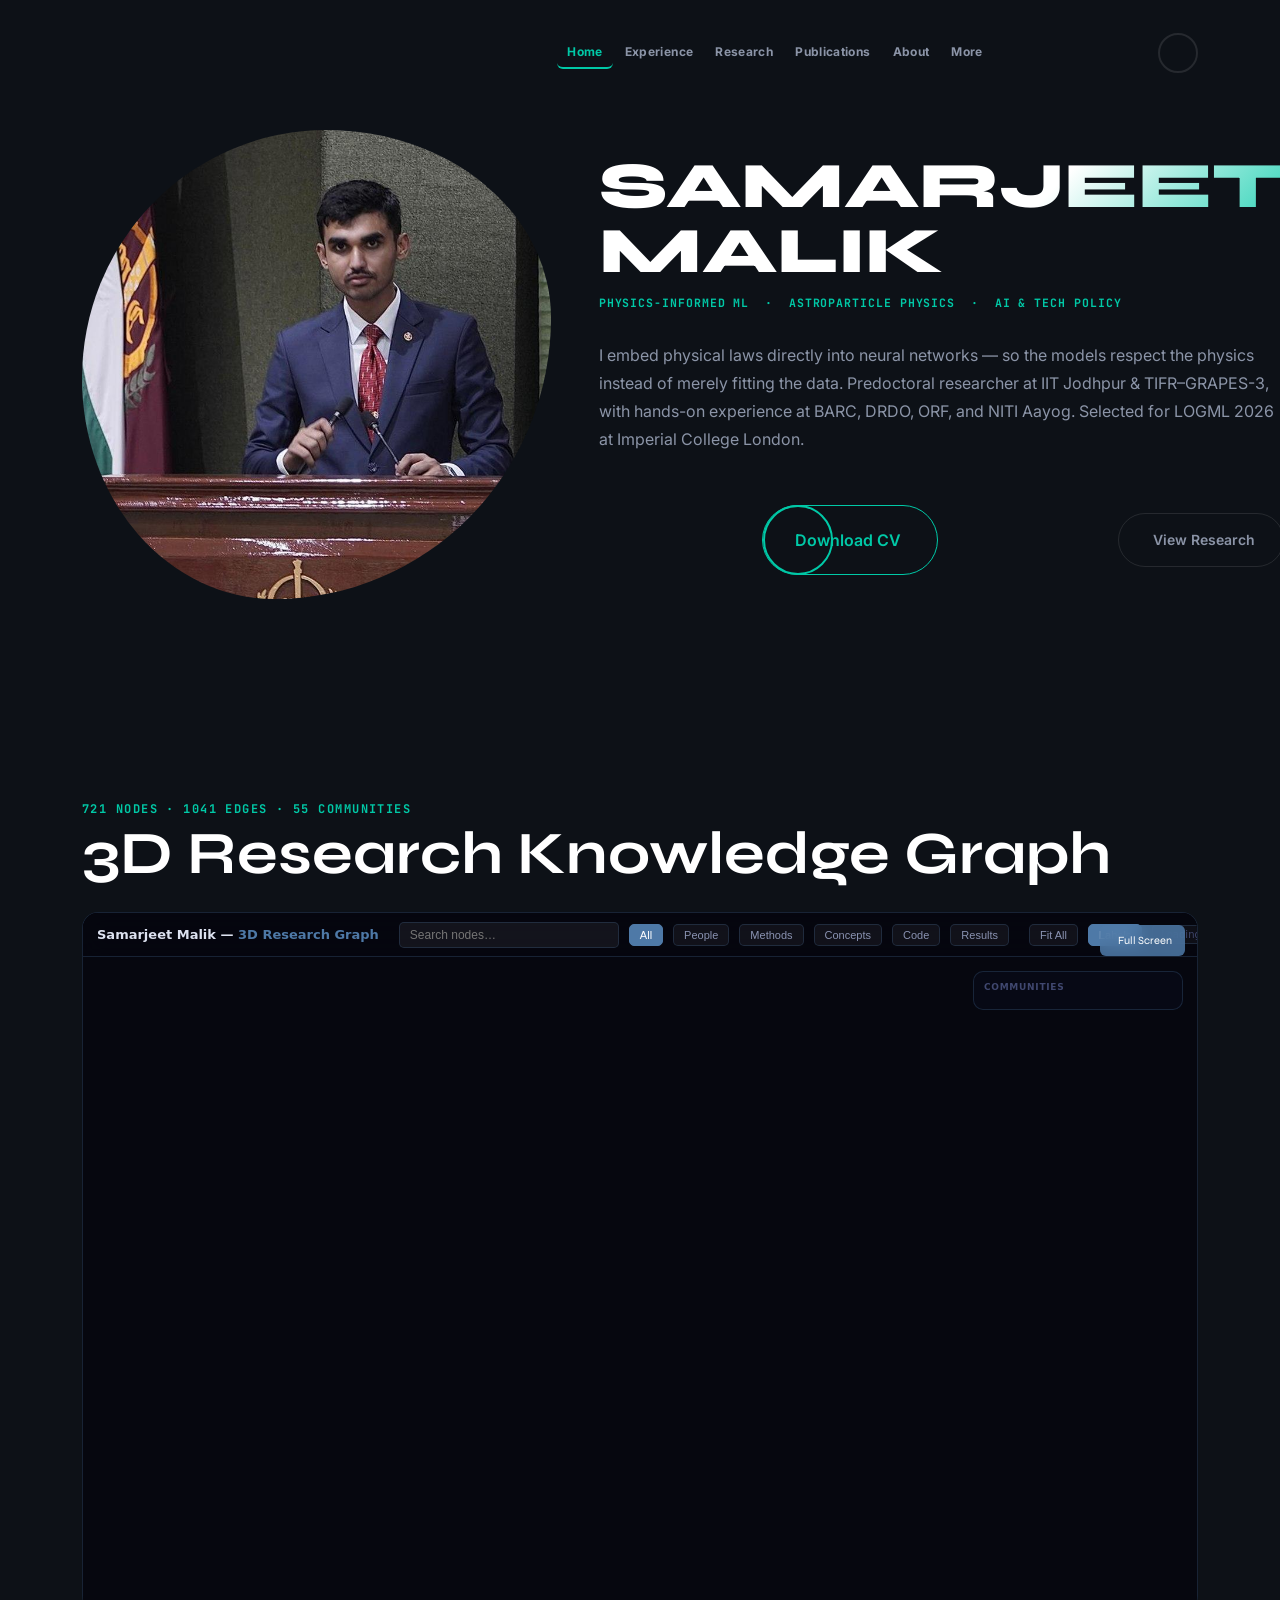
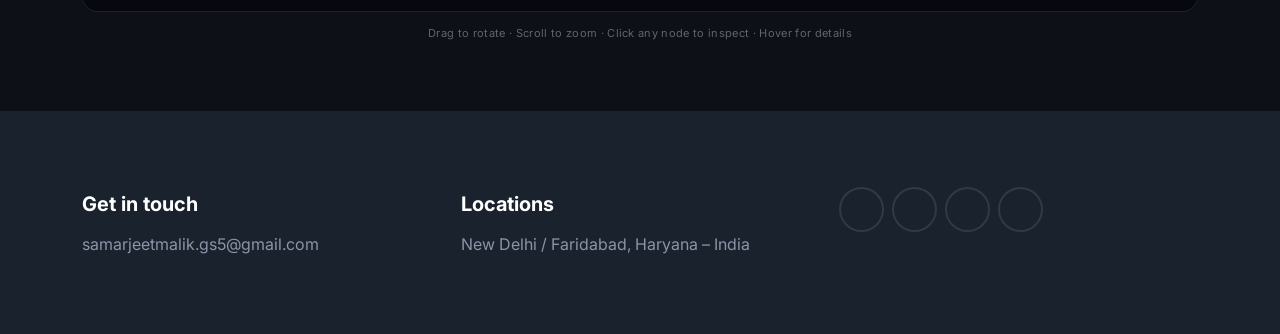
==== index.html @ 3f392f23 "fix: correct WWF director name to Prashant Padalia Co-Authored-By: Claude Sonnet 4.6 <noreply@anthro" ====
﻿<!DOCTYPE html>
<html lang="en">

<head>
  <meta charset="UTF-8">
  <meta http-equiv="X-UA-Compatible" content="IE=edge">
  <meta name="viewport" content="width=device-width, initial-scale=1.0">
  <!-- Inline theme init — prevents flash of wrong theme -->
  <script>(function(){var t=localStorage.getItem('theme')||'dark';document.documentElement.setAttribute('data-theme',t);})();</script>

  <!--
    - primary meta tags
  -->
  <title>Samarjeet Malik</title>
  <script type="application/ld+json">
  {
    "@context": "https://schema.org",
    "@type": "Person",
    "name": "Samarjeet Malik",
    "url": "https://samarjeetmalik.github.io/Portfolio/",
    "image": "https://samarjeetmalik.github.io/Portfolio/assets/images/hero-banner.jpg",
    "jobTitle": "Predoctoral Researcher",
    "description": "Physics-Informed ML researcher at TIFR-GRAPES-3 and IIT Jodhpur. AI & Tech Policy analyst at ORF and NITI Aayog.",
    "sameAs": [
      "https://github.com/SamarjeetMalik",
      "https://linkedin.com/in/samarjeetmalik",
      "https://scholar.google.com/citations?user=E4H8WB0AAAAJ",
      "https://www.instagram.com/_imntsamarjeetmalik/"
    ],
    "affiliation": [
      { "@type": "Organization", "name": "Tata Institute of Fundamental Research (TIFR)" },
      { "@type": "Organization", "name": "IIT Jodhpur" }
    ]
  }
  </script>
  <meta name="title" content="Samarjeet Malik">
  <meta name="description" content="Samarjeet Malik – Predoctoral Researcher in Physics-Informed ML, Astroparticle Physics at TIFR/GRAPES-3 & IIT Jodhpur, and AI & Tech Policy at ORF / NITI Aayog.">

  <!-- Open Graph / Twitter Card -->
  <meta property="og:type" content="website">
  <meta property="og:url" content="https://samarjeetmalik.github.io/Portfolio/">
  <meta property="og:title" content="Samarjeet Malik — Physics-Informed ML Researcher">
  <meta property="og:description" content="Predoctoral Researcher in Physics-Informed ML, Astroparticle Physics (TIFR–GRAPES-3, IIT Jodhpur) and AI & Tech Policy (ORF, NITI Aayog).">
  <meta property="og:image" content="https://samarjeetmalik.github.io/Portfolio/assets/images/hero-banner.jpg">
  <meta name="twitter:card" content="summary_large_image">
  <meta name="twitter:title" content="Samarjeet Malik — Physics-Informed ML Researcher">
  <meta name="twitter:description" content="Predoctoral Researcher in Physics-Informed ML, Astroparticle Physics and AI & Tech Policy.">
  <meta name="twitter:image" content="https://samarjeetmalik.github.io/Portfolio/assets/images/hero-banner.jpg">
  <link rel="canonical" href="https://samarjeetmalik.github.io/Portfolio/">

  <!--
    - favicon
  -->
  <link rel="shortcut icon" href="./favicon.svg" type="image/svg+xml">

  <!--
    - google font link
  -->
  <link rel="preconnect" href="https://fonts.googleapis.com">
  <link rel="preconnect" href="https://fonts.gstatic.com" crossorigin>
  <link href="https://fonts.googleapis.com/css2?family=Syne:wght@400;600;700;800&family=Inter:wght@400;500;600;700&family=JetBrains+Mono:wght@400;600&display=swap" rel="stylesheet">
  <link href="https://cdnjs.cloudflare.com/ajax/libs/font-awesome/5.15.4/css/all.min.css" rel="stylesheet">

  <!--
    - custom css link
  -->
  <link rel="stylesheet" href="./assets/css/style.css">

  <!--
    - preload images
  -->
  <link rel="preload" as="image" href="./assets/images/hero-banner.jpg">

</head>

<body>
  <a href="#main-content" class="skip-link">Skip to main content</a>

  <!--
    - #PRELOADER
  -->

  <div class="preloader" data-preloader>
    <div class="circle"></div>
  </div>

  <!--
    - #HEADER
  -->

  <header class="header" data-header>
    <div class="container">

      <a href="#home" class="logo" onclick="event.preventDefault();showPage('home')" aria-label="Home">
        <span class="logo-text">SAMARJEET<span class="accent">MALIK</span></span>
      </a>

      <button class="theme-btn" data-theme-btn aria-label="Toggle light/dark theme">
        <ion-icon name="sunny-outline" aria-hidden="true"></ion-icon>
        <ion-icon name="moon-outline" aria-hidden="true"></ion-icon>
      </button>

      <button class="nav-toggle-btn" data-nav-toggler data-nav-toggle-btn aria-label="Toggle menu">
        <span class="line line-1"></span>
        <span class="line line-2"></span>
      </button>

      <nav class="navbar" data-navbar>
        <ul class="navbar-list">
          <li><a href="#home"            class="navbar-link">Home</a></li>
          <li><a href="#experience"      class="navbar-link">Experience</a></li>
          <li><a href="#portfolio"       class="navbar-link">Research</a></li>
          <li><a href="#publications"    class="navbar-link">Publications</a></li>
          <li><a href="#achievements"    class="navbar-link">About</a></li>
          <li><a href="#recommendations" class="navbar-link">More</a></li>
        </ul>
      </nav>

      <div class="overlay" data-nav-toggler data-overlay></div>

    </div>
  </header>


  <main>
    <article>
            <!--
        - #HERO
      -->

      <section id="main-content" class="section hero" aria-label="home" data-page="home">
        <div class="container">

          <div class="hero-banner">
            <img src="./assets/images/hero-banner.jpg" width="800" height="800" alt="Samarjeet Malik" class="w-100">
          </div>

          <div class="hero-content">

            <h1 class="h1 hero-title">SAMARJEET<br>MALIK</h1>

            <p class="hero-subtitle">
              Physics-Informed ML &nbsp;·&nbsp; Astroparticle Physics &nbsp;·&nbsp; AI &amp; Tech Policy
            </p>

                        <p class="section-text">
              I embed physical laws directly into neural networks — so the models respect the physics instead of merely fitting the data.
              Predoctoral researcher at IIT Jodhpur &amp; TIFR–GRAPES-3, with hands-on experience at BARC, DRDO, ORF, and NITI Aayog.
              Selected for LOGML 2026 at Imperial College London.
            </p>

            <div class="hero-cta-row">
              <a href="https://drive.google.com/file/d/1IoeTaFqFokjgy1-lPOTSLSiRjnL-RrbH/view?usp=sharing" class="btn has-before" rel="noopener noreferrer" target="_blank">
                <span class="span">Download CV</span>
                <ion-icon name="download-outline" aria-hidden="true"></ion-icon>
              </a>
              <a href="#portfolio" class="btn-ghost" onclick="event.preventDefault();showPage('portfolio')">
                <ion-icon name="telescope-outline" aria-hidden="true"></ion-icon>
                View Research
              </a>
            </div>

          </div>

        </div>
      </section>

      <!-- KNOWLEDGE GRAPH (home page, below hero) -->
      <section class="section graph-section" data-page="home">
        <div class="container">
          <p class="section-subtitle">721 nodes · 1041 edges · 55 communities</p>
          <h2 class="h2 section-title">3D Research Knowledge Graph</h2>
          <div id="kg-wrap">
            <iframe
              src="./graph.html?embed=1"
              title="3D Research Knowledge Graph — Samarjeet Malik"
              allowfullscreen
              loading="lazy"
            ></iframe>
            <a href="./graph.html" target="_blank" class="kg-fullscreen-btn" aria-label="Open full screen">
              <ion-icon name="expand-outline"></ion-icon> Full Screen
            </a>
          </div>
          <p class="kg-hint">Drag to rotate · Scroll to zoom · Click any node to inspect · Hover for details</p>
        </div>
      </section>

      <!--
        - #SKILLS
      -->

      <section class="section skills" aria-label="our skills" data-page="resume">
        <div class="container">



          <h2 class="h2 section-title">Physics-Informed Machine Learning Researcher &amp; Emerging-Tech Policy Analyst
          </h2>

          <div class="skills-wrapper">

            <div>
              <p class="section-text">
                Predoctoral researcher and policy analyst with research experience across IIT Jodhpur, TIFR–GRAPES-3,
                BARC Mumbai, and DRDO Pune — and policy experience at ORF (CSST) and NITI Aayog.
                My work centres on Physics-Informed Neural Networks and Graph Neural Networks for cosmic-ray energy
                reconstruction, embedding first-principles constraints directly into learning architectures.
                B.Tech Computer Science, KIIT University (CGPA&nbsp;9.15) · Predoctoral Fellowship in AI &amp; Data
                Science, IIT Jodhpur (GPA&nbsp;4.0) · Selected for LOGML 2026, Imperial College London.
              </p>

              <a href="mailto:samarjeetmalik.gs5@gmail.com" class="btn has-before">samarjeetmalik.gs5@gmail.com</a>
            </div>

            <div>

                            <div class="skills-tags">
                <div>
                  <span class="skill-cat-label">Research</span>
                  <div class="tag-group">
                    <span class="tag" tabindex="0">Physics-Informed NNs</span>
                    <span class="tag" tabindex="0">Graph Neural Networks</span>
                    <span class="tag" tabindex="0">Cosmic-Ray Reconstruction</span>
                    <span class="tag" tabindex="0">Astroparticle Physics</span>
                    <span class="tag" tabindex="0">Inverse Problems</span>
                  </div>
                </div>
                <div>
                  <span class="skill-cat-label">ML / Deep Learning</span>
                  <div class="tag-group">
                    <span class="tag" tabindex="0">PyTorch</span>
                    <span class="tag" tabindex="0">JAX</span>
                    <span class="tag" tabindex="0">TensorFlow</span>
                    <span class="tag" tabindex="0">Geometric DL</span>
                    <span class="tag" tabindex="0">Score Matching</span>
                    <span class="tag" tabindex="0">Diffusion Models</span>
                  </div>
                </div>
                <div>
                  <span class="skill-cat-label">Scientific Computing</span>
                  <div class="tag-group">
                    <span class="tag" tabindex="0">HPC / SLURM</span>
                    <span class="tag" tabindex="0">CUDA</span>
                    <span class="tag" tabindex="0">FEniCS</span>
                    <span class="tag" tabindex="0">COMSOL</span>
                    <span class="tag" tabindex="0">AstroPy</span>
                    <span class="tag" tabindex="0">Monte Carlo</span>
                  </div>
                </div>
                <div>
                  <span class="skill-cat-label">Policy &amp; Analysis</span>
                  <div class="tag-group">
                    <span class="tag" tabindex="0">AI Governance</span>
                    <span class="tag" tabindex="0">Tech Policy</span>
                    <span class="tag" tabindex="0">Geopolitics</span>
                    <span class="tag" tabindex="0">Defence &amp; Security</span>
                    <span class="tag" tabindex="0">Quantitative Analysis</span>
                  </div>
                </div>
              </div>
              <br>
              <br>
              <p class="section-subtitle">Tech Stack</p>
              <h3 class="h3 card-title">Programming Languages</h3>
              <div class="softwares">
                <div><span>Python </span><img
                    src="https://cdn.jsdelivr.net/npm/programming-languages-logos/src/python/python.png" alt="Python"
                    style="height: 2em;"></div>
                <div><span>Java </span><img
                    src="https://cdn.jsdelivr.net/npm/programming-languages-logos/src/java/java.png" alt="Java"
                    style="height: 2em;"></div>
                <div><span>C </span><img src="https://cdn.jsdelivr.net/npm/programming-languages-logos/src/c/c.png"
                    alt="C" style="height: 2em;"></div>
                <div><span>C++ </span><img
                    src="https://cdn.jsdelivr.net/npm/programming-languages-logos/src/cpp/cpp.png" alt="C++"
                    style="height: 2em;"></div>
                <div><span>SQL </span><i class="fas fa-database fa-2x"></i></div>
                <div><span>R </span><img src="https://cdn.jsdelivr.net/npm/programming-languages-logos/src/r/r.png"
                    alt="R" style="height: 2em;"></div>
                <div><span>Bash </span><i class="fas fa-terminal fa-2x"></i></div>
              </div>
              <h3 class="h3 card-title">ML / Deep Learning Frameworks</h3>
              <div class="softwares">
                <div><span>PyTorch</span><img src="https://cdn.jsdelivr.net/npm/simple-icons@v4/icons/pytorch.svg"
                    alt="PyTorch Logo" style="height: 2em;"></div>
                <div><span>TensorFlow</span><img src="https://cdn.jsdelivr.net/npm/simple-icons@v4/icons/tensorflow.svg"
                    alt="TensorFlow Logo" style="height: 2em;"></div>
                <div><span>JAX</span><img src="https://cdn.jsdelivr.net/npm/simple-icons@v4/icons/google.svg"
                    alt="JAX Logo" style="height: 2em;"></div>
                <div><span>Keras</span><img src="https://cdn.jsdelivr.net/npm/simple-icons@v4/icons/keras.svg"
                    alt="Keras Logo" style="height: 2em;"></div>
                <div><span>Scikit-learn</span><img
                    src="https://upload.wikimedia.org/wikipedia/commons/0/05/Scikit_learn_logo_small.svg"
                    alt="Scikit-learn Logo" style="height: 2em;"></div>
                <div><span>CUDA</span><img src="https://cdn.jsdelivr.net/npm/simple-icons@v4/icons/nvidia.svg"
                    alt="CUDA Logo" style="height: 2em;"></div>
              </div>
              <h3 class="h3 card-title">Scientific Computing &amp; HPC Tools</h3>
              <div class="softwares">
                <div><span>COMSOL Multiphysics</span><img
                    src="https://upload.wikimedia.org/wikipedia/commons/2/28/Comsol_logo.svg" alt="comsol"
                    style="height: 2em; width:2em"></div>
                <div><span>Ansys Fluent</span><img
                    src="https://upload.wikimedia.org/wikipedia/commons/1/14/Ansys_logo_%282019%29.svg" alt="ansys"
                    style="height: 2em; width:2em"></div>
                <div><span>FEniCS</span><i class="fas fa-calculator fa-2x"></i></div>
                <div><span>AstroPy</span><i class="fas fa-star fa-2x"></i></div>
                <div><span>Git</span><img src="https://upload.wikimedia.org/wikipedia/commons/6/66/Git-logo-black.svg"
                    alt="git" style="height: 2em; width:2em"></div>
                <div><span>Docker</span><img src="https://cdn.jsdelivr.net/npm/simple-icons@v4/icons/docker.svg"
                    alt="docker" style="height: 2em; width:2em"></div>
                <div><span>SLURM</span><i class="fas fa-server fa-2x"></i></div>
                <div><span>PostgreSQL</span><img
                    src="https://upload.wikimedia.org/wikipedia/commons/2/29/Postgresql_elephant.svg" alt="postgresql"
                    style="width: 2em;height: 2em;"></div>
                <div><span>LaTeX</span><i class="fas fa-file-alt fa-2x"></i></div>
              </div>
            </div>

          </div>

        </div>
      </section>


      <!-- EXPERIENCE-->
            <section id="experience" class="experience" aria-labelledby="experience-label" data-page="experience">
        <div class="container">

          <p class="section-subtitle" id="experience-label">Experience</p>

          <h2 class="h2 section-title">Work Experience</h2>
          <ol class="work-list">

            <!-- ORF -->
            <li>
              <div class="blog-card">
                <div class="card-content">
                  <p>Mar, 2026<br>Present</p>
                  <div>
                    <h3 class="h3 card-title">Research Intern – Centre for Security, Strategy &amp; Technology (CSST)</h3>
                    <h3>Observer Research Foundation (ORF)</h3>
                    <p class="card-text">
                      <strong>Raisina Dialogue 2026:</strong> Supported India's flagship geopolitics conference
                      (co-hosted by ORF &amp; MEA); managed delegation logistics for 500+ attendees including heads
                      of state, defence ministers, and NATO leadership. Facilitated closed-door strategic discussions
                      involving Gen. Upendra Dwivedi (Chief of Army Staff), Vikram Sood (Former R&amp;AW Secretary),
                      Dr. Ajay Sood (PSA), and Dr. Steen Søndergaard (Chief Scientist, NATO).
                    </p>
                    <p class="card-text">
                      <strong>Cyber &amp; Emerging Threats:</strong> Developing briefs on India's Dual-Use AI
                      Governance Gap — mapping structural disconnect between civilian AI regulation and MoD/NSA
                      deployments; designing a National Security AI Oversight Mechanism. Researching blockchain
                      steganography for terror financing, AI-driven smurfing detection, and satellite communication
                      vulnerabilities (Starlink/VSAT). Produced classified OSINT-based terrorist organisation
                      profiles integrating ACLED, IISS, SIPRI, and CRS datasets across South Asia and Middle East.
                    </p>
                    <p class="card-text">
                      <strong>Policy Research:</strong> Authored assessment on Afghanistan's Post-2021 Economic
                      Collapse; briefs on GaN semiconductor indigenisation, defence budgeting, and FATF
                      crypto-vector analysis.
                    </p>
                  </div>
                </div>
              </div>
            </li>
            <br>

            <!-- CLAWS -->
            <li>
              <div class="blog-card">
                <div class="card-content">
                  <p>Mar, 2026<br>Present</p>
                  <div>
                    <h3 class="h3 card-title">Assistant Manager (IT) &amp; Researcher</h3>
                    <h3>Centre for Land Warfare Studies (CLAWS), New Delhi</h3>
                    <p class="card-text">
                      Conducting research on cyber warfare, quantum technologies in defence, and emerging-technology
                      policy at India's premier Army-affiliated think tank. Contributing to publications on AI in
                      national security, digital infrastructure resilience, and strategic applications of quantum
                      computing for defence systems.
                    </p>
                    <p class="card-text">
                      Managing IT operations and knowledge systems; coordinating cross-disciplinary policy research
                      on dual-use technology and next-generation defence capability development.
                    </p>
                  </div>
                </div>
              </div>
            </li>
            <br>

            <!-- Inclusive Minds IMPACT Fellowship -->
            <li>
              <div class="blog-card">
                <div class="card-content">
                  <p>Feb, 2026<br>Apr, 2026</p>
                  <div>
                    <h3 class="h3 card-title">Impact Fellow – Data &amp; Political Analytics Program</h3>
                    <h3>Inclusive Minds, Bengaluru (Hybrid)</h3>
                    <p class="card-text">
                      Selected for the <strong>IMPACT Fellowship</strong> in Data &amp; Political Analytics — a
                      competitive national cohort focused on data-driven political intelligence and evidence-based
                      political strategy.
                    </p>
                    <p class="card-text">
                      Conducting computational analysis of electoral, survey, and public-opinion datasets to
                      uncover patterns in voter behaviour, governance trends, and political sentiment. Undergoing
                      intensive training in political data analytics, survey methodology, and social media intelligence.
                    </p>
                    <p class="card-text">
                      Designing and executing an independent analytics project with real-world political impact,
                      mentored by senior practitioners in data, policy, and political consulting.
                    </p>
                  </div>
                </div>
              </div>
            </li>
            <br>

            <!-- TIFR GRAPES-3 -->
            <li>
              <div class="blog-card">
                <div class="card-content">
                  <p>Jan, 2025<br>Feb, 2026</p>
                  <div>
                    <h3 class="h3 card-title">Machine Learning Research Intern – Astroparticle Physics</h3>
                    <h3>Tata Institute of Fundamental Research (TIFR) – GRAPES-3, Ooty</h3>
                    <p class="card-text">
                      <strong>PhysGraph-3 (Spectral GNN):</strong> Designed a spectral Graph Neural Network for
                      GRAPES-3 detector-topology-aware air-shower reconstruction; recovered the Heitler–Matthews
                      muon-scaling exponent <em>β = 0.899 ± 0.001</em> at 0.03σ of theoretical prediction.
                    </p>
                    <p class="card-text">
                      Built equivariant CNN surrogate models achieving <strong>96.8% accuracy</strong> with
                      <strong>75 ms GPU inference latency</strong>; delivered <strong>24% SNR improvement</strong>
                      under atmospheric and energy-domain distribution shifts.
                    </p>
                  </div>
                </div>
              </div>
            </li>
            <br>

            <!-- IIT Jodhpur -->
            <li>
              <div class="blog-card">
                <div class="card-content">
                  <p>Dec, 2024<br>Feb, 2026</p>
                  <div>
                    <h3 class="h3 card-title">Predoctoral Research Fellow – Physics-Informed Machine Learning</h3>
                    <h3>Indian Institute of Technology (IIT) Jodhpur &amp; Institute of Physics (IOP), Bhubaneswar</h3>
                    <p class="card-text">
                      <em>Supervisors: Prof. Gaurav Harit (IIT Jodhpur) &amp; Prof. Aruna Kumar Nayak (IOP / CERN)</em>
                    </p>
                    <p class="card-text">
                      Developed PINNs for cosmic-ray energy reconstruction, training on <strong>171,776 simulated
                      air-shower events</strong> with GPU-accelerated pipelines; embedded electromagnetic scaling,
                      muon multiplicity, and zenith monotonicity as soft regularization on network manifolds.
                    </p>
                    <p class="card-text">
                      <strong>ConFIG:</strong> Built Conflict-Free Inverse Gradient framework resolving gradient
                      conflicts via geometric projection; achieved <strong>30% faster convergence</strong> and
                      <strong>25% improved stability</strong>.
                    </p>
                    <p class="card-text">
                      <strong>PIXEL/SPINN:</strong> Grid-based physics-informed shape optimization achieving
                      <strong>529× improvement</strong> in interface loss over MLP baselines.
                    </p>
                    <a href="https://drive.google.com/file/d/1nmxOZEWN1tMrKq2zmzH6gYI3HjJd_ernjbKMubnlzqE/view?usp=sharing" class="btn has-before" target="_blank">
                      <span class="span">Certificate</span>
                      <ion-icon name="arrow-forward"></ion-icon>
                    </a>
                  </div>
                </div>
              </div>
            </li>
            <br>

            <!-- NITI Aayog -->
            <li>
              <div class="blog-card">
                <div class="card-content">
                  <p>Jan, 2025<br>Mar, 2025</p>
                  <div>
                    <h3 class="h3 card-title">Research Intern – Economics &amp; Finance Vertical</h3>
                    <h3>National Institution for Transforming India (NITI Aayog)</h3>
                    <p class="card-text">
                      Authored <em>"Artificial Intelligence in India"</em> — comprehensive quantitative and
                      qualitative policy analysis evaluating digital public infrastructure (Aadhaar, UPI, ONDC),
                      R&amp;D investment, and regulatory frameworks; benchmarked against US, China, Russia, Brazil,
                      and Mexico.
                    </p>
                    <p class="card-text">
                      Estimated <strong>$967 billion GDP impact</strong> of AI by 2030 through sectoral gap
                      analysis; conceptualized Digital Public Intelligence (DPI 2.0) architecture and drafted
                      National AI Mission 2.0 recommendations.
                    </p>
                    <a href="https://drive.google.com/file/d/1aEQH8aXzQn73lNnujRXzM7TnCQJpCOY5/view?usp=sharing" class="btn has-before" target="_blank">
                      <span class="span">Certificate</span>
                      <ion-icon name="arrow-forward"></ion-icon>
                    </a>
                  </div>
                </div>
              </div>
            </li>
            <br>

            <!-- IASC -->
            <li>
              <div class="blog-card">
                <div class="card-content">
                  <p>Sep, 2024<br>Mar, 2026</p>
                  <div>
                    <h3 class="h3 card-title">Asteroid Detection &amp; Computational Astrophysics Researcher</h3>
                    <h3>International Astronomical Search Collaboration (IASC) — NASA Partner, Texas</h3>
                    <p class="card-text">
                      Contributed to a <strong>NASA-supported</strong> asteroid detection programme using
                      Pan-STARRS telescope datasets across two campaigns
                      (Sep–Oct 2024 · Galactoids; Feb–Mar 2026 · Nebryx/Astrophile).
                      Recognised by Dr. Patrick Miller (IASC / Hardin-Simmons University) and Dr. Richard
                      Wainscoat (Pan-STARRS / University of Hawaii).
                    </p>
                    <p class="card-text">
                      Built an automated asteroid detection pipeline (~3,400 lines, modular Python) for multi-frame
                      image analysis — implementing <strong>difference imaging</strong>, motion-based candidate
                      detection, and statistical filtering for moving-object identification.
                    </p>
                    <p class="card-text">
                      Performed <strong>astrometric calibration</strong> (Gaia DR3) and preliminary orbit
                      determination using the Gauss method; generated MPC-compliant observation outputs for
                      near-Earth objects and Main Belt asteroids.
                    </p>
                  </div>
                </div>
              </div>
            </li>
            <br>

            <!-- BARC -->
            <li>
              <div class="blog-card">
                <div class="card-content">
                  <p>Jul, 2024<br>Nov, 2024</p>
                  <div>
                    <h3 class="h3 card-title">Applied Physics Research Intern</h3>
                    <h3>Bhabha Atomic Research Centre (BARC), Mumbai</h3>
                    <p class="card-text">
                      Developed GPU-accelerated PINN surrogates for COMSOL multiphysics simulations, solving
                      <strong>200+ high-dimensional PDE systems</strong> with symmetry-preserving constraints.
                    </p>
                    <p class="card-text">
                      Validated models using Beer–Lambert spectroscopy and Monte Carlo uncertainty propagation,
                      achieving <strong>98.7% accuracy</strong> across 10,000+ samples with calibrated epistemic
                      uncertainty.
                    </p>
                    <a href="https://drive.google.com/file/d/1V4Z6gCY2v5nrhymsqCmzcsmx3BVv-DLS/view?usp=sharing"
                      class="btn has-before">
                      <span class="span">Certificate</span>
                      <ion-icon name="arrow-forward"></ion-icon>
                    </a>
                  </div>
                </div>
              </div>
            </li>
            <br>

            <!-- The Geostrata -->
            <li>
              <div class="blog-card">
                <div class="card-content">
                  <p>Jul, 2024<br>Sep, 2024</p>
                  <div>
                    <h3 class="h3 card-title">Policy Analyst</h3>
                    <h3>The Geostrata, New Delhi</h3>
                    <p class="card-text">
                      Authored public-facing analysis on governance, defence policy, and strategic affairs.
                      Conducted primary research using government documents, parliamentary debates, and policy archives.
                    </p>
                    <p class="card-text">
                      Produced commentary on India's defence budgeting, civil-military relations, and strategic technology
                      governance across print and digital platforms.
                    </p>
                  </div>
                </div>
              </div>
            </li>
            <br>

            <!-- DRDO -->
            <li>
              <div class="blog-card">
                <div class="card-content">
                  <p>Dec, 2023<br>Apr, 2024</p>
                  <div>
                    <h3 class="h3 card-title">AI–ML Research Intern</h3>
                    <h3>Defence Research and Development Organization (DRDO), Pune</h3>
                    <p class="card-text">
                      <strong>Daksh Robot Project:</strong> Integrated GPR and thermal sensing with deep learning
                      for DRDO's Daksh robot, enabling detection of plastic-lined and low-metallic landmines.
                    </p>
                    <p class="card-text">
                      Designed CNN and Siamese architectures with GAN-based enhancement, achieving
                      <strong>98.74% accuracy</strong>, <strong>95.11% F1</strong>, and <strong>0.92 mAP</strong>.
                    </p>
                    <a href="https://drive.google.com/file/d/1oTzXnPUN9r2s2wvm_ESfdNAxGkG_Uxqh/view?usp=sharing"
                      class="btn has-before">
                      <span class="span">Certificate</span>
                      <ion-icon name="arrow-forward"></ion-icon>
                    </a>
                  </div>
                </div>
              </div>
            </li>
            <br>

            <!-- TEDx SRCC -->
            <li>
              <div class="blog-card">
                <div class="card-content">
                  <p>2024<br>2026</p>
                  <div>
                    <h3 class="h3 card-title">Chief Advisor</h3>
                    <h3>TEDx SRCASW (Shaheed Rajguru College of Applied Sciences for Women), University of Delhi</h3>
                    <p class="card-text">
                      Led curation and mentorship team for university-level TEDx conference; managed end-to-end
                      speaker coordination, logistics, and communications for 10+ speakers and post-event content
                      dissemination.
                    </p>
                  </div>
                </div>
              </div>
            </li>

          </ol>
        </div>
      </section>


      <br>
      <!--
        - #PORTFOLIO
      -->
            <section id="portfolio" class="portfolio" aria-labelledby="portfolio-label" data-page="portfolio">

        <div class="title-wrapper container">

          <div>
            <p class="section-subtitle" id="portfolio-label">My Work</p>

            <h2 class="h2 section-title">Portfolio</h2>
          </div>

          <p class="section-text">
            My projects are centred on Physics-Informed Neural Networks, Graph Neural Networks on physical systems,
            geometric deep learning, and computational physics. Key highlights include PhysGraph-3 (spectral GNN for
            cosmic-ray reconstruction), JetMAE (jet tagging with symbolic regression recovering 95.9% of neural AUC),
            ConFIG (30% faster multi-objective PINN convergence), and PIXEL/SPINN (529× shape optimisation improvement).
          </p>

        </div>
        <ul class="blog-list" style="margin-top:20px">

          


          


          <li>
            <div class="blog-card">
              <figure class="card-banner img-holder"
                style="--width: 700; --height: 470;display: flex;justify-content: center;align-items: center;">
                <img src="./assets/images/collision-physics.jpg" width="300" height="220" loading="lazy"
                  alt="Physics-guided Collision Reconstruction" class="img-cover">
              </figure>
              <div class="card-content">
                <div>
                  <h3 class="h3 card-title">Physics-guided Collision Reconstruction</h3>
                  <p class="card-text">
                    Developed a video-to-3D reconstruction pipeline with collision parameter extraction, a
                    collision authoring framework for realistic simulations, and a validation framework — seamlessly
                    integrating computer vision, physics simulation, and 3D reconstruction.
                  </p>
                  <p class="card-text">Tech Stack: C++ 93.7% · Python 5.2% · CMake 1.1%</p>
                  <a href="https://github.com/SamarjeetMalik/Collision-reconstruction-from-videos"
                    class="btn has-before">
                    <span class="span">View project</span>
                    <ion-icon name="arrow-forward"></ion-icon>
                  </a>
                </div>
              </div>
            </div>
          </li>


          <li>
            <div class="blog-card">
              <figure class="card-banner img-holder"
                style="--width: 700; --height: 470;display: flex;justify-content: center;align-items: center;">
                <img src="./assets/images/img3.jpeg" width="300" height="220" loading="lazy"
                  alt="Inverse Physics Problem Solver" class="img-cover">
              </figure>
              <div class="card-content">
                <div>
                  <h3 class="h3 card-title">Inverse Physics Problem Solver (Score Matching)</h3>
                  <p class="card-text">
                    Score-matching framework learning probability distributions on high-dimensional manifolds via
                    denoising score matching; combined approximate simulator with learned correction mechanism.
                    Achieves 95% accuracy, 0.92 F1, 20% faster inference — CERN-aligned research.
                  </p>
                  <p class="card-text">Tech Stack: Jupyter Notebook 79.3% · Python 20.7%</p>
                  <a href="https://github.com/SamarjeetMalik/Solving-Inverse-physics-problems-with-score-matching"
                    class="btn has-before">
                    <span class="span">View project</span>
                    <ion-icon name="arrow-forward"></ion-icon>
                  </a>
                </div>
              </div>
            </div>
          </li>


          


          


          


          


          <li>
            <div class="blog-card">
              <figure class="card-banner img-holder"
                style="--width: 700; --height: 470;display: flex;justify-content: center;align-items: center;">
                <img src="./assets/images/particle-dynamics.jpg" width="300" height="220" loading="lazy"
                  alt="Particle Dynamics for Fluids" class="img-cover">
              </figure>
              <div class="card-content">
                <div>
                  <h3 class="h3 card-title">Particle Dynamics for Fluids</h3>
                  <p class="card-text">
                    Diffusion-based flow prediction system using DDPMs for turbulent fluid dynamics; integrated
                    uncertainty estimation, distribution sampling for diverse predictions, and a comparison
                    framework against Bayesian neural networks with purpose-built evaluation metrics.
                  </p>
                  <p class="card-text">Tech Stack: Python 99.3% · Shell 0.7%</p>
                  <a href="https://github.com/SamarjeetMalik/Particle-Dynamics-for-fluids" class="btn has-before">
                    <span class="span">View project</span>
                    <ion-icon name="arrow-forward"></ion-icon>
                  </a>
                </div>
              </div>
            </div>
          </li>


          <li>
            <div class="blog-card">
              <figure class="card-banner img-holder"
                style="--width: 700; --height: 470;display: flex;justify-content: center;align-items: center;">
                <img src="./assets/images/config-pinn.jpg" width="300" height="220" loading="lazy"
                  alt="ConFIG – Conflict-Free PINN Training" class="img-cover">
              </figure>
              <div class="card-content">
                <div>
                  <h3 class="h3 card-title">ConFIG – Conflict-Free Inverse Gradient (PINN Training)</h3>
                  <p class="card-text">
                    Conflict-Free Inverse Gradient framework for multi-objective PINNs: resolves competing
                    gradients via geometric projection on loss manifolds. Achieves <strong>30% faster
                    convergence</strong>, <strong>25% improved stability</strong>, and 15% accuracy gains in
                    high-fidelity physics simulations. Supports multi-task learning with robust validation.
                  </p>
                  <p class="card-text">Tech Stack: Python · TensorFlow</p>
                  <a href="https://github.com/SamarjeetMalik/Neural-Nets-for-point-cloud" class="btn has-before">
                    <span class="span">View project</span>
                    <ion-icon name="arrow-forward"></ion-icon>
                  </a>
                </div>
              </div>
            </div>
          </li>


          


          


          <li>
            <div class="blog-card">
              <figure class="card-banner img-holder"
                style="--width: 700; --height: 470;display: flex;justify-content: center;align-items: center;">
                <img src="./assets/images/pde-acceleration.jpg" width="300" height="220" loading="lazy"
                  alt="PDE Acceleration" class="img-cover">
              </figure>
              <div class="card-content">
                <div>
                  <h3 class="h3 card-title">PDE Acceleration (LE-PDE)</h3>
                  <p class="card-text">
                    Implemented the LE-PDE method to accelerate PDE simulations; developed a fast simulation system,
                    integrated inverse optimization for parameter tuning, and created a validation framework. Applied
                    across fluid dynamics, material science, and heat transfer domains.
                  </p>
                  <p class="card-text">Tech Stack: Jupyter Notebook 67.3% · Python 32.2%</p>
                  <a href="https://github.com/SamarjeetMalik/Accelerating-PDEs-using-Latent-Global-Evolution"
                    class="btn has-before">
                    <span class="span">View project</span>
                    <ion-icon name="arrow-forward"></ion-icon>
                  </a>
                </div>
              </div>
            </div>
          </li>

          <li>
            <div class="blog-card">
              <figure class="card-banner img-holder"
                style="--width: 700; --height: 470;display: flex;justify-content: center;align-items: center;">
                <img src="./assets/images/img2.jpeg" width="300" height="220" loading="lazy"
                  alt="Mine Detection through Sub-surface Imaging" class="img-cover">
              </figure>
              <div class="card-content">
                <div>
                  <h3 class="h3 card-title">Mine Detection through Sub-surface Imaging (DRDO)</h3>
                  <p class="card-text">
                    Developed a machine learning model with <strong>97.89% accuracy</strong> for landmine detection
                    at DRDO–CAIR; tackled plastic and dummy mines, clutter from tree roots, and variable soil
                    conditions ensuring accurate classification despite moisture, mineral content, or weather variation.
                  </p>
                  <p class="card-text">Skills: Image Processing · MLOps · Machine Learning · Object Detection · AI</p>
                  <span class="card-text" style="font-size:1.2rem;opacity:0.5;font-style:italic;">Classified – NDA bound</span>
                </div>
              </div>
            </div>
          </li>

          

          

          


        </ul>

        </div>

      </section>


      <!-- ACHIEVEMENTS-->
            <section class="section blog" aria-labelledby="blog-label" data-page="achievements">
        <div class="container">

          <h2 class="h2 section-title">Achievements</h2>
          <ul class="achievement-list">

            <li>
              <p class="card-text" class="card-text-light">
                <strong>LOGML 2026 – Selected Participant</strong> (Imperial College London): Selected among ~100 global
                researchers for the London Geometry &amp; Machine Learning Summer School 2026, an advanced programme in
                geometric deep learning targeted primarily at PhD/postdoctoral researchers — selected as a pre-doctoral researcher.
              </p>
            </li>

            <li>
              <p class="card-text" class="card-text-light">
                <strong>HPAIR Harvard Virtual Conference 2025</strong> – Selected Delegate (competitive review).
              </p>
            </li>

            <li>
              <p class="card-text" class="card-text-light">
                <strong>Stanford PAI26 (Physics &amp; AI Conference)</strong> – Paper accepted: <em>Decoding Jet Identity:
                How Colour Factors Explain 96% of a Neural Tagger's Decisions (JetMAE)</em>.
              </p>
            </li>

            <li>
              <p class="card-text" class="card-text-light">
                Smart India Hackathon 2023 — Finalist (ISRO challenge); ISRO Antriksh Hackathon 2024 — Semifinalist.
              </p>
            </li>

            <li>
              <p class="card-text" class="card-text-light">
                <strong>International Mathematics Olympiad (IMO)</strong> – 2× Gold Medalist, International Rank 97,
                International Medal of Merit.
              </p>
            </li>

            <li>
              <p class="card-text" class="card-text-light">
                <strong>National Science Olympiad (NSO)</strong> – 2× Gold Medalist, International Rank 248, Zonal Medal of Merit.
              </p>
            </li>

            <li>
              <p class="card-text" class="card-text-light">
                <strong>SOF National Cyber Olympiad (NCO)</strong> – Gold Medalist, International Rank 148, Zonal Medal of Excellence.
              </p>
            </li>

            <li>
              <p class="card-text" class="card-text-light">
                <strong>IASC NASA-PanSTARRS Certificate</strong> – Recognized for asteroid detection and astrometric validation.
              </p>
            </li>

            <li>
              <p class="card-text" class="card-text-light">
                <strong>North Zone Captain</strong> – National Gold Medalist in 110 m hurdles and 4×100 m relay;
                Judo Silver Medalist (Haryana, U-17/U-19, 60 kg).
              </p>
            </li>

            <li>
              <p class="card-text" class="card-text-light">
                <strong>8 Parliamentary Debate Victories</strong> – BPD/APD formats at NLU Delhi, DU, NLU Patna,
                NIT Rourkela — Winner and Order of Merit.
              </p>
            </li>

            <li>
              <p class="card-text" class="card-text-light">
                <strong>9 of 11 MUN Wins</strong> – DU, IIT, SSU, RU, JU, KIIT.
              </p>
            </li>

            <li>
              <p class="card-text" class="card-text-light">
                <strong>WWF India</strong> – Championed a fundraising initiative raising over ₹3.45 crore through
                corporate partnerships; influenced 23,000+ community members on animal welfare during the pandemic.
              </p>
            </li>

          </ul>
        </div>
      </section>




      </section>


      <!--
        - #PUBLICATIONS
      -->
            <section class="section blog" aria-labelledby="blog-label" data-page="publications">
        <div class="container">

          <p class="section-subtitle" id="blog-label">Publications</p>
          <h2 class="h2 section-title">Conference Papers</h2>

          <ul class="pubication-list">

            <li>
              <div class="blog-card">
                <div class="card-content">
                  <div>
                    <h3 class="h3 card-title">Decoding Jet Identity: How Colour Factors Explain 96% of a Neural Tagger's Decisions (JetMAE)</h3>
                    <p class="card-text">
                      <em>Stanford Physics and AI Conference (PAI26), C4DU Track — Accepted, 2026.</em><br>
                      Masked-autoencoder Transformer for quark/gluon jet tagging; SHAP attribution confirmed
                      QCD colour-factor ratio C<sub>A</sub>/C<sub>F</sub> = 9/4; PySR symbolic regression
                      recovered 95.9% of neural AUC from a single closed-form expression.
                    </p>
                    <span class="badge-teal">Accepted — PAI26, Stanford 2026</span>
                  </div>
                </div>
              </div>
            </li>

            <li>
              <div class="blog-card">
                <div class="card-content">
                  <div>
                    <h3 class="h3 card-title">Future Trends in Cybersecurity and Blockchain</h3>
                    <p class="card-text">
                      <em>Springer ICMLCS, 2025.</em><br>
                      Nayak, M.G., &amp; Malik, S. — Evolution of security and decentralisation methods against
                      emerging cyber threats.
                    </p>
                    <span class="badge-amber">DOI pending indexing</span>
                  </div>
                </div>
              </div>
            </li>

            <li>
              <div class="blog-card">
                <div class="card-content">
                  <div>
                    <h3 class="h3 card-title">Real Estate Price Predictor: ML Framework for Property Valuation</h3>
                    <p class="card-text">
                      <em>IEEE ICNGTSE, 2025.</em><br>
                      Malik, S., Ghani, A., Nayak, M.G. — Uses historical data, trends, and economic factors to
                      forecast property values.
                    </p>
                    <span class="badge-amber">DOI pending indexing</span>
                  </div>
                </div>
              </div>
            </li>

            <li>
              <div class="blog-card">
                <div class="card-content">
                  <div>
                    <h3 class="h3 card-title">Improving Situational Awareness of Autonomous Vehicles</h3>
                    <p class="card-text">
                      <em>ICMLCS, 2025.</em><br>
                      Malik, S. — Multi-sensor fusion and deep learning approach to enhance decision-making in
                      autonomous vehicle navigation.
                    </p>
                    <span class="badge-amber">DOI pending indexing</span>
                  </div>
                </div>
              </div>
            </li>

            <li>
              <div class="blog-card">
                <div class="card-content">
                  <div>
                    <h3 class="h3 card-title">Efficiency–Accuracy Tradeoffs in CNNs vs. Vision Transformers</h3>
                    <p class="card-text">
                      <em>IEEE ICNGTSE, 2025.</em><br>
                      Bhattacharjee, A., et al. — Comparative study of convolutional and attention-based
                      architectures across compute–accuracy regimes.
                    </p>
                    <span class="badge-amber">DOI pending indexing</span>
                  </div>
                </div>
              </div>
            </li>

            <li>
              <div class="blog-card">
                <div class="card-content">
                  <div>
                    <h3 class="h3 card-title">Murmuration: Multi-Agent Orchestration in Flutter</h3>
                    <p class="card-text">
                      <em>IEEE ICNGTSE, 2025.</em><br>
                      Maiti, A., Muley, A., Malik, S. — Distributed multi-agent coordination framework
                      implemented in the Flutter ecosystem.
                    </p>
                    <span class="badge-amber">DOI pending indexing</span>
                  </div>
                </div>
              </div>
            </li>

          </ul>

          <br><br>
          <h2 class="h2 section-title">Journal Articles</h2>
          <ul class="article-list">

            <li>
              <div class="blog-card">
                <div class="card-content">
                  <div>
                    <p class="card-text" class="card-text-light">
                      [J.1] Malik, S. (2025). PINN simulation of laser-induced graphene sensors for cancer detection.
                      <em>Computational Physics</em> (Elsevier).
                    </p>
                    <span class="badge-amber">Under review</span>
                  </div>
                </div>
              </div>
            </li>

            <li>
              <div class="blog-card">
                <div class="card-content">
                  <div>
                    <p class="card-text" class="card-text-light">
                      [J.2] Malik, S., et al. (2025). AI-enhanced Wi-Fi sensing for human motion detection and
                      spatial analytics with blockchain and federated learning. <em>IEEE IoT</em>.
                    </p>
                    <span class="badge-amber">Under review</span>
                  </div>
                </div>
              </div>
            </li>

          </ul>

          <br><br>
          <h2 class="h2 section-title">Manuscripts under Review</h2>
          <ul class="article-list">

            <li>
              <div class="blog-card">
                <div class="card-content">
                  <div>
                    <p class="card-text" class="card-text-light">
                      [M.1] Malik, S. (2026). Geometric Origin of Curvature in Muon Scaling and Extraction of
                      Hadronic Multiplicity Growth. <em>Manuscript in preparation</em> — derives closed-form
                      mapping between curvature coefficients and QCD multiplicity growth via differential geometry
                      on GRAPES-3/KASCADE data. Target venue: NeurIPS 2026.
                    </p>
                    <span class="badge-gray">In preparation</span>
                  </div>
                </div>
              </div>
            </li>

          </ul>

        </div>
      </section>

    </article>
  </main>



    <section class="section blog" aria-labelledby="blog-label" data-page="achievements">
    <div class="container">

      <h2 class="h2 section-title">Certificates</h2>
      <ul class="certificate-list">
        <li>
          <div class="blog-card">
            <div class="card-content">
              <p>Sep, 2023</p>
              <div>
                <h3 class="h4 card-title">Inequality Analysis using Stata: Disaggregated Data from Surveys</h3>
                <h4>World Health Organization</h4>
                <a class="btn has-before" href="https://drive.google.com/file/d/1Kzfls214ulijQFND6FYRxeHpOB_90tCc/view">
                  <span class="span">Certificate</span>
                  <ion-icon name="arrow-forward"></ion-icon>
                </a>
              </div>
            </div>
          </div>
        </li>
        <br>
        <li>
          <div class="blog-card">
            <div class="card-content">
              <p>Apr, 2023</p>
              <div>
                <h3 class="h4 card-title">Data Analyst for Management</h3>
                <h4>The London School of Economics and Political Science (LSE)</h4>
                <a class="btn has-before" href="https://drive.google.com/file/d/1JTBvtGXq8dFhyOFJG_7cp31h7zKKIaab/view">
                  <span class="span">Certificate</span>
                  <ion-icon name="arrow-forward"></ion-icon>
                </a>
              </div>
            </div>
          </div>
        </li>
        <br>
        <li>
          <div class="blog-card">
            <div class="card-content">
              <p>Feb, 2023</p>
              <div>
                <h3 class="h4 card-title">Cybersecurity Fundamentals</h3>
                <h4>UNESCO</h4>
                <a class="btn has-before" href="https://drive.google.com/file/d/1jYTlPUhTJkr9dXKnJI_JuCKkEwYJI1gD/view">
                  <span class="span">Certificate</span>
                  <ion-icon name="arrow-forward"></ion-icon>
                </a>
              </div>
            </div>
          </div>
        </li>
        <br>
        <li>
          <div class="blog-card">
            <div class="card-content">
              <p>Nov, 2022</p>
              <div>
                <h3 class="h4 card-title">Leadership Management</h3>
                <h4>The Wharton School</h4>
                <a class="btn has-before" href="https://drive.google.com/file/d/1zVCHwehdYf77kOX3GSXAZUqZRjIkYiXd/view">
                  <span class="span">Certificate</span>
                  <ion-icon name="arrow-forward"></ion-icon>
                </a>
              </div>
            </div>
          </div>
        </li>
        <br>
        <li>
          <div class="blog-card">
            <div class="card-content">
              <p>Sep, 2022</p>
              <div>
                <h3 class="h4 card-title">Cyber Risk Analysis</h3>
                <h4>International Monetary Fund</h4>
                <a class="btn has-before"
                  href="https://drive.google.com/file/d/1jM-zBRi1pk7qpw7Nsp0fTk6moJY4iP9R/view?usp=drivesdk">
                  <span class="span">Certificate</span>
                  <ion-icon name="arrow-forward"></ion-icon>
                </a>
              </div>
            </div>
          </div>
        </li>
        <br>
        <li>
          <div class="blog-card">
            <div class="card-content">
              <p>Jul, 2022</p>
              <div>
                <h3 class="h4 card-title">Macroeconomics of Climate Change</h3>
                <h4>International Monetary Fund</h4>
                <a class="btn has-before" href="https://drive.google.com/file/d/1fRdc_Mlb-uUmib8HEJ-07uS6Be3ZyXQo/view">
                  <span class="span">Certificate</span>
                  <ion-icon name="arrow-forward"></ion-icon>
                </a>
              </div>
            </div>
          </div>
        </li>
        <br>
        <li>
          <div class="blog-card">
            <div class="card-content">
              <p>Apr, 2022</p>
              <div>
                <h3 class="h4 card-title">CS50</h3>
                <h4>Harvard University</h4>
                <a class="btn has-before" href="https://drive.google.com/file/d/1YD7fnvr96Yo88_ePVWj1lvAxcrTF1sHF/view">
                  <span class="span">Certificate</span>
                  <ion-icon name="arrow-forward"></ion-icon>
                </a>
              </div>
            </div>
          </div>
        </li>
        <br>
        <li>
          <div class="blog-card">
            <div class="card-content">
              <p>Feb, 2022</p>
              <div>
                <h3 class="h4 card-title">Public Debt, Investment and Growth Analysis</h3>
                <h4>International Monetary Fund</h4>
                <a class="btn has-before" href="https://drive.google.com/file/d/1FEHwzLgCvCEligvcV2o8rOMvXmB-3I5d/view">
                  <span class="span">Certificate</span>
                  <ion-icon name="arrow-forward"></ion-icon>
                </a>
              </div>
            </div>
          </div>
        </li>
        <br>
        <li>
          <div class="blog-card">
            <div class="card-content">
              <p>Nov, 2021</p>
              <div>
                <h3 class="h4 card-title">Innovation Leadership</h3>
                <h4>Massachusetts Institute of Technology</h4>
                <a class="btn has-before" href="https://drive.google.com/file/d/1_wG4CiCA66Aw7hHgCVS5f0BUXL8KeMZl/view">
                  <span class="span">Certificate</span>
                  <ion-icon name="arrow-forward"></ion-icon>
                </a>
              </div>
            </div>
          </div>
        </li>

      </ul>
    </div>
  </section>

  <section data-page="achievements">
    <div class="slider" data-slider>

      <ul class="slider-container" data-slider-container>

        <li class="slider-item">
          <div class="portfolio-card img-holder" style="--width: 600; --height: 600;">
            <img src="./assets/images/img12.jpg" width="600" height="600" loading="lazy" alt="WHO Certificate of Achievement – Inequality Analysis using Stata, Samarjeet Malik"
              class="img-cover">
          </div>
        </li>

        <li class="slider-item">
          <div class="portfolio-card img-holder" style="--width: 600; --height: 600;">
            <img src="./assets/images/img13.jpg" width="600" height="600" loading="lazy" alt="LSE Certificate – Data Analysis for Management, Samarjeet Malik"
              class="img-cover">
          </div>
        </li>

        <li class="slider-item">
          <div class="portfolio-card img-holder" style="--width: 600; --height: 600;">
            <img src="./assets/images/img14.jpg" width="600" height="600" loading="lazy" alt="UNESCO Certificate – Cybersecurity Fundamentals, Samarjeet Malik"
              class="img-cover">
          </div>
        </li>

        <li class="slider-item">
          <div class="portfolio-card img-holder" style="--width: 600; --height: 600;">
            <img src="./assets/images/img15.jpg" width="600" height="600" loading="lazy" alt="Wharton School Certificate – Leadership and Management, Samarjeet Malik"
              class="img-cover">
          </div>
        </li>

        <li class="slider-item">
          <div class="portfolio-card img-holder" style="--width: 600; --height: 600;">
            <img src="./assets/images/img16.jpg" width="600" height="600" loading="lazy" alt="IMF Verified Certificate – Macroeconomics of Climate Change, Samarjeet Malik"
              class="img-cover">
          </div>
        </li>

        <li class="slider-item">
          <div class="portfolio-card img-holder" style="--width: 600; --height: 600;">
            <img src="./assets/images/img17.jpg" width="600" height="600" loading="lazy" alt="Harvard CS50 Certificate – Computer Science, Samarjeet Malik"
              class="img-cover">
          </div>
        </li>

      </ul>

      <div class="slider-controls">
        <button class="slider-control prev" data-slider-prev aria-label="Slide to previous item">
          <div class="line"></div>
          <div class="arrow"></div>
        </button>

        <button class="slider-control next" data-slider-next aria-label="Slide to next item">
          <div class="line"></div>
          <div class="arrow"></div>
        </button>
      </div>

    </div>
  </section>


    <section class="section blog" aria-labelledby="blog-label" data-page="achievements">
    <div class="container">

      <h2 class="h2 section-title">Awards</h2>
      <ul class="award-list">
        <li>
          <div class="blog-card">
            <div class="card-content">
              <p>Apr, 2024</p>
              <div>
                <h4 class="h4 card-title">Certificate of Distinction in Green Olympiad</h4>
                <h4>UNESCO and Ministry of Environment</h4>
                <a href="https://www.linkedin.com/in/samarjeetmalik/details/honors/211693260/multiple-media-viewer?profileId=ACoAAEl7pDQBuZlGZ68xnf0g54t6PopdSaSXBNg&treasuryMediaId=1713903768280&type=IMAGE&lipi=urn%3Ali%3Apage%3Ad_flagship3_profile_view_base_honors_details%3B6Y6X8nyoRIuIJ%2F3BBKJ3AA%3D%3D"
                  class="btn has-before">
                  <span class="span">Certificate</span>
                  <ion-icon name="arrow-forward"></ion-icon>
                </a>
              </div>
            </div>
          </div>
        </li>

        <li>
          <div class="blog-card">
            <div class="card-content">
              <p>Oct, 2021</p>
              <div>
                <h4 class="h4 card-title">State Level Shooter in 10m Air Rifle (Haryana)</h4>
                <h4>NRAI – National Rifle Association of India</h4>
                <a href="" class="btn has-before">
                  <span class="span">Certificate</span>
                  <ion-icon name="arrow-forward"></ion-icon>
                </a>
              </div>
            </div>
          </div>
        </li>

        <li>
          <div class="blog-card">
            <div class="card-content">
              <p>Jul, 2019</p>
              <div>
                <h4 class="h4 card-title">North Zone Captain, 2× Gold Medallist – 110m Hurdles &amp; 4×100m Relay</h4>
                <h4>SGFI – School Games Federation of India</h4>
                <a href="https://www.linkedin.com/in/samarjeetmalik/details/honors/1494417207/multiple-media-viewer?profileId=ACoAAEl7pDQBuZlGZ68xnf0g54t6PopdSaSXBNg&treasuryMediaId=1713038884886&type=IMAGE&lipi=urn%3Ali%3Apage%3Ad_flagship3_profile_view_base_honors_details%3B6Y6X8nyoRIuIJ%2F3BBKJ3AA%3D%3D"
                  class="btn has-before">
                  <span class="span">Certificate</span>
                  <ion-icon name="arrow-forward"></ion-icon>
                </a>
              </div>
            </div>
          </div>
        </li>

        <li>
          <div class="blog-card">
            <div class="card-content">
              <p>Sep, 2018</p>
              <div>
                <h4 class="h4 card-title">Judo – North Zone &amp; Haryana Silver Medalist, U-17/U-19, 60 kg</h4>
                <h4>PSGAI – Public School Games Association of India</h4>
                <a href="https://www.linkedin.com/in/samarjeetmalik/details/honors/" class="btn has-before">
                  <span class="span">Certificate</span>
                  <ion-icon name="arrow-forward"></ion-icon>
                </a>
              </div>
            </div>
          </div>
        </li>

        <li>
          <div class="blog-card">
            <div class="card-content">
              <p>Dec, 2017</p>
              <div>
                <h4 class="h4 card-title">Student of the Year</h4>
                <h4>The Shriram Millennium School</h4>
                <a href="https://www.linkedin.com/in/samarjeetmalik/details/honors/1714003994550/single-media-viewer?type=IMAGE&profileId=ACoAAEl7pDQBuZlGZ68xnf0g54t6PopdSaSXBNg&lipi=urn%3Ali%3Apage%3Ad_flagship3_profile_view_base_honors_details%3B6Y6X8nyoRIuIJ%2F3BBKJ3AA%3D%3D"
                  class="btn has-before">
                  <span class="span">Certificate</span>
                  <ion-icon name="arrow-forward"></ion-icon>
                </a>
              </div>
            </div>
          </div>
        </li>

        <li>
          <div class="blog-card">
            <div class="card-content">
              <p>Feb, 2016</p>
              <div>
                <h4 class="h4 card-title">Winner of Inter Shriram School Quiz</h4>
                <h4>The Shriram Millennium School</h4>
                <a href="https://www.linkedin.com/in/samarjeetmalik/details/honors/1714004276865/single-media-viewer?type=IMAGE&profileId=ACoAAEl7pDQBuZlGZ68xnf0g54t6PopdSaSXBNg&lipi=urn%3Ali%3Apage%3Ad_flagship3_profile_view_base_honors_details%3B6Y6X8nyoRIuIJ%2F3BBKJ3AA%3D%3D"
                  class="btn has-before">
                  <span class="span">Certificate</span>
                  <ion-icon name="arrow-forward"></ion-icon>
                </a>
              </div>
            </div>
          </div>
        </li>

        <li>
          <div class="blog-card">
            <div class="card-content">
              <p>Nov, 2014</p>
              <div>
                <h4 class="h4 card-title">Merit in Yoga at State Level (Haryana) and National Level</h4>
                <h4>IYF – Indian Yoga Federation</h4>
                <a href="https://www.linkedin.com/in/samarjeetmalik/details/honors/35924737/multiple-media-viewer?profileId=ACoAAEl7pDQBuZlGZ68xnf0g54t6PopdSaSXBNg&treasuryMediaId=1713727876089&type=IMAGE&lipi=urn%3Ali%3Apage%3Ad_flagship3_profile_view_base_honors_details%3B6Y6X8nyoRIuIJ%2F3BBKJ3AA%3D%3D"
                  class="btn has-before">
                  <span class="span">Certificate</span>
                  <ion-icon name="arrow-forward"></ion-icon>
                </a>
              </div>
            </div>
          </div>
        </li>

      </ul>
    </div>

  </section>

    <section class="section blog" aria-labelledby="blog-label" data-page="achievements">
    <div class="container">

      <h2 class="h2 section-title">Volunteering</h2>

      <ul class="volunteer-list">

        <li>
          <div class="blog-card">
            <div class="card-content">
              <div>
                <h3 class="h3 card-title">National Outreach Coordinator</h3>
                <h3>WWF India – Young Conservationist Programme (2020–2021)</h3>
                <p class="card-text">
                  Led conservation outreach and fundraising campaigns on wildlife protection and environmental
                  sustainability; raised over ₹3.45 crore through corporate partnerships and engaged 23,000+
                  community members on animal welfare issues during the pandemic.
                </p>
              </div>
            </div>
          </div>
        </li>

        <li>
          <div class="blog-card">
            <div class="card-content">
              <div>
                <h3 class="h3 card-title">Scribe</h3>
                <h3>The Shriram Millennium School</h3>
                <p class="card-text">
                  Served as scribe for a partially blind student in Grade 12; read and wrote his English
                  examination for CBSE Class XII Boards — he scored 80/80.
                </p>
              </div>
            </div>
          </div>
        </li>

        <li>
          <div class="blog-card">
            <div class="card-content">
              <div>
                <h3 class="h3 card-title">School President</h3>
                <h3>The Shriram Millennium School</h3>
                <p class="card-text">
                  Led the student body with three guiding principles: Discipline, Ethics, and Growth. Served as
                  School Representative and Spokesperson — organised and anchored events while bridging student,
                  teacher, and parent communities.
                </p>
              </div>
            </div>
          </div>
        </li>

        <li>
          <div class="blog-card">
            <div class="card-content">
              <div>
                <h3 class="h3 card-title">Volunteer</h3>
                <h3>KIIT Animal Welfare and Environmental Society</h3>
                <p class="card-text">
                  Rescued multiple critically injured street animals, facilitated veterinary care, and monitored
                  recovery. Spread environmental awareness and promoted sustainable solutions across campus.
                </p>
              </div>
            </div>
          </div>
        </li>

        <li>
          <div class="blog-card">
            <div class="card-content">
              <div>
                <h3 class="h3 card-title">Core Team Lead</h3>
                <h3>Kamakshi &amp; HeForShe</h3>
                <p class="card-text">
                  Worked towards effective and realistic gender empowerment and upliftment initiatives.
                </p>
              </div>
            </div>
          </div>
        </li>

        <li>
          <div class="blog-card">
            <div class="card-content">
              <div>
                <h3 class="h3 card-title">Core Team Lead</h3>
                <h3>Kimaya KIIT – Medical Society of KIIT</h3>
                <p class="card-text">
                  Raised awareness about pressing medical issues; organised regular medical camps and grassroots
                  health outreach visits to address community healthcare challenges.
                </p>
              </div>
            </div>
          </div>
        </li>

      </ul>

    </div>

  </section>


  <!-- LEADERSHIP -->
    <section class="section blog" aria-labelledby="blog-label" data-page="achievements">
    <div class="container">

      <p class="section-subtitle" id="blog-label">Leadership</p>
      <h2 class="h2 section-title">Leadership &amp; Public Engagement</h2>

      <ol class="work-list">

        <li>
          <div class="blog-card">
            <div class="card-content">
              <p>2020<br>2021</p>
              <div>
                <h3 class="h3 card-title">Young Conservationist</h3>
                <h3>WWF India – Young Conservationist Programme</h3>
                <p class="card-text">
                  Led conservation outreach and fundraising initiatives; raised <strong>₹3.45 crore</strong> through
                  corporate partnerships, impacting <strong>23,000+ community members</strong> on animal welfare
                  and wildlife protection during the pandemic.
                </p>
                <p class="card-text">
                  Coordinated large-scale campaigns with NGO partners on environmental sustainability,
                  deforestation, and endangered species preservation across India.
                </p>
              </div>
            </div>
          </div>
        </li>
        <br>

        <li>
          <div class="blog-card">
            <div class="card-content">
              <div>
                <h3 class="h3 card-title">School President</h3>
                <h3>The Shriram Millennium School, Faridabad</h3>
                <p class="card-text">
                  Elected student body head; led institution-wide initiatives under three guiding principles —
                  Discipline, Ethics, and Growth. Served as School Representative and Spokesperson, bridging
                  student, teacher, and parent communities.
                </p>
                <p class="card-text">
                  Represented student interests before school administration, organised large-scale events, and
                  anchored inter-school summits and cultural programmes.
                </p>
              </div>
            </div>
          </div>
        </li>
        <br>

        <li>
          <div class="blog-card">
            <div class="card-content">
              <div>
                <h3 class="h3 card-title">Head of Sports</h3>
                <h3>The Shriram Millennium School, Faridabad</h3>
                <p class="card-text">
                  Oversaw inter-house and inter-school sports programs; coordinated teams, schedules, and discipline
                  across multiple cohorts. National-level gold medalist in <strong>110 m hurdles</strong> and
                  <strong>4×100 m relay</strong>; Judo North Zone &amp; Haryana silver medalist (U-17/U-19, 60 kg).
                </p>
              </div>
            </div>
          </div>
        </li>
        <br>

        <li>
          <div class="blog-card">
            <div class="card-content">
              <div>
                <h3 class="h3 card-title">House Captain – Winning House</h3>
                <h3>The Shriram Millennium School, Faridabad</h3>
                <p class="card-text">
                  Led a large student cohort to competitive success across academic, sports, and cultural events.
                  Responsible for strategy, coordination, and team morale; guided house to overall championship.
                </p>
              </div>
            </div>
          </div>
        </li>

      </ol>

    </div>
  </section>


  <!-- RECOMMENDATIONS -->
    <section class="section blog" aria-labelledby="blog-label" data-page="recommendations">
    <div class="container">

      <p class="section-subtitle" id="blog-label">References</p>
      <h2 class="h2 section-title">Letters of Recommendation</h2>

      <ul class="work-list">

        <li>
          <div class="blog-card">
            <div class="card-content">
              <div>
                <div class="rec-header">
                  <div>
                    <h3 class="h3 card-title">Dr. Martin Mascarenhas</h3>
                    <h3>Outstanding Scientist &amp; Director BTDG — BARC, Mumbai</h3>
                  </div>
                  <span class="rec-lor-badge">LOR ✓</span>
                </div>
                <p class="card-text">
                  One of the world's leading researchers in Radio Frequency and X-Ray sciences; Head Scientist at
                  India's premier institution for nuclear science and atomic energy. Among the most distinguished
                  scientists in experimental physics in India.
                </p>
                <p class="card-text"><em>Relationship: Research In-Charge (BARC Applied Physics Internship)</em></p>
              </div>
            </div>
          </div>
        </li>
        <br>

        <li>
          <div class="blog-card">
            <div class="card-content">
              <div>
                <div class="rec-header">
                  <div>
                    <h3 class="h3 card-title">Sanjeet Singh, IRS</h3>
                    <h3>Senior Adviser, Economics &amp; Finance II Division — NITI Aayog, New Delhi</h3>
                  </div>
                  <span class="rec-lor-badge">LOR ✓</span>
                </div>
                <p class="card-text">
                  Senior civil servant and policy adviser specialising in macroeconomic policy, public finance, and
                  institutional governance. Leads strategic advisory on national economic reforms and fiscal
                  frameworks at India's apex public policy think tank.
                </p>
                <p class="card-text"><em>Relationship: Policy Mentor &amp; Supervisor (NITI Aayog Research Internship)</em></p>
              </div>
            </div>
          </div>
        </li>
        <br>

        <li>
          <div class="blog-card">
            <div class="card-content">
              <div>
                <div class="rec-header">
                  <div>
                    <h3 class="h3 card-title">Bani Hazra</h3>
                    <h3>Scientific Officer (G), Group Head ATRC — R&amp;DE(Engrs), DRDO, Pune</h3>
                  </div>
                  <span class="rec-lor-badge">LOR ✓</span>
                </div>
                <p class="card-text">
                  Pioneer of the Daksh DRDO robot and leading scientist in Robotics, Sensors, AI, and Electronics.
                  Heads the AI-Robotics Division at India's premier defence R&amp;D organisation; key architect of
                  India's explosive ordnance disposal robotics programme.
                </p>
                <p class="card-text"><em>Relationship: Research In-Charge (DRDO AI–ML &amp; Robotics Internship)</em></p>
              </div>
            </div>
          </div>
        </li>
        <br>

        <!-- Dr. J. Padma Nilaya — NEW from research CV -->
        <li>
          <div class="blog-card">
            <div class="card-content">
              <div>
                <div class="rec-header">
                  <div>
                    <h3 class="h3 card-title">Dr. J. Padma Nilaya</h3>
                    <h3>Scientific Officer (H), Head Laser &amp; Plasma Technology Division — BARC, Mumbai</h3>
                  </div>
                  <span class="rec-lor-badge">LOR ✓</span>
                </div>
                <p class="card-text">
                  One of India's leading laser scientists, specialising in advanced laser systems, laser-plasma
                  technologies, optical processing, and laser-material interactions. Heads BARC's Laser &amp; Plasma
                  Technology Division; led pioneering research in high-power laser applications, graphene generation,
                  biomedical laser processing, and photonics at India's premier nuclear science institution.
                </p>
                <p class="card-text"><em>Relationship: Research Mentor &amp; Supervisor (BARC Applied Physics Internship — Laser-Induced Graphene &amp; PINN research)</em></p>
              </div>
            </div>
          </div>
        </li>
        <br>

        <!-- WWF Director Prashant — NEW -->
        <li>
          <div class="blog-card">
            <div class="card-content">
              <div>
                <div class="rec-header">
                  <div>
                    <h3 class="h3 card-title">Prashant Padalia</h3>
                    <h3>Director — WWF India, Young Conservationist Programme</h3>
                  </div>
                  <span class="rec-lor-badge">LOR ✓</span>
                </div>
                <p class="card-text">
                  Senior conservation leader at WWF India overseeing the Young Conservationist Programme.
                  Supervised the corporate fundraising initiative that raised ₹3.45 crore through partnerships
                  and engaged 23,000+ community members on animal welfare.
                </p>
                <p class="card-text"><em>Relationship: Programme Supervisor (WWF India — Young Conservationist Programme, 2020–2021)</em></p>
              </div>
            </div>
          </div>
        </li>
        <br>

        <li>
          <div class="blog-card">
            <div class="card-content">
              <div>
                <h3 class="h3 card-title">Prof. Gaurav Harit</h3>
                <h3>Associate Professor, Computer Science &amp; Engineering — IIT Jodhpur</h3>
                <p class="card-text">
                  Researcher in computer vision, deep learning, and physics-informed neural networks. Primary
                  supervisor of the Predoctoral Research Fellowship, overseeing PINN development for cosmic-ray
                  energy reconstruction and multi-physics PDE solving at IIT Jodhpur.
                </p>
                <p class="card-text"><em>Relationship: Predoctoral Research Supervisor (IIT Jodhpur Fellowship)</em></p>
              </div>
            </div>
          </div>
        </li>
        <br>

        <li>
          <div class="blog-card">
            <div class="card-content">
              <div>
                <h3 class="h3 card-title">Prof. Aruna Kumar Nayak</h3>
                <h3>Senior Professor — Institute of Physics (IOP), Bhubaneswar &amp; CERN Associate</h3>
                <p class="card-text">
                  Distinguished high-energy physicist and CERN collaborator; co-supervisor of the Predoctoral
                  Fellowship at IIT Jodhpur &amp; IOP. Expertise spans astroparticle physics, detector instrumentation,
                  and machine learning for cosmic-ray reconstruction.
                </p>
                <p class="card-text"><em>Relationship: Research Co-Supervisor (IIT Jodhpur / IOP Fellowship)</em></p>
              </div>
            </div>
          </div>
        </li>

      </ul>

    </div>
  </section>


  <!--
    - #FOOTER
  -->
    <footer class="footer">
    <div class="container">

      <ul class="footer-list">

        <li>
          <p class="h4 footer-list-title">Get in touch</p>
        </li>

        <li>
          <a href="mailto:samarjeetmalik.gs5@gmail.com" class="footer-link" rel="noopener">samarjeetmalik.gs5@gmail.com</a>
        </li>

      </ul>

      <ul class="footer-list">

        <li>
          <p class="h4 footer-list-title">Locations</p>
        </li>

        <li>
          <a href="#" class="footer-link">New Delhi / Faridabad, Haryana – India</a>
        </li>

      </ul>

      <ul class="social-list">

        <li>
          <a href="https://github.com/SamarjeetMalik" class="social-link" aria-label="GitHub" target="_blank" rel="noopener noreferrer">
            <ion-icon name="logo-github"></ion-icon>
          </a>
        </li>

        <li>
          <a href="https://www.linkedin.com/in/samarjeetmalik" class="social-link" aria-label="LinkedIn" target="_blank" rel="noopener noreferrer">
            <ion-icon name="logo-linkedin"></ion-icon>
          </a>
        </li>

        <li>
          <a href="https://scholar.google.com/citations?user=E4H8WB0AAAAJ" class="social-link" aria-label="Google Scholar" target="_blank" rel="noopener noreferrer" title="Google Scholar">
            <ion-icon name="school-outline"></ion-icon>
          </a>
        </li>

        <li>
          <a href="https://www.instagram.com/_imntsamarjeetmalik/" class="social-link" aria-label="Instagram" target="_blank" rel="noopener noreferrer">
            <ion-icon name="logo-instagram"></ion-icon>
          </a>
        </li>

      </ul>

    </div>
  </footer>


  <!-- back-to-top must be in DOM BEFORE script.js queries it -->
  <button class="back-top-btn" data-back-top-btn aria-label="back to top">
    <ion-icon name="arrow-up-outline"></ion-icon>
  </button>

  <!--
    - custom js link
  -->
  <script src="./assets/js/script.js"></script>

  <!--
    - ionicon link
  -->
  <script type="module" src="https://unpkg.com/ionicons@5.5.2/dist/ionicons/ionicons.esm.js"></script>
  <script nomodule src="https://unpkg.com/ionicons@5.5.2/dist/ionicons/ionicons.js"></script>
  <script src="https://cdn.jsdelivr.net/npm/programming-languages-logos@0.0.3/src/logos.min.js"></script>
</body>

</html>
---- assets/css/style.css ----
﻿/*-----------------------------------*\
  #main.css
\*-----------------------------------*/

/**
 * copyright 2022 codewithsadee
 */





/*-----------------------------------*\
  #CUSTOM PROPERTY
\*-----------------------------------*/

:root {

  /**
   * colors
   */

  --raisin-black: hsla(215, 28%, 14%, 1);   /* deep navy surface */
  --roman-silver: hsla(220, 14%, 60%, 1);
  --eerie-black:  hsla(216, 28%, 7%, 1);    /* deep navy bg */
  --black:  hsla(0, 0%, 0%, 1);
  --white:  hsla(0, 0%, 100%, 1);
  --white_a10: hsla(0, 0%, 100%, 0.10);
  --white_a5:  hsla(0, 0%, 100%, 0.05);
  --accent: #00C9A7;                        /* electric teal */
  --accent-dim: rgba(0,201,167,0.15);
  --navy: #0D1B2A;

  /**
   * typography
   */

  --ff-syne:  'Syne', sans-serif;
  --ff-inter: 'Inter', 'Segoe UI', sans-serif;
  --ff-mono:  'JetBrains Mono', 'Fira Code', monospace;

  --fs-1: 4.8rem;
  --fs-2: 4.5rem;
  --fs-3: 3.5rem;
  --fs-4: 2.4rem;
  --fs-5: 2rem;
  --fs-6: 1.8rem;
  --fs-7: 1.4rem;
  --fs-8: 1.2rem;
  
  --fw-800: 800;
  --fw-700: 700;

  /**
   * spacing
   */

  --section-padding: 100px;

  /**
   * border radius
   */

  --radius-pill: 100px;
  --radius-circle: 50%;
  --blob-radius: 52% 48% 59% 41% / 53% 40% 60% 47%;

  /**
   * transition
   */

  --transition-1: 0.25s ease;
  --transition-2: 0.5s ease;
  --cubic-in: cubic-bezier(0.51, 0.03, 0.64, 0.28);
  --cubic-out: cubic-bezier(0.05, 0.83, 0.52, 0.97);
  --cubic-bounce: 0.6s cubic-bezier(0.68, -0.55, 0.265, 1.55);
  --cubic-ease-out: 700ms cubic-bezier(0.17, 0.67, 0, 1.01);

}





/*-----------------------------------*\
  #RESET
\*-----------------------------------*/

*,
*::before,
*::after {
  margin: 0;
  padding: 0;
  box-sizing: border-box;
}

li { list-style: none; }

a,
img,
span,
data,
button,
ion-icon { display: block; }

a {
  color: inherit;
  text-decoration: none;
}

img { height: auto; }

button {
  background: none;
  border: none;
  font: inherit;
  cursor: pointer;
}

ion-icon { pointer-events: none; }

html {
  font-family: var(--ff-syne);
  font-size: 10px;
  scroll-behavior: smooth;
}

body {
  background-color: var(--eerie-black);
  color: var(--roman-silver);
  font-family: var(--ff-inter);
  font-size: 1.6rem;
  line-height: 1.75;
  overflow: hidden;
}

body.loaded { overflow: overlay; }

body.nav-active { overflow: hidden; }

::-webkit-scrollbar { width: 5px; }

::-webkit-scrollbar-track { background: transparent; }

::-webkit-scrollbar-thumb {
  background-color: var(--white);
  border-radius: 20px;
}





/*-----------------------------------*\
  #REUSED STYLE
\*-----------------------------------*/

.container { padding-inline: 12px; }

.section { padding-block: var(--section-padding); }

.h1 {
  font-size: var(--fs-3);
  font-weight: var(--fw-800);
}

.h1,
.h2,
.h4 {
  color: var(--white);
  line-height: 1;
}

.h2 { font-size: var(--fs-2); }

.h3 {
  color: var(--white);
  font-size: var(--fs-4);
  line-height: 1.5;
}

.h4 { font-size: var(--fs-5); }

.h2,
.h3,
.h4 { font-weight: var(--fw-700); }

.w-100 { width: 100%; }

.has-before {
  position: relative;
  z-index: 1;
}

.has-before::before {
  position: absolute;
  content: "";
  z-index: -1;
}

.btn {
  color: var(--white);
  display: flex;
  align-items: center;
  gap: 4px;
  max-width: max-content;
  min-width: max-content;
  padding: 20px 32px;
}

.btn::before {
  width: 70px;
  height: 70px;
  top: 50%;
  left: 0;
  transform: translateY(-50%);
  border: 2px solid var(--accent);
  border-radius: var(--radius-circle);
  transition: var(--cubic-bounce);
}

.btn:is(:hover, :focus-visible)::before { left: calc(100% - 70px); }

.section-subtitle {
  color: var(--accent);
  text-transform: uppercase;
  font-size: var(--fs-8);
  font-weight: var(--fw-700);
  margin-block-end: 20px;
  letter-spacing: 2px;
}

.section-title { margin-block-end: 45px; }

.text-lg {
  font-family: var(--ff-syne);
  font-size: var(--fs-1);
}

.layer-link {
  position: absolute;
  top: 0;
  left: 0;
  width: 100%;
  height: 100%;
  z-index: 1;
}

.slider {
  --slider-items: 1;
  --item-gap: 12px;

  margin-block-start: 60px;
  overflow: hidden;
}

.slider-container {
  position: relative;
  display: flex;
  gap: var(--item-gap);
  transition: transform var(--cubic-ease-out);
}

.slider-item {
  --total-gap: calc(var(--item-gap) * (var(--slider-items) - 1));
  --item-width: calc((100% / var(--slider-items)) - (var(--total-gap) / var(--slider-items)));

  min-width: var(--item-width);
  width: var(--item-width);
}

.slider-control {
  position: relative;
  max-width: max-content;
  padding-block: 8px;
  opacity: 0.5;
}

.slider-control .line {
  width: 30px;
  height: 1px;
  background-color: var(--white);
}

.slider-control .arrow {
  position: absolute;
  transform: translateY(-60%) rotate(45deg);
  width: 10px;
  height: 10px;
  border-style: solid;
  border-color: var(--white);
}

.slider-control.prev .arrow {
  left: 0;
  border-width: 0 0 1px 1px;
}

.slider-control.next .arrow {
  right: 0;
  border-width: 1px 1px 0 0;
}

.slider-controls {
  display: flex;
  justify-content: center;
  align-items: center;
  gap: 24px;
  margin-block-start: 40px;
}

.img-holder {
  aspect-ratio: var(--width) / var(--height);
  background-color: var(--white_a5);
  overflow: hidden;
}

.img-cover {
  width: 100%;
  height: 100%;
  object-fit: cover;
}





/*-----------------------------------*\
  #PRELOADER
\*-----------------------------------*/

.preloader {
  position: fixed;
  top: 0;
  left: 0;
  width: 100%;
  height: 100vh;
  background-color: var(--eerie-black);
  z-index: 10;
  display: grid;
  place-items: center;
  transition: var(--transition-2);
  transition-delay: 0.5s;
}

.preloader.loaded {
  opacity: 0;
  pointer-events: none;
}

.preloader .circle {
  width: 60px;
  height: 60px;
  border: 2px solid var(--raisin-black);
  border-top-color: var(--white);
  border-radius: var(--radius-circle);
  animation: rotate360 1s linear infinite;
  transition: var(--transition-2);
}

@keyframes rotate360 {
  0% { transform: rotate(0); }
  100% { transform: rotate(1turn); }
}

.preloader.loaded .circle { opacity: 0; }





/*-----------------------------------*\
  #HEADER
\*-----------------------------------*/

.header {
  position: fixed;
  top: 0;
  left: 0;
  width: 100%;
  background-color: var(--eerie-black);
  padding-block: 24px;
  z-index: 4;
  transition: var(--transition-1);
}

.header.active {
  background-color: var(--raisin-black);
  padding-block: 16px;
}

.header .container {
  display: flex;
  justify-content: space-between;
  align-items: center;
}

.nav-toggle-btn {
  width: 50px;
  height: 50px;
  background-color: var(--white);
  border-radius: var(--radius-circle);
  display: grid;
  place-content: center;
  gap: 8px;
  transition: var(--transition-1);
}

.nav-toggle-btn:is(:hover, :focus-visible) { gap: 10px; }

.nav-toggle-btn.active { gap: 8px; }

.nav-toggle-btn .line {
  width: 25px;
  height: 2px;
  background-color: var(--black);
  transition: var(--transition-1);
}

.nav-toggle-btn.active .line-1 { transform: rotate(45deg) translate(4px, 4px); }

.nav-toggle-btn.active .line-2 { transform: rotate(-45deg) translate(3px, -2px); }

.navbar {
  position: absolute;
  top: 100%;
  right: -370px;
  max-width: 370px;
  width: 100%;
  background-color: var(--white);
  height: 100vh;
  text-align: center;
  padding: 56px 40px;
  visibility: hidden;
  transition: 0.25s var(--cubic-in);
  z-index: 1;
}

.navbar.active {
  transform: translateX(-370px);
  visibility: visible;
  transition-timing-function: var(--cubic-out);
}

.navbar-link {
  color: var(--raisin-black);
  font-size: var(--fs-6);
  font-weight: var(--fw-700);
  padding-block: 10px;
  transition: var(--transition-1);
}

.navbar-link:is(:hover, :focus-visible) { text-shadow: 1px 0 0 var(--eerie-black); }

.overlay {
  position: absolute;
  top: 100%;
  left: 0;
  width: 100%;
  height: 100vh;
  display: none;
}

.overlay.active { display: block; }





/*-----------------------------------*\
  #HERO
\*-----------------------------------*/

.hero { padding-block-start: 130px; }

.hero-title {
  text-transform: uppercase;
}

.hero-subtitle {
  font-size: var(--fs-8);
  text-transform: uppercase;
  font-weight: var(--fw-700);
  color: var(--accent);
  letter-spacing: 2px;
  line-height: 1.5em;
  margin-block: 10px 30px;
}

.hero-banner {
  border-radius: var(--blob-radius);
  overflow: hidden;
  animation: blobAnim 30s linear infinite;
}

@keyframes blobAnim {

  0%,
  100% { border-radius: var(--blob-radius); }

  10% { border-radius: 33% 67% 50% 50% / 43% 39% 61% 57%; }

  20% { border-radius: 51% 49% 31% 69% / 65% 39% 61% 35%; }

  30% { border-radius: 51% 49% 56% 44% / 45% 39% 61% 55%; }

  40% { border-radius: 66% 34% 33% 67% / 48% 71% 39% 52%; }

  50% { border-radius: 46% 54% 33% 67% / 48% 30% 70% 52%; }

  60% { border-radius: 46% 54% 56% 44% / 48% 30% 70% 52%; }

  70% { border-radius: 46% 54% 56% 44% / 65% 53% 47% 35%; }

  80% { border-radius: 67% 33% 56% 44% / 37% 53% 47% 63%; }

  90% { border-radius: 46% 54% 32% 68% / 37% 53% 47% 63%; }

}

.hero .section-text { margin-block: 30px; }

.hero .btn { margin-inline: auto; }





/*-----------------------------------*\
  #SERVICE
\*-----------------------------------*/

.service-card {
  position: relative;
  background-color: var(--white);
  height: 100%;
  padding: 60px 40px 40px;
  transition: var(--transition-2);
}

.service-card .card-icon ion-icon {
  color: var(--content-color, var(--raisin-black));
  font-size: 6rem;
  --ionicon-stroke-width: 15px;
}

.service-card .card-title {
  color: var(--content-color, var(--raisin-black));
  margin-block: 20px;
}

.service-card .card-text { color: var(--content-color); }

.service-card .card-number {
  margin-inline-start: auto;
  font-weight: var(--fw-800);
  line-height: 0.6;
  max-width: max-content;
  margin-block-start: 32px;
  -webkit-text-stroke: 1px var(--content-color, var(--black));
  -webkit-text-fill-color: transparent;
  opacity: 0.3;
}

.service-card:is(:hover, :focus-within) {
  background-color: var(--raisin-black);
  --content-color: var(--white);
}





/*-----------------------------------*\
  #SKILLS
\*-----------------------------------*/

.skills .section-text { margin-block-end: 20px; }

.skills .btn { margin-block: 45px; }

.skills-list li:not(:last-child) { margin-block-end: 30px; }

.progress-wrapper {
  display: flex;
  justify-content: space-between;
  font-weight: var(--fw-700);
  margin-block-end: 5px;
}

.progress-bg {
  height: 6px;
  background-color: var(--raisin-black);
  border-radius: var(--radius-pill);
}

.progress {
  height: inherit;
  background-color: var(--accent);
  border-radius: inherit;
}





/*-----------------------------------*\
  #PORTFOLIO
\*-----------------------------------*/

.portfolio .slider { --item-gap: 16px; }

.portfolio-card {
  position: relative;
  background-color: transparent;
  transition: var(--cubic-ease-out);
}

.portfolio-card .img-cover { transition: var(--cubic-ease-out);
object-fit:fill; }

.portfolio-card .card-content {
  position: absolute;
  top: 50%;
  left: 50%;
  text-align: center;
  width: 100%;
  transform: translate(-55%, -50%);
  opacity: 0;
  transition: var(--cubic-ease-out);
  z-index: 1;
}

.portfolio-card .card-text { color: var(--white); }






/*-----------------------------------*\
  #BLOG
\*-----------------------------------*/

.blog-list {
  display: grid;
  gap: 60px;
}

.blog-card {
  display: grid;
  gap: 40px;
}

.blog-card .card-content {
  display: flex;
  gap: 16px;
  padding-inline: 16px;
}

.blog-card .time { font-size: var(--fs-7); }

.blog-card .time .span {
  color: var(--white);
  font-weight: var(--fw-700);
  line-height: 0.9;
}

.blog-card .card-text { margin-block: 20px; }





/*-----------------------------------*\
  #FOOTER
\*-----------------------------------*/

.footer {
  background-color: var(--raisin-black);
  padding-block: 76px;
}

.footer .container {
  display: grid;
  gap: 20px;
}

.social-list {
  display: flex;
  gap: 8px;
}

.social-link {
  width: 45px;
  height: 45px;
  display: grid;
  place-items: center;
  border: 2px solid var(--white_a10);
  border-radius: var(--radius-circle);
  color: var(--white);
  transition: var(--transition-1);
}

.social-link:is(:hover, :focus-visible) { border-color: var(--white); }
.social-link:is(:hover, :focus-visible) { background-color: var(--accent); border-color: var(--accent); }





/*-----------------------------------*\
  #MEDIA QUERIES
\*-----------------------------------*/

/**
 * responsive for large than 575px screen
 */

@media (min-width: 575px) {

  /**
   * REUSED STYLE
   */

  .container { 
    max-width: 570px;
    width: 100%;
    margin-inline: auto;
  }

  .slider { --slider-items: 2; }



  /**
   * BLOG
   */

  .blog-card .card-content {
    padding-inline: 32px;
    gap: 32px;
  }



  /**
   * FOOTER
   */

  .footer-list-title { margin-block-end: 8px; }

}





/**
 * responsive for large than 768px screen
 */

@media (min-width: 768px) {

  /**
   * CUSTOM PROPERTY
   */

  :root {

    /**
     * typography
     */

    --fs-2: 6rem;
    --fs-3: 5.5rem;

  }



  /**
   * REUSED STYLE
   */

  .container { max-width: 720px; }

  .title-wrapper {
    display: flex;
    gap: 10%;
  }

  .title-wrapper .section-title { margin-block-end: 0; }

  .title-wrapper .section-text { margin-block-start: 40px; }



  /**
   * HERO
   */

  /* Two-column flex: photo left, text right — no overlap */
  .hero .container {
    display: flex;
    flex-direction: row-reverse;
    align-items: center;
    gap: 48px;
  }

  .hero-banner {
    position: static;
    transform: none;
    width: 42%;
    flex-shrink: 0;
    z-index: 0;
  }

  .hero-content {
    flex: 1;
    width: auto;
    margin-inline-start: 0;
    padding-block: 6%;
  }

  .hero-title,
  .hero-subtitle { text-shadow: none; }



  /**
   * SKILL
   */

  .skills-wrapper {
    display: grid;
    grid-template-columns: 0.8fr 1fr;
    gap: 40px;
  }

  .skills .btn { margin-block-end: 0; }



  /**
   * BLOG
   */

  .blog-card .card-title { --fs-4: 2.7rem; }



  /**
   * FOOTER
   */

  .footer .container { grid-template-columns: repeat(3, 1fr); }

}





/**
 * responsive for large than 992px screen
 */

@media (min-width: 992px) {

  /**
   * CUSTOM PROPERTY
   */

  :root {

    /**
     * typography
     */

    --fs-3: 6.5rem;

  }



  /**
   * REUSED STYLE
   */

  .container { max-width: 960px; }

  .title-wrapper { gap: 15%; }

  .slider { --slider-items: 3; }



  /**
   * HERO
   */

  .hero-subtitle { --fs-8: 1.4rem; }



  /**
   * SKILL
   */

  .skills .section-title { max-width: 16ch; }

  .skills-wrapper { gap: 10%; }



  /**
   * BLOG
   */

  .blog-card {
    grid-template-columns: 1fr 1fr;
    gap: 24px;
  }

  .blog-card .card-content { padding: 32px; }

  .blog-list li:nth-child(2n) .card-banner { order: 1; }
  .achievement-list,.work-list, .award-list, .article-list, .volunteer-list, .certificate-list {
    display:grid;
    grid-template-columns: 1fr;
  }
  .achievement-list,.work-list .blog-card, .award-list .blog-card, .article-list .blog-card, .volunteer-list .blog-card, .certificate-list .blog-card {
    grid-template-columns: 1fr;
    gap: 24px;
  }

}





/**
 * responsive for large than 1200px screen
 */

@media (min-width: 1200px) {

  /**
   * CUSTOM PROPERTY
   */

  :root {

    /**
     * spacing
     */

    --section-padding: 140px;

  }



  /**
   * REUSED STYLE
   */

  .container { max-width: 1140px; }



  /**
   * HEADER
   */

  .navbar {
    top: 0;
    display: grid;
    place-content: center;
  }

  .nav-toggle-btn {
    position: relative;
    z-index: 2;
  }

  .overlay { top: 0; }



  /**
   * HERO
   */

  .hero-content { width: 55%; }

  .hero-title { font-size: var(--fs-3)}

  .hero .section-text { margin-block-end: 52px; }

}
.achievement-list{
  margin-left:30px;
}
.achievement-list li{
  display: flex;
  gap: 10px;
  margin-bottom: 10px;
}

.softwares{
  display: flex;
  justify-content: space-between;
  overflow-x:scroll;
  scrollbar-width: none;
  padding-bottom:20px;
}
.softwares div{
  display: flex;
  flex-direction: column;
  padding-left:10px;
  padding-right:10px;
}

.award-list .btn::before, .certificate-list .btn::before{
  display: none;
}


/*-----------------------------------*\
  #SKILLS TAGS
\*-----------------------------------*/

.skills-tags {
  display: flex;
  flex-direction: column;
  gap: 24px;
  margin-block-start: 20px;
}

.skill-category { }

.skill-cat-label {
  display: block;
  font-size: var(--fs-8);
  font-weight: var(--fw-700);
  color: var(--accent);
  text-transform: uppercase;
  letter-spacing: 2px;
  margin-block-end: 10px;
}

.tag-group {
  display: flex;
  flex-wrap: wrap;
  gap: 8px;
}

.tag {
  background-color: var(--white_a5);
  border: 1px solid var(--white_a10);
  color: var(--roman-silver);
  font-size: 1.3rem;
  font-weight: var(--fw-700);
  padding: 6px 16px;
  border-radius: var(--radius-pill);
  transition: var(--transition-1);
  cursor: default;
}

.tag:hover {
  background-color: var(--accent);
  border-color: var(--accent);
  color: var(--white);
}


/*-----------------------------------*\
  #BACK TO TOP
\*-----------------------------------*/

.back-top-btn {
  position: fixed;
  bottom: 30px;
  right: 20px;
  width: 48px;
  height: 48px;
  background-color: var(--accent);
  color: var(--white);
  border-radius: var(--radius-circle);
  display: grid;
  place-items: center;
  font-size: 2.2rem;
  z-index: 4;
  opacity: 0;
  pointer-events: none;
  transform: translateY(10px);
  transition: var(--transition-1);
  box-shadow: 0 4px 16px hsla(182, 63%, 45%, 0.35);
}

.back-top-btn.active {
  opacity: 1;
  pointer-events: auto;
  transform: translateY(0);
}

.back-top-btn:is(:hover, :focus-visible) {
  background-color: var(--white);
  color: var(--accent);
}


/*-----------------------------------*\
  #LOGO TEXT
\*-----------------------------------*/

.logo-text {
  font-family: var(--ff-syne);
  font-size: 2.6rem;
  font-weight: var(--fw-800);
  color: var(--white);
  letter-spacing: 4px;
  text-transform: uppercase;
  line-height: 1.1;
}

.logo-text .accent { color: var(--accent); display: block; font-size: 2.6rem; }

/* Skip-to-content link (accessibility) */
.skip-link {
  position: absolute;
  top: -100%;
  left: 16px;
  background: var(--accent);
  color: var(--white);
  padding: 8px 16px;
  border-radius: var(--radius-pill);
  font-size: var(--fs-8);
  font-weight: var(--fw-700);
  text-decoration: none;
  z-index: 9999;
  transition: top 0.2s;
}
.skip-link:focus { top: 16px; }

/* Keyboard-accessible skill tags */
.tag:focus-visible {
  outline: 2px solid var(--accent);
  outline-offset: 2px;
  background-color: var(--accent);
  border-color: var(--accent);
  color: var(--white);
}


/*-----------------------------------*\
  #LIGHT THEME
\*-----------------------------------*/

[data-theme="light"] {
  --raisin-black: hsla(220, 20%, 92%, 1);
  --eerie-black:  hsla(220, 20%, 97%, 1);
  --roman-silver: hsla(229, 12%, 35%, 1);
  --black:        hsla(0, 0%, 98%, 1);
  --white:        hsla(231, 10%, 12%, 1);
  --white_a10:    hsla(231, 10%, 12%, 0.10);
  --white_a5:     hsla(231, 10%, 12%, 0.05);
}

/* Navbar slide-panel: keep white bg + dark links in both themes */
[data-theme="light"] .navbar {
  background-color: hsla(0, 0%, 100%, 1);
}
[data-theme="light"] .navbar-link {
  color: hsla(231, 10%, 12%, 1);
}

/* Preloader */
[data-theme="light"] .preloader {
  background-color: var(--eerie-black);
}

/* nav-toggle-btn in light mode */
[data-theme="light"] .nav-toggle-btn {
  background-color: hsla(231, 10%, 12%, 1);
}
[data-theme="light"] .nav-toggle-btn .line {
  background-color: hsla(0, 0%, 98%, 1);
}


/*-----------------------------------*\
  #THEME TOGGLE BUTTON
\*-----------------------------------*/

.theme-btn {
  background: transparent;
  border: 2px solid var(--white_a10);
  color: var(--white);
  width: 40px;
  height: 40px;
  border-radius: var(--radius-circle);
  display: grid;
  place-items: center;
  font-size: 1.8rem;
  cursor: pointer;
  transition: var(--transition-1);
  flex-shrink: 0;
}

.theme-btn:is(:hover, :focus-visible) {
  border-color: var(--accent);
  color: var(--accent);
}

/* Dark mode → show sun (click to switch to light) */
.theme-btn ion-icon[name="sunny-outline"] { display: block; }
.theme-btn ion-icon[name="moon-outline"]  { display: none;  }

/* Light mode → show moon (click to switch to dark) */
[data-theme="light"] .theme-btn ion-icon[name="sunny-outline"] { display: none;  }
[data-theme="light"] .theme-btn ion-icon[name="moon-outline"]  { display: block; }


/*-----------------------------------*\
  #TABBED NAVIGATION (replaces hamburger)
\*-----------------------------------*/

/* Hide hamburger and overlay — nav is always visible */
.nav-toggle-btn { display: none !important; }
.overlay        { display: none !important; }

/* Override absolute/hidden navbar → inline horizontal scrollable tab bar */
.navbar {
  position: static !important;
  transform: none !important;
  visibility: visible !important;
  background-color: transparent !important;
  padding: 0 !important;
  max-width: none !important;
  width: auto !important;
  height: auto !important;
  overflow-x: auto;
  -webkit-overflow-scrolling: touch;
  scrollbar-width: none;
  flex: 1;
  min-width: 0;
}
.navbar::-webkit-scrollbar { display: none; }

.navbar-list {
  display: flex !important;
  flex-direction: row !important;
  align-items: center;
  gap: 2px;
  padding: 0 !important;
  flex-wrap: nowrap;
  justify-content: flex-end;
}

.navbar-link {
  color: var(--roman-silver) !important;
  font-size: 1.1rem !important;
  font-weight: var(--fw-700) !important;
  padding: 5px 10px !important;
  border-radius: 6px;
  white-space: nowrap;
  transition: var(--transition-1);
  text-shadow: none !important;
  border-bottom: 2px solid transparent;
}
.navbar-link:hover { color: var(--white) !important; }
.navbar-link.page-active {
  color: var(--accent) !important;
  border-bottom-color: var(--accent) !important;
}

/* Fix light-mode nav colours inside the navbar */
[data-theme="light"] .navbar-link { color: var(--roman-silver) !important; }
[data-theme="light"] .navbar-link:hover { color: var(--white) !important; }

/* Adjust header container gap + ordering */
.header .container { gap: 12px; }

/* logo (DOM order 1) → navbar (order 2, fills gap) → theme-btn (order 3) */
.navbar    { order: 2; }
.theme-btn { order: 3; flex-shrink: 0; margin-left: 0; }


/*-----------------------------------*\
  #SECTION PAGE SWITCHER
\*-----------------------------------*/

/* Hide sections that are NOT the active one — no competing !important */
[data-page]:not(.page-active) { display: none !important; }

/* Active section: restore normal flow */
[data-page].page-active { display: block; }

/* Footer uses flex internally */
footer[data-page].page-active { display: flex; }

/* Footer is always visible (no data-page) — acts as persistent contact strip */
.footer { display: flex; }


/*-----------------------------------*\
  #LIGHT MODE CONTRAST FIXES
\*-----------------------------------*/

/* Replaces inline style="color:white" — theme-aware */
.card-text-light { color: var(--white); }

/* Force all body-level text to respect --white in light mode */
[data-theme="light"] body,
[data-theme="light"] .section-text,
[data-theme="light"] .card-text,
[data-theme="light"] .card-text-light,
[data-theme="light"] p,
[data-theme="light"] li,
[data-theme="light"] h1,
[data-theme="light"] h2,
[data-theme="light"] h3,
[data-theme="light"] h4,
[data-theme="light"] .h1,
[data-theme="light"] .h2,
[data-theme="light"] .h3,
[data-theme="light"] .h4,
[data-theme="light"] strong,
[data-theme="light"] em {
  color: var(--white);
}

/* Section titles and subtitles */
[data-theme="light"] .section-title,
[data-theme="light"] .card-title { color: var(--white); }

/* Accent stays teal in both modes */
[data-theme="light"] .section-subtitle,
[data-theme="light"] .accent { color: var(--accent); }

/* Skill / tag pills readable in light mode */
[data-theme="light"] .tag {
  color: var(--white);
  border-color: var(--white_a10);
}

/* Footer links */
[data-theme="light"] .footer-link,
[data-theme="light"] .footer-list-title { color: var(--white); }

/* Hero subtitle */
[data-theme="light"] .hero-subtitle { color: var(--roman-silver); }


/*-----------------------------------*\
  #HERO SIDE-BY-SIDE FIX
\*-----------------------------------*/

/* Mobile: stack banner below text */
.hero .container {
  display: flex !important;
  flex-direction: column;
  gap: 32px;
  position: static !important;
}
.hero-banner {
  position: static !important;
  transform: none !important;
  width: 100% !important;
  max-width: 400px;
  margin: 0 auto;
  z-index: 0 !important;
}
.hero-content {
  flex: 1;
  width: 100% !important;
  margin-inline-start: 0 !important;
  padding-block: 0 !important;
  order: -1; /* text above photo on mobile */
}

@media (min-width: 768px) {
  .hero .container {
    flex-direction: row !important;
    align-items: center;
    gap: 48px;
  }
  .hero-banner {
    width: 42% !important;
    max-width: none;
    flex-shrink: 0;
    margin: 0;
  }
  .hero-content {
    order: 0; /* text on left, photo on right at 768px+ */
  }
}


/*-----------------------------------*\
  #KNOWLEDGE GRAPH SECTION
\*-----------------------------------*/

.graph-section { padding-block: 60px 40px; }
.graph-section .section-subtitle { margin-bottom: 4px; }
.graph-section .section-title  { margin-bottom: 28px; }

#kg-wrap {
  width: 100%;
  height: 700px;
  background: #06070f;
  border: 1px solid rgba(78,121,167,0.25);
  border-radius: 16px;
  overflow: hidden;
  position: relative;
}

#kg-wrap iframe {
  width: 100%;
  height: 100%;
  border: none;
  display: block;
}

.kg-fullscreen-btn {
  position: absolute;
  top: 12px;
  right: 12px;
  background: rgba(78,121,167,0.85);
  color: #fff;
  padding: 6px 13px;
  border-radius: 6px;
  font-size: 1.1rem;
  font-family: var(--ff-syne);
  text-decoration: none;
  display: flex;
  align-items: center;
  gap: 5px;
  z-index: 10;
  backdrop-filter: blur(8px);
  transition: background 0.15s;
}
.kg-fullscreen-btn:hover { background: rgba(78,121,167,1); color: #fff; }

.kg-hint {
  text-align: center;
  font-size: 1.1rem;
  color: rgba(255,255,255,0.35);
  margin-top: 12px;
  font-family: var(--ff-syne);
  letter-spacing: 0.03em;
}


/*-----------------------------------*\
  #LOGO VISIBILITY — hide on home page
\*-----------------------------------*/

/* On home, the hero already shows the name — hide the nav logo */
body.page-home .logo { opacity: 0; pointer-events: none; }
.logo { transition: opacity 0.25s ease; }

/* On all other pages, ensure the logo is visible */
body:not(.page-home) .logo { opacity: 1; }


/*-----------------------------------*\
  #SECTION PADDING FIXES
  Sections that lack the .section class need explicit top padding
  so content isn't hidden behind the fixed header (~72px)
\*-----------------------------------*/

.portfolio  { padding-block-start: 100px; padding-block-end: 60px; }
.experience { padding-block-start: 100px; padding-block-end: 60px; }


/*-----------------------------------*\
  #TYPOGRAPHY UPGRADES
\*-----------------------------------*/

/* Body copy uses Inter */
.section-text,
.card-text,
p:not(.section-subtitle):not(.hero-subtitle) {
  font-family: var(--ff-inter);
  line-height: 1.75;
}

/* Headings keep Syne */
h1, h2, h3, h4,
.h1, .h2, .h3, .h4,
.hero-title, .section-title, .card-title { font-family: var(--ff-syne); }

/* Metric numbers / code fragments — JetBrains Mono */
.mono, .metric, code {
  font-family: var(--ff-mono);
  font-size: 0.9em;
  letter-spacing: 0.02em;
}

/* Accent teal glow on hero title */
.hero-title {
  background: linear-gradient(135deg, #fff 60%, var(--accent) 100%);
  -webkit-background-clip: text;
  -webkit-text-fill-color: transparent;
  background-clip: text;
}


/*-----------------------------------*\
  #TAG / SKILL-CHIP UPGRADE
  Code-aesthetic pill with monospace font
\*-----------------------------------*/

.tag {
  font-family: var(--ff-mono) !important;
  font-size: 1.15rem !important;
  letter-spacing: 0.02em;
  border-color: rgba(0,201,167,0.20) !important;
}
.tag:hover {
  background-color: var(--accent) !important;
  border-color: var(--accent) !important;
  box-shadow: 0 0 12px rgba(0,201,167,0.35);
}


/*-----------------------------------*\
  #EXPERIENCE / WORK-LIST DATES
\*-----------------------------------*/

.blog-card .card-content > p:first-child {
  font-family: var(--ff-mono);
  font-size: 1.1rem;
  color: var(--accent);
  opacity: 0.85;
  min-width: 90px;
  line-height: 1.5;
}


/*-----------------------------------*\
  #NAVBAR — 6-item professional layout
\*-----------------------------------*/

.navbar-link {
  font-family: var(--ff-inter) !important;
  font-size: 1.2rem !important;
  letter-spacing: 0.03em !important;
}

/* Active underline uses new teal */
.navbar-link.page-active {
  color: var(--accent) !important;
  border-bottom-color: var(--accent) !important;
}


/*-----------------------------------*\
  #HERO REFINEMENTS
\*-----------------------------------*/

.hero-subtitle {
  font-family: var(--ff-mono);
  font-size: 1.15rem !important;
  letter-spacing: 0.08em;
  color: var(--accent) !important;
}

.hero .btn {
  background: transparent;
  border: 1.5px solid var(--accent);
  border-radius: var(--radius-pill);
  color: var(--accent);
  font-family: var(--ff-inter);
  font-weight: 600;
  transition: all 0.25s;
}
.hero .btn:hover {
  background: var(--accent);
  color: var(--navy);
}

/* Secondary ghost CTA */
.hero-cta-row {
  display: flex;
  gap: 16px;
  align-items: center;
  flex-wrap: wrap;
  margin-top: 12px;
}
.btn-ghost {
  display: inline-flex;
  align-items: center;
  gap: 6px;
  padding: 14px 28px;
  border: 1.5px solid var(--white_a10);
  border-radius: var(--radius-pill);
  color: var(--roman-silver);
  font-family: var(--ff-inter);
  font-size: 1.4rem;
  font-weight: 600;
  text-decoration: none;
  transition: all 0.25s;
  max-width: max-content;
}
.btn-ghost:hover {
  border-color: var(--accent);
  color: var(--accent);
}


/*-----------------------------------*\
  #SECTION ACCENT BORDER
\*-----------------------------------*/

.section-subtitle {
  font-family: var(--ff-mono);
  letter-spacing: 0.12em;
}


/*-----------------------------------*\
  #DOI / STATUS BADGES
\*-----------------------------------*/

.badge-teal  { font-size:1.1rem; background:rgba(0,201,167,0.12); color:#00C9A7; padding:3px 10px; border-radius:4px; font-weight:600; border:1px solid rgba(0,201,167,0.30); font-family:var(--ff-mono); display:inline-block; margin-top:6px; }
.badge-amber { font-size:1.1rem; background:rgba(242,142,43,0.12); color:#F28E2B; padding:3px 10px; border-radius:4px; font-weight:600; border:1px solid rgba(242,142,43,0.30); font-family:var(--ff-mono); display:inline-block; margin-top:6px; }
.badge-gray  { font-size:1.1rem; background:rgba(160,160,180,0.10); color:#9aa3c2; padding:3px 10px; border-radius:4px; font-weight:600; border:1px solid rgba(160,160,180,0.20); font-family:var(--ff-mono); display:inline-block; margin-top:6px; }

/* Rec card header layout */
.rec-header { display:flex; align-items:flex-start; justify-content:space-between; gap:12px; }
.rec-lor-badge {
  font-family: var(--ff-mono); font-size:1rem; padding:3px 9px;
  background:rgba(0,201,167,0.10); color:var(--accent);
  border:1px solid rgba(0,201,167,0.25); border-radius:4px;
  white-space:nowrap; flex-shrink:0;
}

/*-----------------------------------*\
  #PUBLICATION TAXONOMY
\*-----------------------------------*/

.pub-status {
  display: inline-block;
  font-family: var(--ff-mono);
  font-size: 1.05rem;
  padding: 2px 9px;
  border-radius: 4px;
  margin-left: 6px;
  vertical-align: middle;
}
.pub-status.published { background: rgba(0,201,167,0.15); color: var(--accent); border: 1px solid rgba(0,201,167,0.35); }
.pub-status.review    { background: rgba(242,142,43,0.12); color: #F28E2B;       border: 1px solid rgba(242,142,43,0.35); }
.pub-status.prep      { background: rgba(160,160,180,0.10); color: #aaa;          border: 1px solid rgba(160,160,180,0.25); }

/* Colored left border per status */
.pub-card-published { border-left: 3px solid var(--accent); padding-left: 14px; }
.pub-card-review    { border-left: 3px solid #F28E2B;       padding-left: 14px; }
.pub-card-prep      { border-left: 3px solid #666;          padding-left: 14px; }


/*-----------------------------------*\
  #SOCIAL LINKS — Scholar + Instagram
\*-----------------------------------*/

.social-link[aria-label="Google Scholar"]:hover { background: #4285F4; border-color: #4285F4; }
.social-link[aria-label="Instagram"]:hover      { background: linear-gradient(45deg,#f09433,#e6683c,#dc2743,#cc2366,#bc1888); border-color: #dc2743; }


/*-----------------------------------*\
  #BACK-TO-TOP (teal)
\*-----------------------------------*/

.back-top-btn { background-color: var(--accent); box-shadow: 0 4px 16px rgba(0,201,167,0.4); }
.back-top-btn:hover { background-color: var(--white); color: var(--accent); }


/*-----------------------------------*\
  #LIGHT THEME — override new accent
\*-----------------------------------*/

[data-theme="light"] .hero-title {
  background: linear-gradient(135deg, var(--navy) 60%, var(--accent) 100%);
  -webkit-background-clip: text;
  -webkit-text-fill-color: transparent;
  background-clip: text;
}
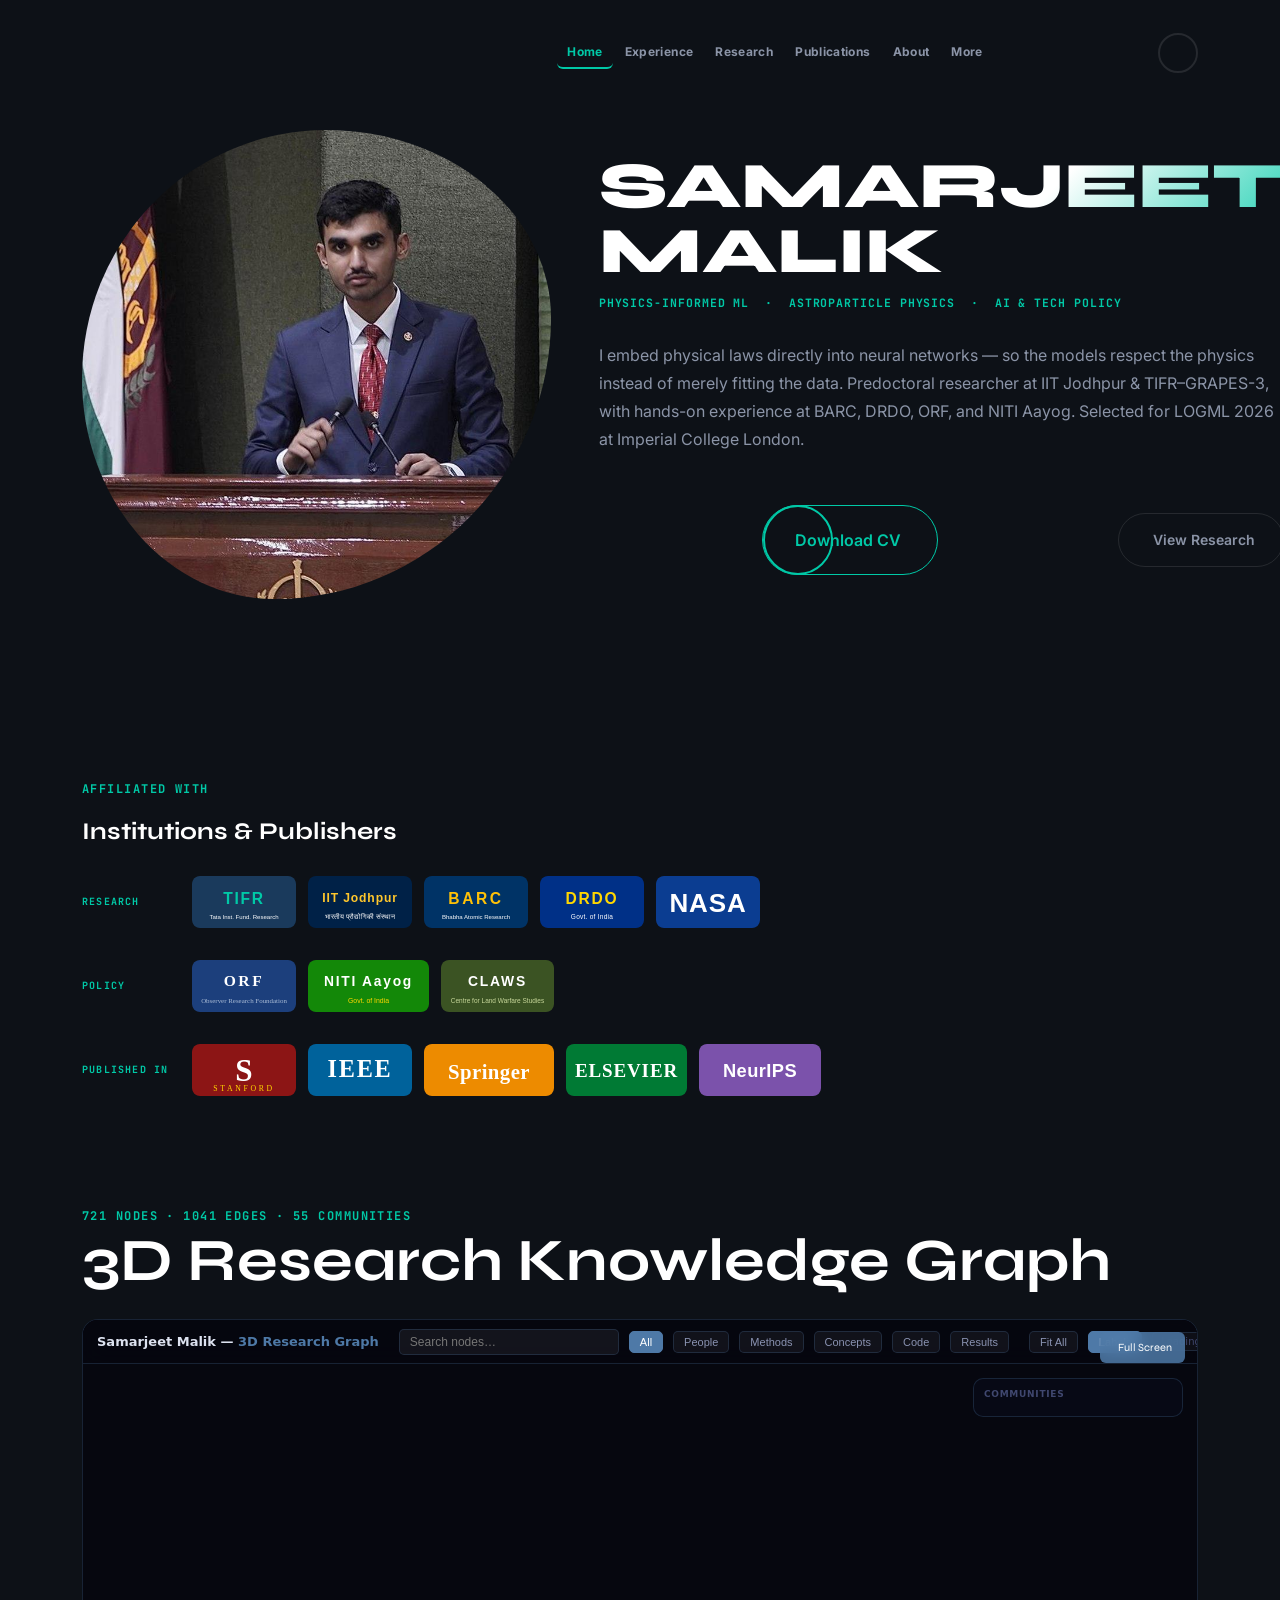
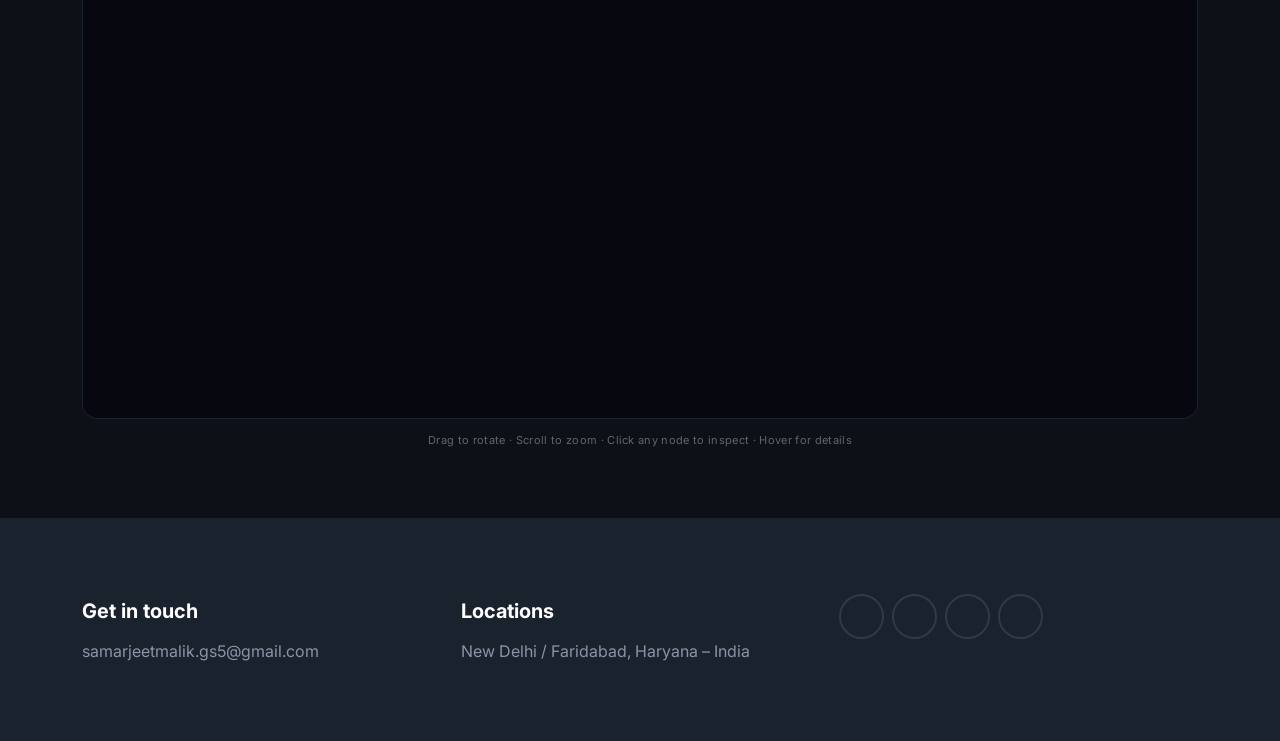
==== commit 2cbe112b: "feat: real brand-accurate logos + home page affiliations strip - 18 brand-accurate SVG logos: IEEE, " ====
--- a/index.html
+++ b/index.html
@@ -165,6 +165,51 @@
         </div>
       </section>
 
+      <!-- AFFILIATIONS LOGO STRIP (home page) -->
+      <section class="section affil-section" data-page="home">
+        <div class="container">
+          <p class="section-subtitle">Affiliated With</p>
+          <h2 class="h2 section-title affil-heading">Institutions &amp; Publishers</h2>
+          <div class="affil-strip">
+
+            <!-- Research Institutions -->
+            <div class="affil-group">
+              <span class="affil-group-label">Research</span>
+              <div class="affil-logos">
+                <div class="affil-logo-item" title="TIFR–GRAPES-3"><img src="./assets/images/logos/tifr.svg" alt="TIFR" loading="lazy"></div>
+                <div class="affil-logo-item" title="IIT Jodhpur"><img src="./assets/images/logos/iitj.svg" alt="IIT Jodhpur" loading="lazy"></div>
+                <div class="affil-logo-item" title="BARC Mumbai"><img src="./assets/images/logos/barc.svg" alt="BARC" loading="lazy"></div>
+                <div class="affil-logo-item" title="DRDO Pune"><img src="./assets/images/logos/drdo.svg" alt="DRDO" loading="lazy"></div>
+                <div class="affil-logo-item" title="IASC / NASA Partner"><img src="./assets/images/logos/nasa.svg" alt="NASA" loading="lazy"></div>
+              </div>
+            </div>
+
+            <!-- Policy Institutions -->
+            <div class="affil-group">
+              <span class="affil-group-label">Policy</span>
+              <div class="affil-logos">
+                <div class="affil-logo-item" title="Observer Research Foundation"><img src="./assets/images/logos/orf.svg" alt="ORF" loading="lazy"></div>
+                <div class="affil-logo-item" title="NITI Aayog"><img src="./assets/images/logos/niti.svg" alt="NITI Aayog" loading="lazy"></div>
+                <div class="affil-logo-item" title="CLAWS"><img src="./assets/images/logos/claws.svg" alt="CLAWS" loading="lazy"></div>
+              </div>
+            </div>
+
+            <!-- Publishers -->
+            <div class="affil-group">
+              <span class="affil-group-label">Published In</span>
+              <div class="affil-logos">
+                <div class="affil-logo-item" title="Stanford PAI26 — Accepted"><img src="./assets/images/logos/stanford.svg" alt="Stanford" loading="lazy"></div>
+                <div class="affil-logo-item" title="IEEE Conferences"><img src="./assets/images/logos/ieee.svg" alt="IEEE" loading="lazy"></div>
+                <div class="affil-logo-item" title="Springer ICMLCS"><img src="./assets/images/logos/springer.svg" alt="Springer" loading="lazy"></div>
+                <div class="affil-logo-item" title="Elsevier Computational Physics"><img src="./assets/images/logos/elsevier.svg" alt="Elsevier" loading="lazy"></div>
+                <div class="affil-logo-item" title="Target: NeurIPS 2026"><img src="./assets/images/logos/neurips.svg" alt="NeurIPS" loading="lazy"></div>
+              </div>
+            </div>
+
+          </div>
+        </div>
+      </section>
+
       <!-- KNOWLEDGE GRAPH (home page, below hero) -->
       <section class="section graph-section" data-page="home">
         <div class="container">
@@ -337,9 +382,7 @@
               <div class="blog-card">
                 <div class="card-content">
                   <p>Mar, 2026<br>Present</p>
-                  <div>
-                    <h3 class="h3 card-title">Research Intern – Centre for Security, Strategy &amp; Technology (CSST)</h3>
-                    <h3>Observer Research Foundation (ORF)</h3>
+                  <div class="exp-header"><div class="exp-titles"><h3 class="h3 card-title">Research Intern – Centre for Security, Strategy &amp; Technology (CSST)</h3><h3>Observer Research Foundation (ORF)</h3></div><img src="./assets/images/logos/orf.svg" alt="ORF" class="inst-logo"></div>
                     <p class="card-text">
                       <strong>Raisina Dialogue 2026:</strong> Supported India's flagship geopolitics conference
                       (co-hosted by ORF &amp; MEA); managed delegation logistics for 500+ attendees including heads
@@ -371,9 +414,7 @@
               <div class="blog-card">
                 <div class="card-content">
                   <p>Mar, 2026<br>Present</p>
-                  <div>
-                    <h3 class="h3 card-title">Assistant Manager (IT) &amp; Researcher</h3>
-                    <h3>Centre for Land Warfare Studies (CLAWS), New Delhi</h3>
+                  <div class="exp-header"><div class="exp-titles"><h3 class="h3 card-title">Assistant Manager (IT) &amp; Researcher</h3><h3>Centre for Land Warfare Studies (CLAWS), New Delhi</h3></div><img src="./assets/images/logos/claws.svg" alt="CLAWS" class="inst-logo"></div>
                     <p class="card-text">
                       Conducting research on cyber warfare, quantum technologies in defence, and emerging-technology
                       policy at India's premier Army-affiliated think tank. Contributing to publications on AI in
@@ -395,9 +436,7 @@
               <div class="blog-card">
                 <div class="card-content">
                   <p>Feb, 2026<br>Apr, 2026</p>
-                  <div>
-                    <h3 class="h3 card-title">Impact Fellow – Data &amp; Political Analytics Program</h3>
-                    <h3>Inclusive Minds, Bengaluru (Hybrid)</h3>
+                  <div class="exp-header"><div class="exp-titles"><h3 class="h3 card-title">Impact Fellow – Data &amp; Political Analytics Program</h3><h3>Inclusive Minds, Bengaluru (Hybrid)</h3></div><img src="./assets/images/logos/inclusive-minds.svg" alt="Inclusive Minds" class="inst-logo"></div>
                     <p class="card-text">
                       Selected for the <strong>IMPACT Fellowship</strong> in Data &amp; Political Analytics — a
                       competitive national cohort focused on data-driven political intelligence and evidence-based
@@ -423,9 +462,7 @@
               <div class="blog-card">
                 <div class="card-content">
                   <p>Jan, 2025<br>Feb, 2026</p>
-                  <div>
-                    <h3 class="h3 card-title">Machine Learning Research Intern – Astroparticle Physics</h3>
-                    <h3>Tata Institute of Fundamental Research (TIFR) – GRAPES-3, Ooty</h3>
+                  <div class="exp-header"><div class="exp-titles"><h3 class="h3 card-title">Machine Learning Research Intern – Astroparticle Physics</h3><h3>Tata Institute of Fundamental Research (TIFR) – GRAPES-3, Ooty</h3></div><img src="./assets/images/logos/tifr.svg" alt="TIFR" class="inst-logo"></div>
                     <p class="card-text">
                       <strong>PhysGraph-3 (Spectral GNN):</strong> Designed a spectral Graph Neural Network for
                       GRAPES-3 detector-topology-aware air-shower reconstruction; recovered the Heitler–Matthews
@@ -447,9 +484,7 @@
               <div class="blog-card">
                 <div class="card-content">
                   <p>Dec, 2024<br>Feb, 2026</p>
-                  <div>
-                    <h3 class="h3 card-title">Predoctoral Research Fellow – Physics-Informed Machine Learning</h3>
-                    <h3>Indian Institute of Technology (IIT) Jodhpur &amp; Institute of Physics (IOP), Bhubaneswar</h3>
+                  <div class="exp-header"><div class="exp-titles"><h3 class="h3 card-title">Predoctoral Research Fellow – Physics-Informed Machine Learning</h3><h3>Indian Institute of Technology (IIT) Jodhpur &amp; Institute of Physics (IOP), Bhubaneswar</h3></div><img src="./assets/images/logos/iitj.svg" alt="IIT Jodhpur" class="inst-logo"></div>
                     <p class="card-text">
                       <em>Supervisors: Prof. Gaurav Harit (IIT Jodhpur) &amp; Prof. Aruna Kumar Nayak (IOP / CERN)</em>
                     </p>
@@ -482,9 +517,7 @@
               <div class="blog-card">
                 <div class="card-content">
                   <p>Jan, 2025<br>Mar, 2025</p>
-                  <div>
-                    <h3 class="h3 card-title">Research Intern – Economics &amp; Finance Vertical</h3>
-                    <h3>National Institution for Transforming India (NITI Aayog)</h3>
+                  <div class="exp-header"><div class="exp-titles"><h3 class="h3 card-title">Research Intern – Economics &amp; Finance Vertical</h3><h3>National Institution for Transforming India (NITI Aayog)</h3></div><img src="./assets/images/logos/niti.svg" alt="NITI Aayog" class="inst-logo"></div>
                     <p class="card-text">
                       Authored <em>"Artificial Intelligence in India"</em> — comprehensive quantitative and
                       qualitative policy analysis evaluating digital public infrastructure (Aadhaar, UPI, ONDC),
@@ -512,8 +545,7 @@
                 <div class="card-content">
                   <p>Sep, 2024<br>Mar, 2026</p>
                   <div>
-                    <h3 class="h3 card-title">Asteroid Detection &amp; Computational Astrophysics Researcher</h3>
-                    <h3>International Astronomical Search Collaboration (IASC) — NASA Partner, Texas</h3>
+                    <div class="exp-header"><div class="exp-titles"><h3 class="h3 card-title">Asteroid Detection &amp; Computational Astrophysics Researcher</h3><h3>International Astronomical Search Collaboration (IASC) — NASA Partner, Texas</h3></div><img src="./assets/images/logos/nasa.svg" alt="IASC/NASA" class="inst-logo"></div>
                     <p class="card-text">
                       Contributed to a <strong>NASA-supported</strong> asteroid detection programme using
                       Pan-STARRS telescope datasets across two campaigns
@@ -543,8 +575,7 @@
                 <div class="card-content">
                   <p>Jul, 2024<br>Nov, 2024</p>
                   <div>
-                    <h3 class="h3 card-title">Applied Physics Research Intern</h3>
-                    <h3>Bhabha Atomic Research Centre (BARC), Mumbai</h3>
+                    <div class="exp-header"><div class="exp-titles"><h3 class="h3 card-title">Applied Physics Research Intern</h3><h3>Bhabha Atomic Research Centre (BARC), Mumbai</h3></div><img src="./assets/images/logos/barc.svg" alt="BARC" class="inst-logo"></div>
                     <p class="card-text">
                       Developed GPU-accelerated PINN surrogates for COMSOL multiphysics simulations, solving
                       <strong>200+ high-dimensional PDE systems</strong> with symmetry-preserving constraints.
@@ -571,8 +602,7 @@
                 <div class="card-content">
                   <p>Jul, 2024<br>Sep, 2024</p>
                   <div>
-                    <h3 class="h3 card-title">Policy Analyst</h3>
-                    <h3>The Geostrata, New Delhi</h3>
+                    <div class="exp-header"><div class="exp-titles"><h3 class="h3 card-title">Policy Analyst</h3><h3>The Geostrata, New Delhi</h3></div><img src="./assets/images/logos/geostrata.svg" alt="The Geostrata" class="inst-logo"></div>
                     <p class="card-text">
                       Authored public-facing analysis on governance, defence policy, and strategic affairs.
                       Conducted primary research using government documents, parliamentary debates, and policy archives.
@@ -593,8 +623,7 @@
                 <div class="card-content">
                   <p>Dec, 2023<br>Apr, 2024</p>
                   <div>
-                    <h3 class="h3 card-title">AI–ML Research Intern</h3>
-                    <h3>Defence Research and Development Organization (DRDO), Pune</h3>
+                    <div class="exp-header"><div class="exp-titles"><h3 class="h3 card-title">AI–ML Research Intern</h3><h3>Defence Research and Development Organization (DRDO), Pune</h3></div><img src="./assets/images/logos/drdo.svg" alt="DRDO" class="inst-logo"></div>
                     <p class="card-text">
                       <strong>Daksh Robot Project:</strong> Integrated GPR and thermal sensing with deep learning
                       for DRDO's Daksh robot, enabling detection of plastic-lined and low-metallic landmines.
@@ -620,8 +649,7 @@
                 <div class="card-content">
                   <p>2024<br>2026</p>
                   <div>
-                    <h3 class="h3 card-title">Chief Advisor</h3>
-                    <h3>TEDx SRCASW (Shaheed Rajguru College of Applied Sciences for Women), University of Delhi</h3>
+                    <div class="exp-header"><div class="exp-titles"><h3 class="h3 card-title">Chief Advisor</h3><h3>TEDx SRCASW (Shaheed Rajguru College of Applied Sciences for Women), University of Delhi</h3></div><img src="./assets/images/logos/tedx.svg" alt="TEDx" class="inst-logo"></div>
                     <p class="card-text">
                       Led curation and mentorship team for university-level TEDx conference; managed end-to-end
                       speaker coordination, logistics, and communications for 10+ speakers and post-event content
@@ -965,7 +993,7 @@
               <div class="blog-card">
                 <div class="card-content">
                   <div>
-                    <h3 class="h3 card-title">Decoding Jet Identity: How Colour Factors Explain 96% of a Neural Tagger's Decisions (JetMAE)</h3>
+                    <div class="exp-header"><div class="exp-titles"><h3 class="h3 card-title">Decoding Jet Identity: How Colour Factors Explain 96% of a Neural Tagger's Decisions (JetMAE)</h3></div><img src="./assets/images/logos/stanford.svg" alt="Stanford" class="inst-logo"></div>
                     <p class="card-text">
                       <em>Stanford Physics and AI Conference (PAI26), C4DU Track — Accepted, 2026.</em><br>
                       Masked-autoencoder Transformer for quark/gluon jet tagging; SHAP attribution confirmed
@@ -982,7 +1010,7 @@
               <div class="blog-card">
                 <div class="card-content">
                   <div>
-                    <h3 class="h3 card-title">Future Trends in Cybersecurity and Blockchain</h3>
+                    <div class="exp-header"><div class="exp-titles"><h3 class="h3 card-title">Future Trends in Cybersecurity and Blockchain</h3></div><img src="./assets/images/logos/springer.svg" alt="Springer" class="inst-logo"></div>
                     <p class="card-text">
                       <em>Springer ICMLCS, 2025.</em><br>
                       Nayak, M.G., &amp; Malik, S. — Evolution of security and decentralisation methods against
@@ -998,7 +1026,7 @@
               <div class="blog-card">
                 <div class="card-content">
                   <div>
-                    <h3 class="h3 card-title">Real Estate Price Predictor: ML Framework for Property Valuation</h3>
+                    <div class="exp-header"><div class="exp-titles"><h3 class="h3 card-title">Real Estate Price Predictor: ML Framework for Property Valuation</h3></div><img src="./assets/images/logos/ieee.svg" alt="IEEE" class="inst-logo"></div>
                     <p class="card-text">
                       <em>IEEE ICNGTSE, 2025.</em><br>
                       Malik, S., Ghani, A., Nayak, M.G. — Uses historical data, trends, and economic factors to
@@ -1014,9 +1042,9 @@
               <div class="blog-card">
                 <div class="card-content">
                   <div>
-                    <h3 class="h3 card-title">Improving Situational Awareness of Autonomous Vehicles</h3>
-                    <p class="card-text">
-                      <em>ICMLCS, 2025.</em><br>
+                    <div class="exp-header"><div class="exp-titles"><h3 class="h3 card-title">Improving Situational Awareness of Autonomous Vehicles</h3></div><img src="./assets/images/logos/springer.svg" alt="Springer" class="inst-logo"></div>
+                    <p class="card-text">
+                      <em>Springer ICMLCS, 2025.</em><br>
                       Malik, S. — Multi-sensor fusion and deep learning approach to enhance decision-making in
                       autonomous vehicle navigation.
                     </p>
@@ -1030,7 +1058,7 @@
               <div class="blog-card">
                 <div class="card-content">
                   <div>
-                    <h3 class="h3 card-title">Efficiency–Accuracy Tradeoffs in CNNs vs. Vision Transformers</h3>
+                    <div class="exp-header"><div class="exp-titles"><h3 class="h3 card-title">Efficiency–Accuracy Tradeoffs in CNNs vs. Vision Transformers</h3></div><img src="./assets/images/logos/ieee.svg" alt="IEEE" class="inst-logo"></div>
                     <p class="card-text">
                       <em>IEEE ICNGTSE, 2025.</em><br>
                       Bhattacharjee, A., et al. — Comparative study of convolutional and attention-based
@@ -1046,7 +1074,7 @@
               <div class="blog-card">
                 <div class="card-content">
                   <div>
-                    <h3 class="h3 card-title">Murmuration: Multi-Agent Orchestration in Flutter</h3>
+                    <div class="exp-header"><div class="exp-titles"><h3 class="h3 card-title">Murmuration: Multi-Agent Orchestration in Flutter</h3></div><img src="./assets/images/logos/ieee.svg" alt="IEEE" class="inst-logo"></div>
                     <p class="card-text">
                       <em>IEEE ICNGTSE, 2025.</em><br>
                       Maiti, A., Muley, A., Malik, S. — Distributed multi-agent coordination framework
@@ -1068,10 +1096,7 @@
               <div class="blog-card">
                 <div class="card-content">
                   <div>
-                    <p class="card-text" class="card-text-light">
-                      [J.1] Malik, S. (2025). PINN simulation of laser-induced graphene sensors for cancer detection.
-                      <em>Computational Physics</em> (Elsevier).
-                    </p>
+                    <div class="exp-header" style="margin-bottom:6px"><div class="exp-titles"><p class="card-text" class="card-text-light">[J.1] Malik, S. (2025). PINN simulation of laser-induced graphene sensors for cancer detection. <em>Computational Physics</em> (Elsevier).</p></div><img src="./assets/images/logos/elsevier.svg" alt="Elsevier" class="inst-logo"></div>
                     <span class="badge-amber">Under review</span>
                   </div>
                 </div>
@@ -1082,10 +1107,7 @@
               <div class="blog-card">
                 <div class="card-content">
                   <div>
-                    <p class="card-text" class="card-text-light">
-                      [J.2] Malik, S., et al. (2025). AI-enhanced Wi-Fi sensing for human motion detection and
-                      spatial analytics with blockchain and federated learning. <em>IEEE IoT</em>.
-                    </p>
+                    <div class="exp-header" style="margin-bottom:6px"><div class="exp-titles"><p class="card-text" class="card-text-light">[J.2] Malik, S., et al. (2025). AI-enhanced Wi-Fi sensing for human motion detection and spatial analytics with blockchain and federated learning. <em>IEEE IoT</em>.</p></div><img src="./assets/images/logos/ieee.svg" alt="IEEE" class="inst-logo"></div>
                     <span class="badge-amber">Under review</span>
                   </div>
                 </div>
@@ -1102,12 +1124,7 @@
               <div class="blog-card">
                 <div class="card-content">
                   <div>
-                    <p class="card-text" class="card-text-light">
-                      [M.1] Malik, S. (2026). Geometric Origin of Curvature in Muon Scaling and Extraction of
-                      Hadronic Multiplicity Growth. <em>Manuscript in preparation</em> — derives closed-form
-                      mapping between curvature coefficients and QCD multiplicity growth via differential geometry
-                      on GRAPES-3/KASCADE data. Target venue: NeurIPS 2026.
-                    </p>
+                    <div class="exp-header" style="margin-bottom:6px"><div class="exp-titles"><p class="card-text" class="card-text-light">[M.1] Malik, S. (2026). Geometric Origin of Curvature in Muon Scaling and Extraction of Hadronic Multiplicity Growth. <em>Manuscript in preparation</em> — derives closed-form mapping between curvature coefficients and QCD multiplicity growth via differential geometry on GRAPES-3/KASCADE data. Target venue: NeurIPS 2026.</p></div><img src="./assets/images/logos/neurips.svg" alt="NeurIPS" class="inst-logo"></div>
                     <span class="badge-gray">In preparation</span>
                   </div>
                 </div>
@@ -1792,41 +1809,6 @@
         </li>
         <br>
 
-        <li>
-          <div class="blog-card">
-            <div class="card-content">
-              <div>
-                <h3 class="h3 card-title">Prof. Gaurav Harit</h3>
-                <h3>Associate Professor, Computer Science &amp; Engineering — IIT Jodhpur</h3>
-                <p class="card-text">
-                  Researcher in computer vision, deep learning, and physics-informed neural networks. Primary
-                  supervisor of the Predoctoral Research Fellowship, overseeing PINN development for cosmic-ray
-                  energy reconstruction and multi-physics PDE solving at IIT Jodhpur.
-                </p>
-                <p class="card-text"><em>Relationship: Predoctoral Research Supervisor (IIT Jodhpur Fellowship)</em></p>
-              </div>
-            </div>
-          </div>
-        </li>
-        <br>
-
-        <li>
-          <div class="blog-card">
-            <div class="card-content">
-              <div>
-                <h3 class="h3 card-title">Prof. Aruna Kumar Nayak</h3>
-                <h3>Senior Professor — Institute of Physics (IOP), Bhubaneswar &amp; CERN Associate</h3>
-                <p class="card-text">
-                  Distinguished high-energy physicist and CERN collaborator; co-supervisor of the Predoctoral
-                  Fellowship at IIT Jodhpur &amp; IOP. Expertise spans astroparticle physics, detector instrumentation,
-                  and machine learning for cosmic-ray reconstruction.
-                </p>
-                <p class="card-text"><em>Relationship: Research Co-Supervisor (IIT Jodhpur / IOP Fellowship)</em></p>
-              </div>
-            </div>
-          </div>
-        </li>
-
       </ul>
 
     </div>
@@ -1921,3 +1903,4 @@
 
 
 
+
--- a/assets/css/style.css
+++ b/assets/css/style.css
@@ -1457,6 +1457,75 @@
 
 
 /*-----------------------------------*\
+  #AFFILIATIONS LOGO STRIP
+\*-----------------------------------*/
+
+.affil-section { padding-block: 40px 50px; }
+.affil-heading { font-size: var(--fs-4) !important; margin-block-end: 32px; }
+
+.affil-strip {
+  display: flex;
+  flex-direction: column;
+  gap: 28px;
+}
+
+.affil-group {
+  display: flex;
+  flex-direction: column;
+  gap: 12px;
+}
+
+.affil-group-label {
+  font-family: var(--ff-mono);
+  font-size: 1rem;
+  font-weight: 700;
+  color: var(--accent);
+  text-transform: uppercase;
+  letter-spacing: 0.12em;
+}
+
+.affil-logos {
+  display: flex;
+  flex-wrap: wrap;
+  gap: 12px;
+  align-items: center;
+}
+
+.affil-logo-item {
+  display: flex;
+  align-items: center;
+  justify-content: center;
+  border-radius: 8px;
+  overflow: hidden;
+  transition: transform 0.2s, box-shadow 0.2s;
+  cursor: default;
+}
+
+.affil-logo-item:hover {
+  transform: translateY(-3px);
+  box-shadow: 0 8px 24px rgba(0,201,167,0.2);
+}
+
+.affil-logo-item img {
+  height: 44px;
+  width: auto;
+  display: block;
+  border-radius: 6px;
+}
+
+@media (min-width: 768px) {
+  .affil-strip { gap: 32px; }
+  .affil-group { flex-direction: row; align-items: center; gap: 20px; }
+  .affil-group-label { min-width: 90px; }
+  .affil-logo-item img { height: 48px; }
+}
+
+@media (min-width: 1200px) {
+  .affil-logo-item img { height: 52px; }
+}
+
+
+/*-----------------------------------*\
   #LOGO VISIBILITY — hide on home page
 \*-----------------------------------*/
 
@@ -1632,6 +1701,22 @@
 .badge-amber { font-size:1.1rem; background:rgba(242,142,43,0.12); color:#F28E2B; padding:3px 10px; border-radius:4px; font-weight:600; border:1px solid rgba(242,142,43,0.30); font-family:var(--ff-mono); display:inline-block; margin-top:6px; }
 .badge-gray  { font-size:1.1rem; background:rgba(160,160,180,0.10); color:#9aa3c2; padding:3px 10px; border-radius:4px; font-weight:600; border:1px solid rgba(160,160,180,0.20); font-family:var(--ff-mono); display:inline-block; margin-top:6px; }
 
+/*-----------------------------------*\
+  #INSTITUTION LOGOS (experience cards)
+\*-----------------------------------*/
+
+.exp-header { display:flex; align-items:flex-start; justify-content:space-between; gap:12px; margin-bottom:10px; }
+.exp-titles { flex:1; min-width:0; }
+.exp-titles h3 { margin-bottom:2px; }
+.inst-logo {
+  height:44px; width:auto; max-width:110px;
+  object-fit:contain; opacity:0.9;
+  flex-shrink:0; border-radius:6px;
+  padding:2px;
+}
+[data-theme="dark"]  .inst-logo { filter:brightness(0) invert(0.9) sepia(0.1); }
+[data-theme="light"] .inst-logo { filter:none; opacity:0.9; }
+
 /* Rec card header layout */
 .rec-header { display:flex; align-items:flex-start; justify-content:space-between; gap:12px; }
 .rec-lor-badge {
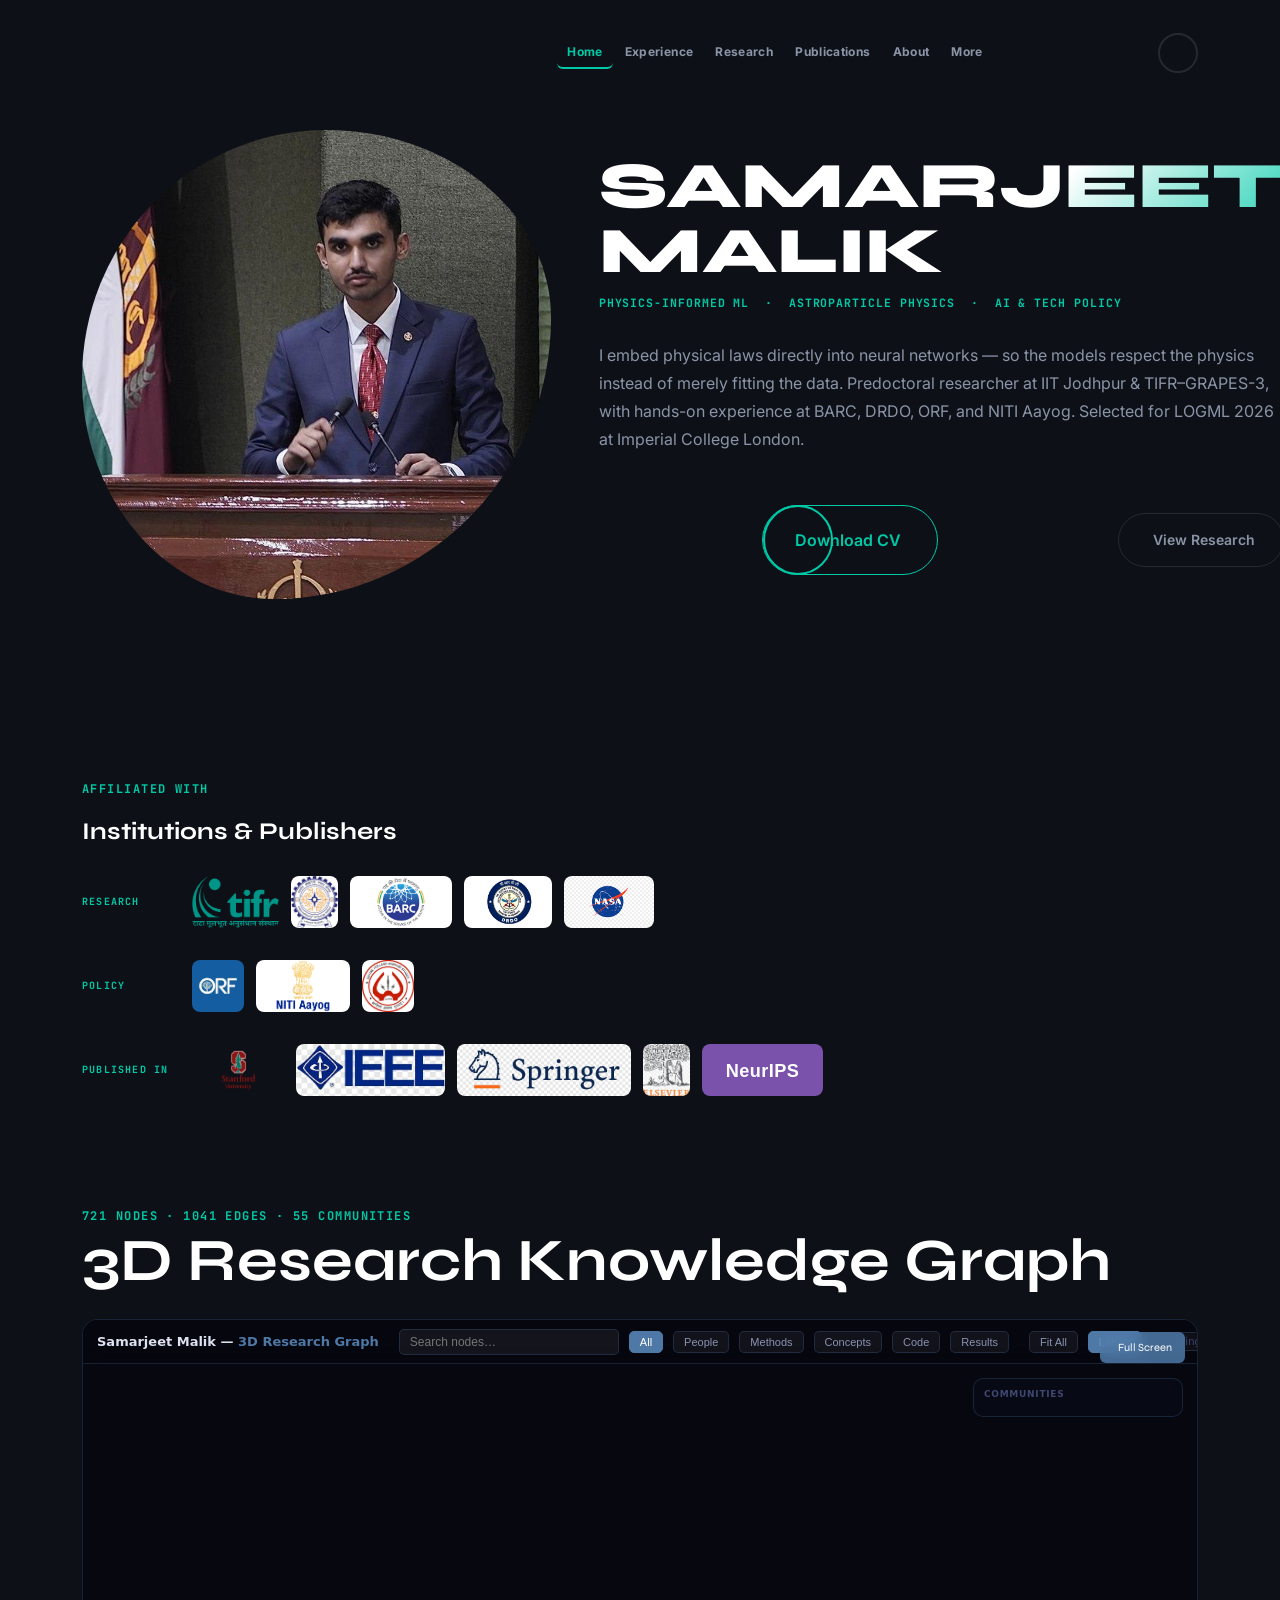
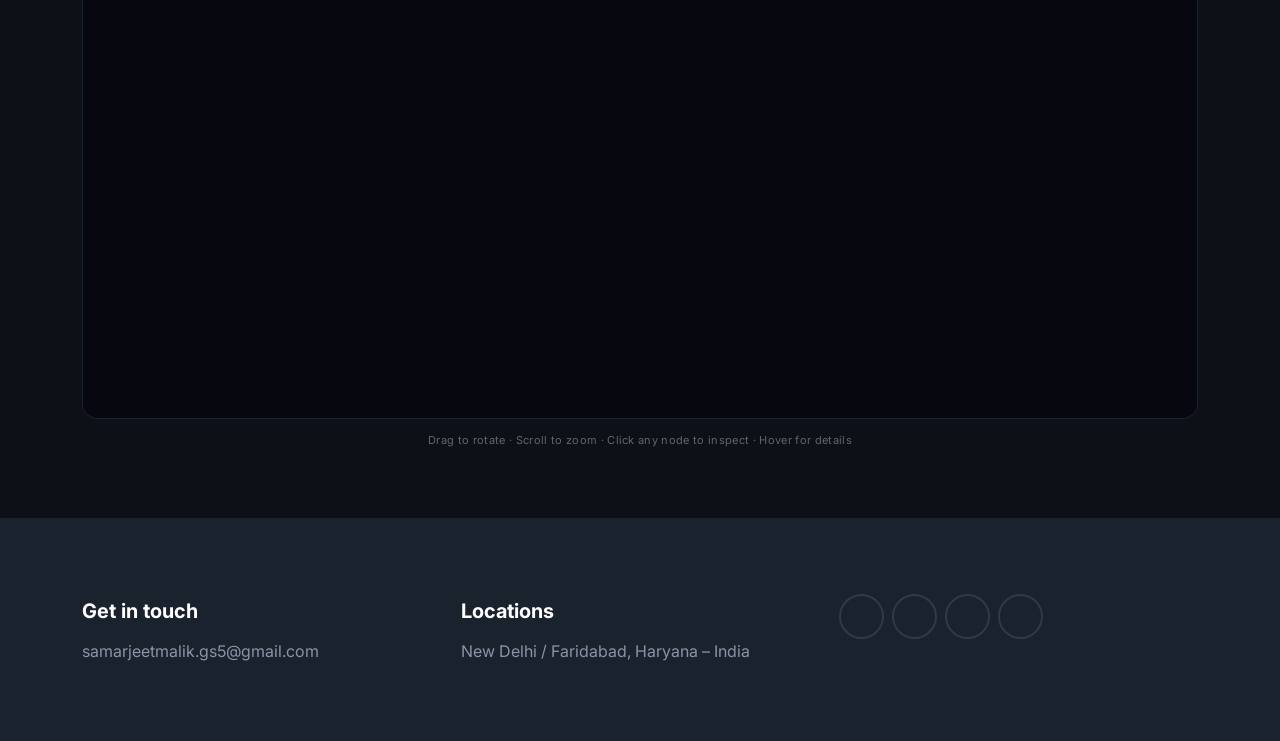
==== commit 7fe6a745: "feat: replace placeholder SVGs with actual logo images from zip Copied 14 real logo images (BARC, DR" ====
--- a/index.html
+++ b/index.html
@@ -176,11 +176,11 @@
             <div class="affil-group">
               <span class="affil-group-label">Research</span>
               <div class="affil-logos">
-                <div class="affil-logo-item" title="TIFR–GRAPES-3"><img src="./assets/images/logos/tifr.svg" alt="TIFR" loading="lazy"></div>
-                <div class="affil-logo-item" title="IIT Jodhpur"><img src="./assets/images/logos/iitj.svg" alt="IIT Jodhpur" loading="lazy"></div>
-                <div class="affil-logo-item" title="BARC Mumbai"><img src="./assets/images/logos/barc.svg" alt="BARC" loading="lazy"></div>
-                <div class="affil-logo-item" title="DRDO Pune"><img src="./assets/images/logos/drdo.svg" alt="DRDO" loading="lazy"></div>
-                <div class="affil-logo-item" title="IASC / NASA Partner"><img src="./assets/images/logos/nasa.svg" alt="NASA" loading="lazy"></div>
+                <div class="affil-logo-item" title="TIFR–GRAPES-3"><img src="./assets/images/logos/tifr.png" alt="TIFR" loading="lazy"></div>
+                <div class="affil-logo-item" title="IIT Jodhpur"><img src="./assets/images/logos/iitj.jpg" alt="IIT Jodhpur" loading="lazy"></div>
+                <div class="affil-logo-item" title="BARC Mumbai"><img src="./assets/images/logos/barc.png" alt="BARC" loading="lazy"></div>
+                <div class="affil-logo-item" title="DRDO Pune"><img src="./assets/images/logos/drdo.jpg" alt="DRDO" loading="lazy"></div>
+                <div class="affil-logo-item" title="IASC / NASA Partner"><img src="./assets/images/logos/nasa.png" alt="NASA" loading="lazy"></div>
               </div>
             </div>
 
@@ -188,9 +188,9 @@
             <div class="affil-group">
               <span class="affil-group-label">Policy</span>
               <div class="affil-logos">
-                <div class="affil-logo-item" title="Observer Research Foundation"><img src="./assets/images/logos/orf.svg" alt="ORF" loading="lazy"></div>
-                <div class="affil-logo-item" title="NITI Aayog"><img src="./assets/images/logos/niti.svg" alt="NITI Aayog" loading="lazy"></div>
-                <div class="affil-logo-item" title="CLAWS"><img src="./assets/images/logos/claws.svg" alt="CLAWS" loading="lazy"></div>
+                <div class="affil-logo-item" title="Observer Research Foundation"><img src="./assets/images/logos/orf.jpg" alt="ORF" loading="lazy"></div>
+                <div class="affil-logo-item" title="NITI Aayog"><img src="./assets/images/logos/niti.png" alt="NITI Aayog" loading="lazy"></div>
+                <div class="affil-logo-item" title="CLAWS"><img src="./assets/images/logos/claws.png" alt="CLAWS" loading="lazy"></div>
               </div>
             </div>
 
@@ -198,10 +198,10 @@
             <div class="affil-group">
               <span class="affil-group-label">Published In</span>
               <div class="affil-logos">
-                <div class="affil-logo-item" title="Stanford PAI26 — Accepted"><img src="./assets/images/logos/stanford.svg" alt="Stanford" loading="lazy"></div>
-                <div class="affil-logo-item" title="IEEE Conferences"><img src="./assets/images/logos/ieee.svg" alt="IEEE" loading="lazy"></div>
-                <div class="affil-logo-item" title="Springer ICMLCS"><img src="./assets/images/logos/springer.svg" alt="Springer" loading="lazy"></div>
-                <div class="affil-logo-item" title="Elsevier Computational Physics"><img src="./assets/images/logos/elsevier.svg" alt="Elsevier" loading="lazy"></div>
+                <div class="affil-logo-item" title="Stanford PAI26 — Accepted"><img src="./assets/images/logos/stanford.png" alt="Stanford" loading="lazy"></div>
+                <div class="affil-logo-item" title="IEEE Conferences"><img src="./assets/images/logos/ieee.jpg" alt="IEEE" loading="lazy"></div>
+                <div class="affil-logo-item" title="Springer ICMLCS"><img src="./assets/images/logos/springer.png" alt="Springer" loading="lazy"></div>
+                <div class="affil-logo-item" title="Elsevier Computational Physics"><img src="./assets/images/logos/elsevier.jpg" alt="Elsevier" loading="lazy"></div>
                 <div class="affil-logo-item" title="Target: NeurIPS 2026"><img src="./assets/images/logos/neurips.svg" alt="NeurIPS" loading="lazy"></div>
               </div>
             </div>
@@ -382,7 +382,7 @@
               <div class="blog-card">
                 <div class="card-content">
                   <p>Mar, 2026<br>Present</p>
-                  <div class="exp-header"><div class="exp-titles"><h3 class="h3 card-title">Research Intern – Centre for Security, Strategy &amp; Technology (CSST)</h3><h3>Observer Research Foundation (ORF)</h3></div><img src="./assets/images/logos/orf.svg" alt="ORF" class="inst-logo"></div>
+                  <div class="exp-header"><div class="exp-titles"><h3 class="h3 card-title">Research Intern – Centre for Security, Strategy &amp; Technology (CSST)</h3><h3>Observer Research Foundation (ORF)</h3></div><img src="./assets/images/logos/orf.jpg" alt="ORF" class="inst-logo"></div>
                     <p class="card-text">
                       <strong>Raisina Dialogue 2026:</strong> Supported India's flagship geopolitics conference
                       (co-hosted by ORF &amp; MEA); managed delegation logistics for 500+ attendees including heads
@@ -414,7 +414,7 @@
               <div class="blog-card">
                 <div class="card-content">
                   <p>Mar, 2026<br>Present</p>
-                  <div class="exp-header"><div class="exp-titles"><h3 class="h3 card-title">Assistant Manager (IT) &amp; Researcher</h3><h3>Centre for Land Warfare Studies (CLAWS), New Delhi</h3></div><img src="./assets/images/logos/claws.svg" alt="CLAWS" class="inst-logo"></div>
+                  <div class="exp-header"><div class="exp-titles"><h3 class="h3 card-title">Assistant Manager (IT) &amp; Researcher</h3><h3>Centre for Land Warfare Studies (CLAWS), New Delhi</h3></div><img src="./assets/images/logos/claws.png" alt="CLAWS" class="inst-logo"></div>
                     <p class="card-text">
                       Conducting research on cyber warfare, quantum technologies in defence, and emerging-technology
                       policy at India's premier Army-affiliated think tank. Contributing to publications on AI in
@@ -462,7 +462,7 @@
               <div class="blog-card">
                 <div class="card-content">
                   <p>Jan, 2025<br>Feb, 2026</p>
-                  <div class="exp-header"><div class="exp-titles"><h3 class="h3 card-title">Machine Learning Research Intern – Astroparticle Physics</h3><h3>Tata Institute of Fundamental Research (TIFR) – GRAPES-3, Ooty</h3></div><img src="./assets/images/logos/tifr.svg" alt="TIFR" class="inst-logo"></div>
+                  <div class="exp-header"><div class="exp-titles"><h3 class="h3 card-title">Machine Learning Research Intern – Astroparticle Physics</h3><h3>Tata Institute of Fundamental Research (TIFR) – GRAPES-3, Ooty</h3></div><img src="./assets/images/logos/tifr.png" alt="TIFR" class="inst-logo"></div>
                     <p class="card-text">
                       <strong>PhysGraph-3 (Spectral GNN):</strong> Designed a spectral Graph Neural Network for
                       GRAPES-3 detector-topology-aware air-shower reconstruction; recovered the Heitler–Matthews
@@ -484,7 +484,7 @@
               <div class="blog-card">
                 <div class="card-content">
                   <p>Dec, 2024<br>Feb, 2026</p>
-                  <div class="exp-header"><div class="exp-titles"><h3 class="h3 card-title">Predoctoral Research Fellow – Physics-Informed Machine Learning</h3><h3>Indian Institute of Technology (IIT) Jodhpur &amp; Institute of Physics (IOP), Bhubaneswar</h3></div><img src="./assets/images/logos/iitj.svg" alt="IIT Jodhpur" class="inst-logo"></div>
+                  <div class="exp-header"><div class="exp-titles"><h3 class="h3 card-title">Predoctoral Research Fellow – Physics-Informed Machine Learning</h3><h3>Indian Institute of Technology (IIT) Jodhpur &amp; Institute of Physics (IOP), Bhubaneswar</h3></div><img src="./assets/images/logos/iitj.jpg" alt="IIT Jodhpur" class="inst-logo"></div>
                     <p class="card-text">
                       <em>Supervisors: Prof. Gaurav Harit (IIT Jodhpur) &amp; Prof. Aruna Kumar Nayak (IOP / CERN)</em>
                     </p>
@@ -517,7 +517,7 @@
               <div class="blog-card">
                 <div class="card-content">
                   <p>Jan, 2025<br>Mar, 2025</p>
-                  <div class="exp-header"><div class="exp-titles"><h3 class="h3 card-title">Research Intern – Economics &amp; Finance Vertical</h3><h3>National Institution for Transforming India (NITI Aayog)</h3></div><img src="./assets/images/logos/niti.svg" alt="NITI Aayog" class="inst-logo"></div>
+                  <div class="exp-header"><div class="exp-titles"><h3 class="h3 card-title">Research Intern – Economics &amp; Finance Vertical</h3><h3>National Institution for Transforming India (NITI Aayog)</h3></div><img src="./assets/images/logos/niti.png" alt="NITI Aayog" class="inst-logo"></div>
                     <p class="card-text">
                       Authored <em>"Artificial Intelligence in India"</em> — comprehensive quantitative and
                       qualitative policy analysis evaluating digital public infrastructure (Aadhaar, UPI, ONDC),
@@ -545,7 +545,7 @@
                 <div class="card-content">
                   <p>Sep, 2024<br>Mar, 2026</p>
                   <div>
-                    <div class="exp-header"><div class="exp-titles"><h3 class="h3 card-title">Asteroid Detection &amp; Computational Astrophysics Researcher</h3><h3>International Astronomical Search Collaboration (IASC) — NASA Partner, Texas</h3></div><img src="./assets/images/logos/nasa.svg" alt="IASC/NASA" class="inst-logo"></div>
+                    <div class="exp-header"><div class="exp-titles"><h3 class="h3 card-title">Asteroid Detection &amp; Computational Astrophysics Researcher</h3><h3>International Astronomical Search Collaboration (IASC) — NASA Partner, Texas</h3></div><img src="./assets/images/logos/nasa.png" alt="IASC/NASA" class="inst-logo"></div>
                     <p class="card-text">
                       Contributed to a <strong>NASA-supported</strong> asteroid detection programme using
                       Pan-STARRS telescope datasets across two campaigns
@@ -575,7 +575,7 @@
                 <div class="card-content">
                   <p>Jul, 2024<br>Nov, 2024</p>
                   <div>
-                    <div class="exp-header"><div class="exp-titles"><h3 class="h3 card-title">Applied Physics Research Intern</h3><h3>Bhabha Atomic Research Centre (BARC), Mumbai</h3></div><img src="./assets/images/logos/barc.svg" alt="BARC" class="inst-logo"></div>
+                    <div class="exp-header"><div class="exp-titles"><h3 class="h3 card-title">Applied Physics Research Intern</h3><h3>Bhabha Atomic Research Centre (BARC), Mumbai</h3></div><img src="./assets/images/logos/barc.png" alt="BARC" class="inst-logo"></div>
                     <p class="card-text">
                       Developed GPU-accelerated PINN surrogates for COMSOL multiphysics simulations, solving
                       <strong>200+ high-dimensional PDE systems</strong> with symmetry-preserving constraints.
@@ -623,7 +623,7 @@
                 <div class="card-content">
                   <p>Dec, 2023<br>Apr, 2024</p>
                   <div>
-                    <div class="exp-header"><div class="exp-titles"><h3 class="h3 card-title">AI–ML Research Intern</h3><h3>Defence Research and Development Organization (DRDO), Pune</h3></div><img src="./assets/images/logos/drdo.svg" alt="DRDO" class="inst-logo"></div>
+                    <div class="exp-header"><div class="exp-titles"><h3 class="h3 card-title">AI–ML Research Intern</h3><h3>Defence Research and Development Organization (DRDO), Pune</h3></div><img src="./assets/images/logos/drdo.jpg" alt="DRDO" class="inst-logo"></div>
                     <p class="card-text">
                       <strong>Daksh Robot Project:</strong> Integrated GPR and thermal sensing with deep learning
                       for DRDO's Daksh robot, enabling detection of plastic-lined and low-metallic landmines.
@@ -649,7 +649,7 @@
                 <div class="card-content">
                   <p>2024<br>2026</p>
                   <div>
-                    <div class="exp-header"><div class="exp-titles"><h3 class="h3 card-title">Chief Advisor</h3><h3>TEDx SRCASW (Shaheed Rajguru College of Applied Sciences for Women), University of Delhi</h3></div><img src="./assets/images/logos/tedx.svg" alt="TEDx" class="inst-logo"></div>
+                    <div class="exp-header"><div class="exp-titles"><h3 class="h3 card-title">Chief Advisor</h3><h3>TEDx SRCASW (Shaheed Rajguru College of Applied Sciences for Women), University of Delhi</h3></div><img src="./assets/images/logos/tedx.png" alt="TEDx" class="inst-logo"></div>
                     <p class="card-text">
                       Led curation and mentorship team for university-level TEDx conference; managed end-to-end
                       speaker coordination, logistics, and communications for 10+ speakers and post-event content
@@ -993,7 +993,7 @@
               <div class="blog-card">
                 <div class="card-content">
                   <div>
-                    <div class="exp-header"><div class="exp-titles"><h3 class="h3 card-title">Decoding Jet Identity: How Colour Factors Explain 96% of a Neural Tagger's Decisions (JetMAE)</h3></div><img src="./assets/images/logos/stanford.svg" alt="Stanford" class="inst-logo"></div>
+                    <div class="exp-header"><div class="exp-titles"><h3 class="h3 card-title">Decoding Jet Identity: How Colour Factors Explain 96% of a Neural Tagger's Decisions (JetMAE)</h3></div><img src="./assets/images/logos/stanford.png" alt="Stanford" class="inst-logo"></div>
                     <p class="card-text">
                       <em>Stanford Physics and AI Conference (PAI26), C4DU Track — Accepted, 2026.</em><br>
                       Masked-autoencoder Transformer for quark/gluon jet tagging; SHAP attribution confirmed
@@ -1010,7 +1010,7 @@
               <div class="blog-card">
                 <div class="card-content">
                   <div>
-                    <div class="exp-header"><div class="exp-titles"><h3 class="h3 card-title">Future Trends in Cybersecurity and Blockchain</h3></div><img src="./assets/images/logos/springer.svg" alt="Springer" class="inst-logo"></div>
+                    <div class="exp-header"><div class="exp-titles"><h3 class="h3 card-title">Future Trends in Cybersecurity and Blockchain</h3></div><img src="./assets/images/logos/springer.png" alt="Springer" class="inst-logo"></div>
                     <p class="card-text">
                       <em>Springer ICMLCS, 2025.</em><br>
                       Nayak, M.G., &amp; Malik, S. — Evolution of security and decentralisation methods against
@@ -1026,7 +1026,7 @@
               <div class="blog-card">
                 <div class="card-content">
                   <div>
-                    <div class="exp-header"><div class="exp-titles"><h3 class="h3 card-title">Real Estate Price Predictor: ML Framework for Property Valuation</h3></div><img src="./assets/images/logos/ieee.svg" alt="IEEE" class="inst-logo"></div>
+                    <div class="exp-header"><div class="exp-titles"><h3 class="h3 card-title">Real Estate Price Predictor: ML Framework for Property Valuation</h3></div><img src="./assets/images/logos/ieee.jpg" alt="IEEE" class="inst-logo"></div>
                     <p class="card-text">
                       <em>IEEE ICNGTSE, 2025.</em><br>
                       Malik, S., Ghani, A., Nayak, M.G. — Uses historical data, trends, and economic factors to
@@ -1042,7 +1042,7 @@
               <div class="blog-card">
                 <div class="card-content">
                   <div>
-                    <div class="exp-header"><div class="exp-titles"><h3 class="h3 card-title">Improving Situational Awareness of Autonomous Vehicles</h3></div><img src="./assets/images/logos/springer.svg" alt="Springer" class="inst-logo"></div>
+                    <div class="exp-header"><div class="exp-titles"><h3 class="h3 card-title">Improving Situational Awareness of Autonomous Vehicles</h3></div><img src="./assets/images/logos/springer.png" alt="Springer" class="inst-logo"></div>
                     <p class="card-text">
                       <em>Springer ICMLCS, 2025.</em><br>
                       Malik, S. — Multi-sensor fusion and deep learning approach to enhance decision-making in
@@ -1058,7 +1058,7 @@
               <div class="blog-card">
                 <div class="card-content">
                   <div>
-                    <div class="exp-header"><div class="exp-titles"><h3 class="h3 card-title">Efficiency–Accuracy Tradeoffs in CNNs vs. Vision Transformers</h3></div><img src="./assets/images/logos/ieee.svg" alt="IEEE" class="inst-logo"></div>
+                    <div class="exp-header"><div class="exp-titles"><h3 class="h3 card-title">Efficiency–Accuracy Tradeoffs in CNNs vs. Vision Transformers</h3></div><img src="./assets/images/logos/ieee.jpg" alt="IEEE" class="inst-logo"></div>
                     <p class="card-text">
                       <em>IEEE ICNGTSE, 2025.</em><br>
                       Bhattacharjee, A., et al. — Comparative study of convolutional and attention-based
@@ -1074,7 +1074,7 @@
               <div class="blog-card">
                 <div class="card-content">
                   <div>
-                    <div class="exp-header"><div class="exp-titles"><h3 class="h3 card-title">Murmuration: Multi-Agent Orchestration in Flutter</h3></div><img src="./assets/images/logos/ieee.svg" alt="IEEE" class="inst-logo"></div>
+                    <div class="exp-header"><div class="exp-titles"><h3 class="h3 card-title">Murmuration: Multi-Agent Orchestration in Flutter</h3></div><img src="./assets/images/logos/ieee.jpg" alt="IEEE" class="inst-logo"></div>
                     <p class="card-text">
                       <em>IEEE ICNGTSE, 2025.</em><br>
                       Maiti, A., Muley, A., Malik, S. — Distributed multi-agent coordination framework
@@ -1096,7 +1096,7 @@
               <div class="blog-card">
                 <div class="card-content">
                   <div>
-                    <div class="exp-header" style="margin-bottom:6px"><div class="exp-titles"><p class="card-text" class="card-text-light">[J.1] Malik, S. (2025). PINN simulation of laser-induced graphene sensors for cancer detection. <em>Computational Physics</em> (Elsevier).</p></div><img src="./assets/images/logos/elsevier.svg" alt="Elsevier" class="inst-logo"></div>
+                    <div class="exp-header" style="margin-bottom:6px"><div class="exp-titles"><p class="card-text" class="card-text-light">[J.1] Malik, S. (2025). PINN simulation of laser-induced graphene sensors for cancer detection. <em>Computational Physics</em> (Elsevier).</p></div><img src="./assets/images/logos/elsevier.jpg" alt="Elsevier" class="inst-logo"></div>
                     <span class="badge-amber">Under review</span>
                   </div>
                 </div>
@@ -1107,7 +1107,7 @@
               <div class="blog-card">
                 <div class="card-content">
                   <div>
-                    <div class="exp-header" style="margin-bottom:6px"><div class="exp-titles"><p class="card-text" class="card-text-light">[J.2] Malik, S., et al. (2025). AI-enhanced Wi-Fi sensing for human motion detection and spatial analytics with blockchain and federated learning. <em>IEEE IoT</em>.</p></div><img src="./assets/images/logos/ieee.svg" alt="IEEE" class="inst-logo"></div>
+                    <div class="exp-header" style="margin-bottom:6px"><div class="exp-titles"><p class="card-text" class="card-text-light">[J.2] Malik, S., et al. (2025). AI-enhanced Wi-Fi sensing for human motion detection and spatial analytics with blockchain and federated learning. <em>IEEE IoT</em>.</p></div><img src="./assets/images/logos/ieee.jpg" alt="IEEE" class="inst-logo"></div>
                     <span class="badge-amber">Under review</span>
                   </div>
                 </div>
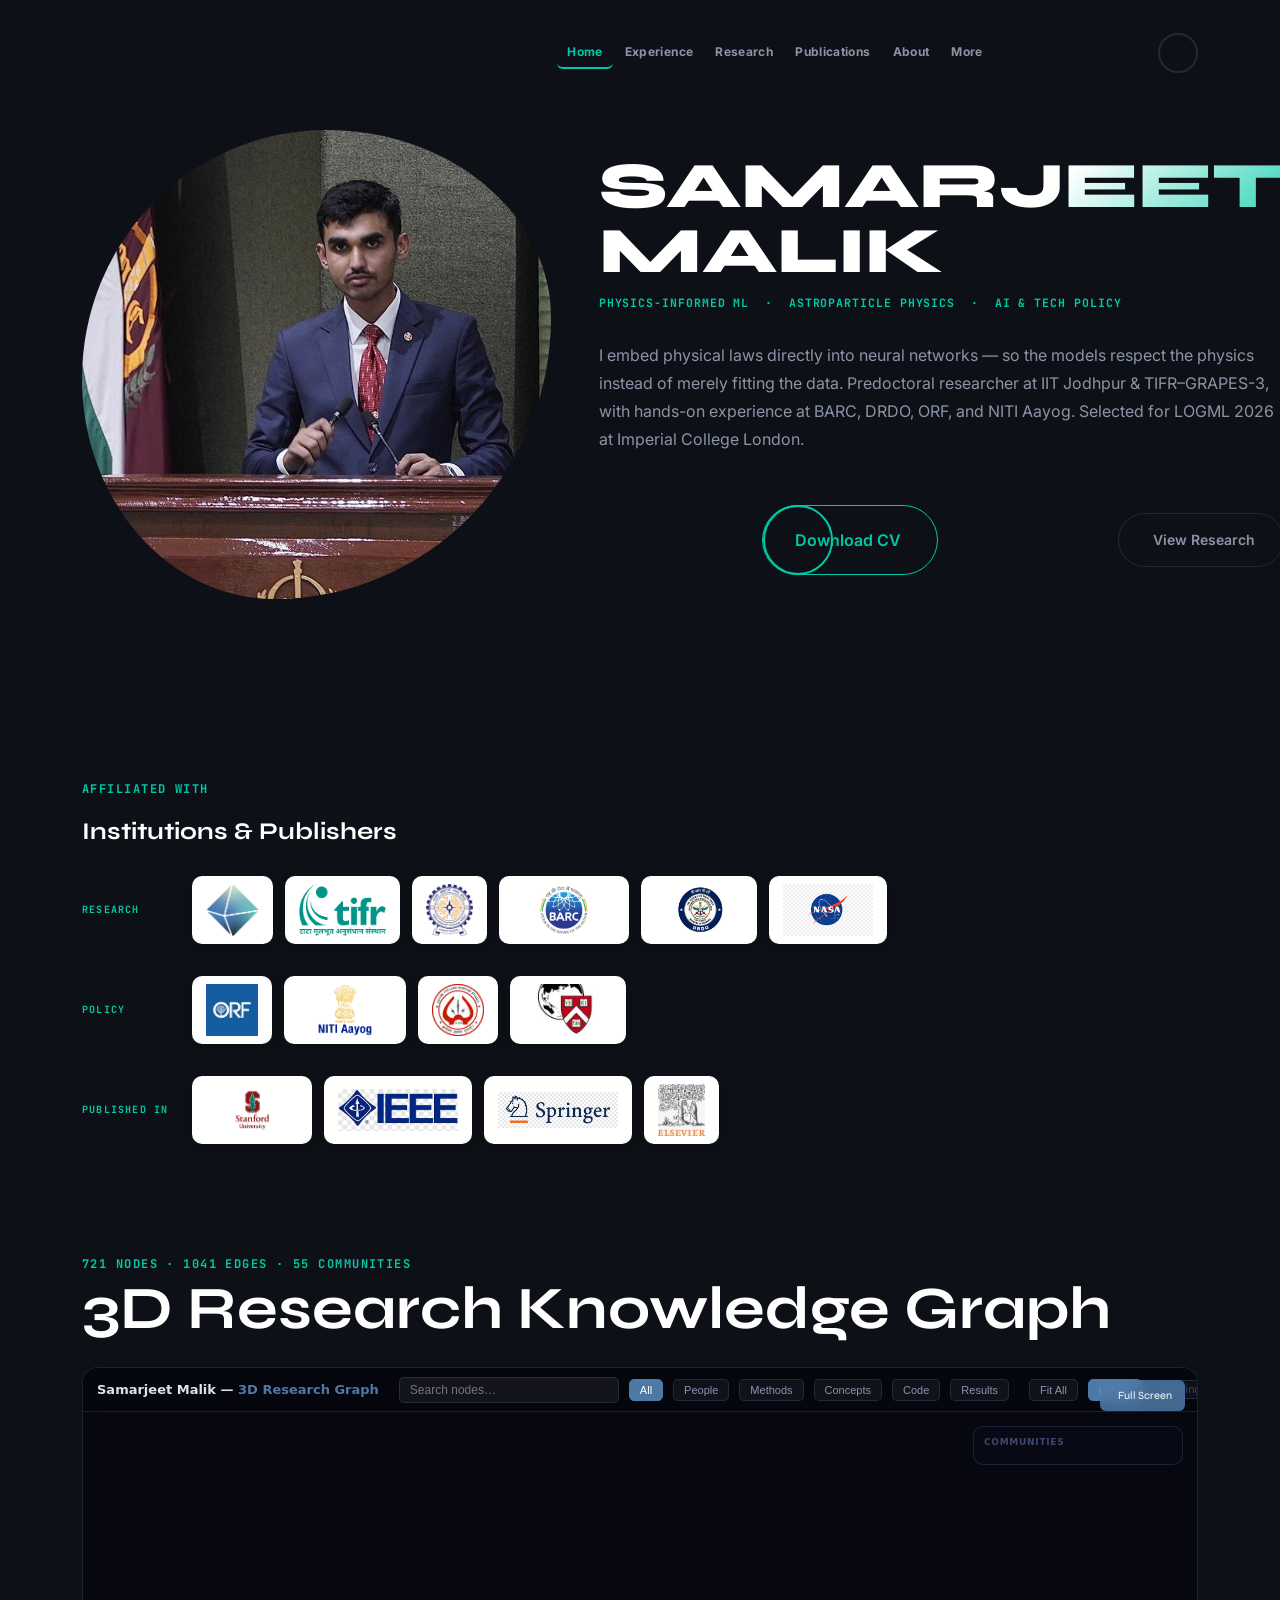
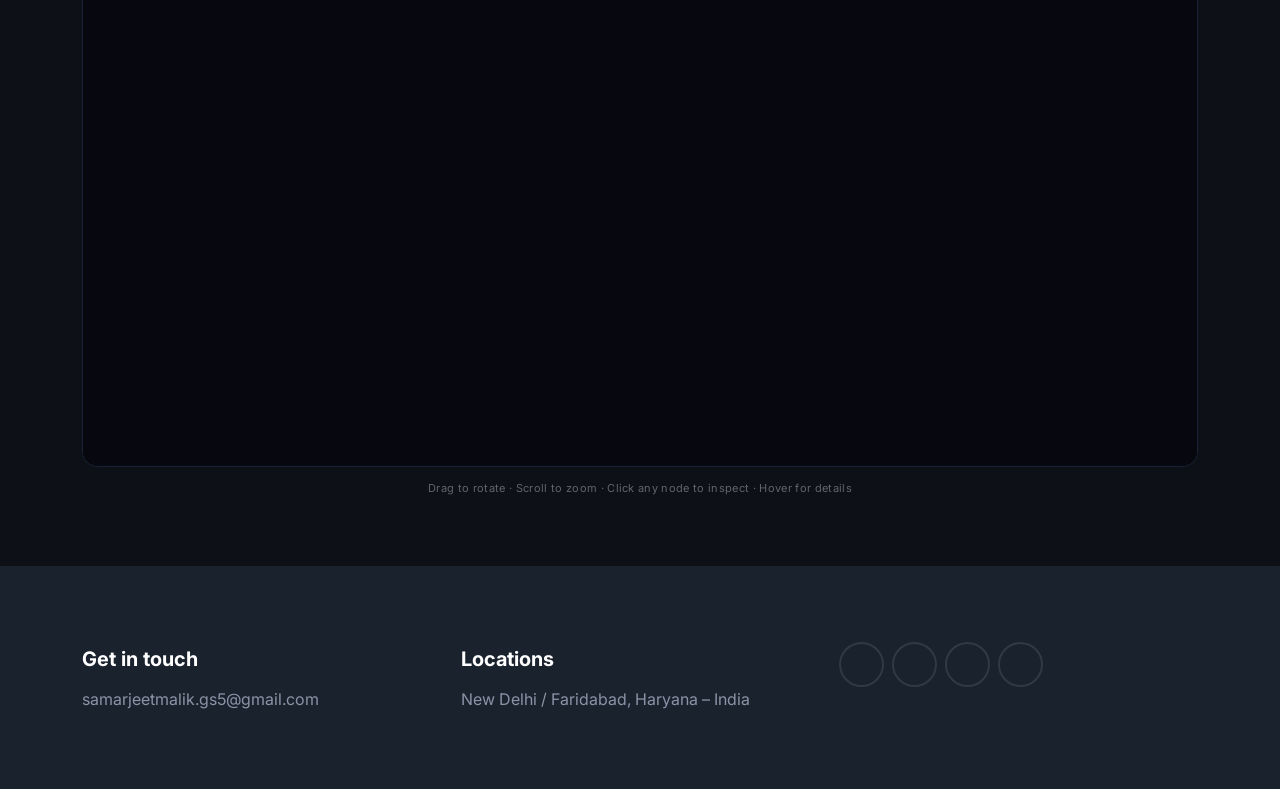
==== commit 30ea509c: "feat: real logos everywhere — fix white-bg, LOR logos+badge, KIIT+HPAIR, achievements - CSS: logo co" ====
--- a/index.html
+++ b/index.html
@@ -176,6 +176,7 @@
             <div class="affil-group">
               <span class="affil-group-label">Research</span>
               <div class="affil-logos">
+                <div class="affil-logo-item" title="KIIT University"><img src="./assets/images/logos/kiit.jpg" alt="KIIT" loading="lazy"></div>
                 <div class="affil-logo-item" title="TIFR–GRAPES-3"><img src="./assets/images/logos/tifr.png" alt="TIFR" loading="lazy"></div>
                 <div class="affil-logo-item" title="IIT Jodhpur"><img src="./assets/images/logos/iitj.jpg" alt="IIT Jodhpur" loading="lazy"></div>
                 <div class="affil-logo-item" title="BARC Mumbai"><img src="./assets/images/logos/barc.png" alt="BARC" loading="lazy"></div>
@@ -191,6 +192,7 @@
                 <div class="affil-logo-item" title="Observer Research Foundation"><img src="./assets/images/logos/orf.jpg" alt="ORF" loading="lazy"></div>
                 <div class="affil-logo-item" title="NITI Aayog"><img src="./assets/images/logos/niti.png" alt="NITI Aayog" loading="lazy"></div>
                 <div class="affil-logo-item" title="CLAWS"><img src="./assets/images/logos/claws.png" alt="CLAWS" loading="lazy"></div>
+                <div class="affil-logo-item" title="HPAIR – Harvard"><img src="./assets/images/logos/hpair.jpg" alt="HPAIR" loading="lazy"></div>
               </div>
             </div>
 
@@ -202,7 +204,6 @@
                 <div class="affil-logo-item" title="IEEE Conferences"><img src="./assets/images/logos/ieee.jpg" alt="IEEE" loading="lazy"></div>
                 <div class="affil-logo-item" title="Springer ICMLCS"><img src="./assets/images/logos/springer.png" alt="Springer" loading="lazy"></div>
                 <div class="affil-logo-item" title="Elsevier Computational Physics"><img src="./assets/images/logos/elsevier.jpg" alt="Elsevier" loading="lazy"></div>
-                <div class="affil-logo-item" title="Target: NeurIPS 2026"><img src="./assets/images/logos/neurips.svg" alt="NeurIPS" loading="lazy"></div>
               </div>
             </div>
 
@@ -898,16 +899,14 @@
             </li>
 
             <li>
-              <p class="card-text" class="card-text-light">
-                <strong>HPAIR Harvard Virtual Conference 2025</strong> – Selected Delegate (competitive review).
-              </p>
-            </li>
-
-            <li>
-              <p class="card-text" class="card-text-light">
-                <strong>Stanford PAI26 (Physics &amp; AI Conference)</strong> – Paper accepted: <em>Decoding Jet Identity:
-                How Colour Factors Explain 96% of a Neural Tagger's Decisions (JetMAE)</em>.
-              </p>
+              <div class="achievement-with-logo"><p class="card-text"><strong>HPAIR Harvard Virtual Conference 2025</strong> – Selected Delegate (competitive review).</p><img src="./assets/images/logos/hpair.jpg" alt="HPAIR" class="inst-logo"></div>
+            </li>
+
+            <li>
+              <div class="achievement-with-logo">
+                <p class="card-text"><strong>Stanford PAI26 (Physics &amp; AI Conference)</strong> – Paper accepted: <em>Decoding Jet Identity: How Colour Factors Explain 96% of a Neural Tagger's Decisions (JetMAE)</em>.</p>
+                <img src="./assets/images/logos/stanford.png" alt="Stanford" class="inst-logo">
+              </div>
             </li>
 
             <li>
@@ -936,9 +935,10 @@
             </li>
 
             <li>
-              <p class="card-text" class="card-text-light">
-                <strong>IASC NASA-PanSTARRS Certificate</strong> – Recognized for asteroid detection and astrometric validation.
-              </p>
+              <div class="achievement-with-logo">
+                <p class="card-text"><strong>IASC NASA-PanSTARRS Certificate</strong> – Recognized for asteroid detection and astrometric validation.</p>
+                <img src="./assets/images/logos/nasa.png" alt="NASA" class="inst-logo">
+              </div>
             </li>
 
             <li>
@@ -962,10 +962,10 @@
             </li>
 
             <li>
-              <p class="card-text" class="card-text-light">
-                <strong>WWF India</strong> – Championed a fundraising initiative raising over ₹3.45 crore through
-                corporate partnerships; influenced 23,000+ community members on animal welfare during the pandemic.
-              </p>
+              <div class="achievement-with-logo">
+                <p class="card-text"><strong>WWF India</strong> – Championed a fundraising initiative raising over ₹3.45 crore through corporate partnerships; influenced 23,000+ community members on animal welfare during the pandemic.</p>
+                <img src="./assets/images/logos/wwf.png" alt="WWF" class="inst-logo">
+              </div>
             </li>
 
           </ul>
@@ -1695,12 +1695,8 @@
           <div class="blog-card">
             <div class="card-content">
               <div>
-                <div class="rec-header">
-                  <div>
-                    <h3 class="h3 card-title">Dr. Martin Mascarenhas</h3>
-                    <h3>Outstanding Scientist &amp; Director BTDG — BARC, Mumbai</h3>
-                  </div>
-                  <span class="rec-lor-badge">LOR ✓</span>
+                <div class="rec-header"><img src="./assets/images/logos/barc.png" alt="BARC" class="inst-logo"><div class="rec-titles"><h3 class="h3 card-title">Dr. Martin Mascarenhas</h3>
+                    <h3>Outstanding Scientist &amp; Director BTDG — BARC, Mumbai</h3></div><span class="rec-lor-badge"><ion-icon name="shield-checkmark-outline" aria-hidden="true"></ion-icon> LOR on File</span>
                 </div>
                 <p class="card-text">
                   One of the world's leading researchers in Radio Frequency and X-Ray sciences; Head Scientist at
@@ -1718,12 +1714,8 @@
           <div class="blog-card">
             <div class="card-content">
               <div>
-                <div class="rec-header">
-                  <div>
-                    <h3 class="h3 card-title">Sanjeet Singh, IRS</h3>
-                    <h3>Senior Adviser, Economics &amp; Finance II Division — NITI Aayog, New Delhi</h3>
-                  </div>
-                  <span class="rec-lor-badge">LOR ✓</span>
+                <div class="rec-header"><img src="./assets/images/logos/niti.png" alt="NITI Aayog" class="inst-logo"><div class="rec-titles"><h3 class="h3 card-title">Sanjeet Singh, IRS</h3>
+                    <h3>Senior Adviser, Economics &amp; Finance II Division — NITI Aayog, New Delhi</h3></div><span class="rec-lor-badge"><ion-icon name="shield-checkmark-outline" aria-hidden="true"></ion-icon> LOR on File</span>
                 </div>
                 <p class="card-text">
                   Senior civil servant and policy adviser specialising in macroeconomic policy, public finance, and
@@ -1741,12 +1733,8 @@
           <div class="blog-card">
             <div class="card-content">
               <div>
-                <div class="rec-header">
-                  <div>
-                    <h3 class="h3 card-title">Bani Hazra</h3>
-                    <h3>Scientific Officer (G), Group Head ATRC — R&amp;DE(Engrs), DRDO, Pune</h3>
-                  </div>
-                  <span class="rec-lor-badge">LOR ✓</span>
+                <div class="rec-header"><img src="./assets/images/logos/drdo.jpg" alt="DRDO" class="inst-logo"><div class="rec-titles"><h3 class="h3 card-title">Bani Hazra</h3>
+                    <h3>Scientific Officer (G), Group Head ATRC — R&amp;DE(Engrs), DRDO, Pune</h3></div><span class="rec-lor-badge"><ion-icon name="shield-checkmark-outline" aria-hidden="true"></ion-icon> LOR on File</span>
                 </div>
                 <p class="card-text">
                   Pioneer of the Daksh DRDO robot and leading scientist in Robotics, Sensors, AI, and Electronics.
@@ -1765,12 +1753,8 @@
           <div class="blog-card">
             <div class="card-content">
               <div>
-                <div class="rec-header">
-                  <div>
-                    <h3 class="h3 card-title">Dr. J. Padma Nilaya</h3>
-                    <h3>Scientific Officer (H), Head Laser &amp; Plasma Technology Division — BARC, Mumbai</h3>
-                  </div>
-                  <span class="rec-lor-badge">LOR ✓</span>
+                <div class="rec-header"><img src="./assets/images/logos/barc.png" alt="BARC" class="inst-logo"><div class="rec-titles"><h3 class="h3 card-title">Dr. J. Padma Nilaya</h3>
+                    <h3>Scientific Officer (H), Head Laser &amp; Plasma Technology Division — BARC, Mumbai</h3></div><span class="rec-lor-badge"><ion-icon name="shield-checkmark-outline" aria-hidden="true"></ion-icon> LOR on File</span>
                 </div>
                 <p class="card-text">
                   One of India's leading laser scientists, specialising in advanced laser systems, laser-plasma
@@ -1790,12 +1774,8 @@
           <div class="blog-card">
             <div class="card-content">
               <div>
-                <div class="rec-header">
-                  <div>
-                    <h3 class="h3 card-title">Prashant Padalia</h3>
-                    <h3>Director — WWF India, Young Conservationist Programme</h3>
-                  </div>
-                  <span class="rec-lor-badge">LOR ✓</span>
+                <div class="rec-header"><img src="./assets/images/logos/wwf.png" alt="WWF" class="inst-logo"><div class="rec-titles"><h3 class="h3 card-title">Prashant Padalia</h3>
+                    <h3>Director — WWF India, Young Conservationist Programme</h3></div><span class="rec-lor-badge"><ion-icon name="shield-checkmark-outline" aria-hidden="true"></ion-icon> LOR on File</span>
                 </div>
                 <p class="card-text">
                   Senior conservation leader at WWF India overseeing the Young Conservationist Programme.
--- a/assets/css/style.css
+++ b/assets/css/style.css
@@ -1495,22 +1495,26 @@
   display: flex;
   align-items: center;
   justify-content: center;
-  border-radius: 8px;
+  border-radius: 10px;
   overflow: hidden;
   transition: transform 0.2s, box-shadow 0.2s;
   cursor: default;
+  background: white;
+  padding: 8px 14px;
+  box-shadow: 0 2px 10px rgba(0,0,0,0.18);
 }
 
 .affil-logo-item:hover {
   transform: translateY(-3px);
-  box-shadow: 0 8px 24px rgba(0,201,167,0.2);
+  box-shadow: 0 8px 24px rgba(0,201,167,0.28), 0 2px 10px rgba(0,0,0,0.12);
 }
 
 .affil-logo-item img {
   height: 44px;
   width: auto;
+  max-width: 120px;
   display: block;
-  border-radius: 6px;
+  object-fit: contain;
 }
 
 @media (min-width: 768px) {
@@ -1710,20 +1714,35 @@
 .exp-titles h3 { margin-bottom:2px; }
 .inst-logo {
   height:44px; width:auto; max-width:110px;
-  object-fit:contain; opacity:0.9;
-  flex-shrink:0; border-radius:6px;
-  padding:2px;
-}
-[data-theme="dark"]  .inst-logo { filter:brightness(0) invert(0.9) sepia(0.1); }
-[data-theme="light"] .inst-logo { filter:none; opacity:0.9; }
+  object-fit:contain;
+  flex-shrink:0; border-radius:8px;
+  padding:5px 7px;
+  background: white;
+  box-shadow: 0 1px 6px rgba(0,0,0,0.14);
+}
+[data-theme="dark"]  .inst-logo { filter: none; }
+[data-theme="light"] .inst-logo { filter: none; }
 
 /* Rec card header layout */
-.rec-header { display:flex; align-items:flex-start; justify-content:space-between; gap:12px; }
+.rec-header { display:flex; align-items:center; justify-content:space-between; gap:12px; margin-bottom:10px; }
+.rec-titles { flex:1; min-width:0; }
+.rec-titles h3 { margin-bottom:2px; }
 .rec-lor-badge {
-  font-family: var(--ff-mono); font-size:1rem; padding:3px 9px;
-  background:rgba(0,201,167,0.10); color:var(--accent);
-  border:1px solid rgba(0,201,167,0.25); border-radius:4px;
+  font-family: var(--ff-mono); font-size:0.88rem; padding:5px 14px;
+  background: linear-gradient(135deg, rgba(0,201,167,0.14), rgba(0,201,167,0.05));
+  color:var(--accent);
+  border:1.5px solid rgba(0,201,167,0.32); border-radius:100px;
   white-space:nowrap; flex-shrink:0;
+  display:inline-flex; align-items:center; gap:5px;
+  font-weight:700; letter-spacing:0.04em;
+}
+
+/* Achievement items with logo */
+.achievement-with-logo {
+  display: flex;
+  align-items: flex-start;
+  justify-content: space-between;
+  gap: 14px;
 }
 
 /*-----------------------------------*\
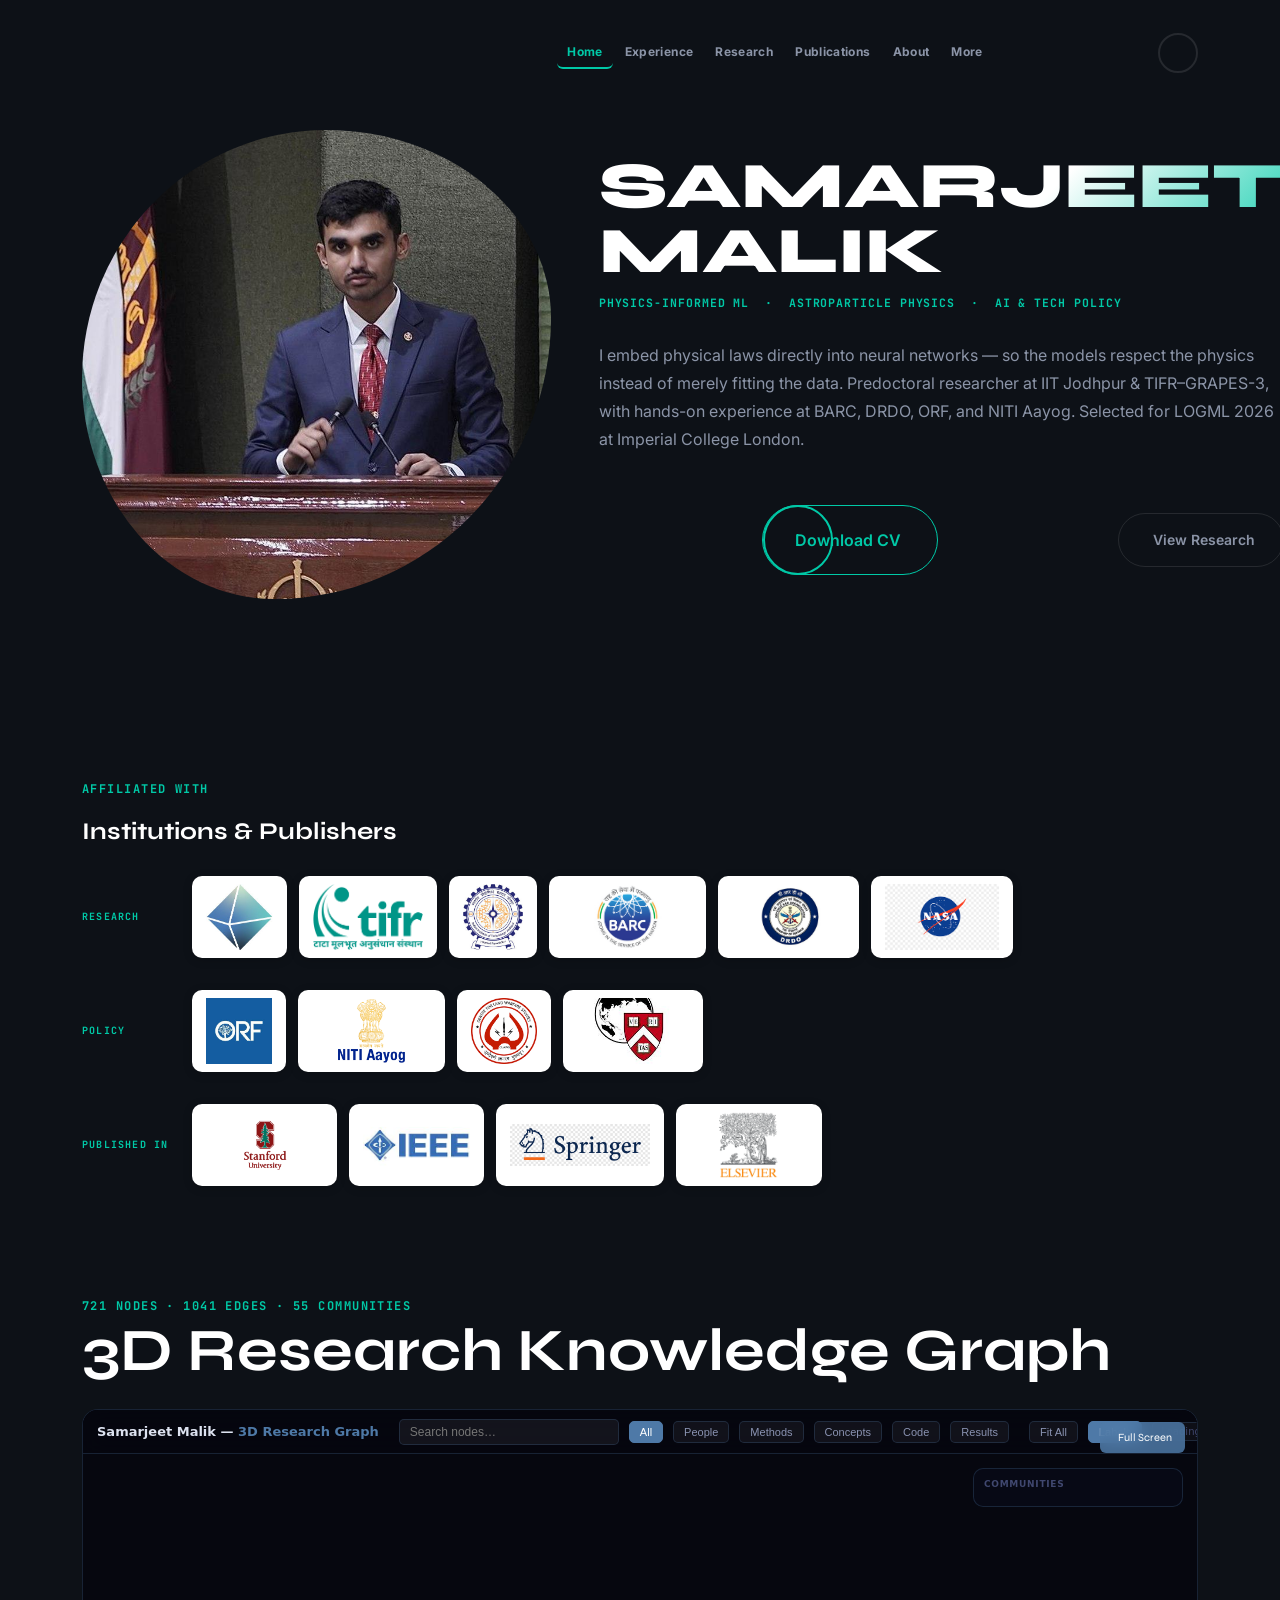
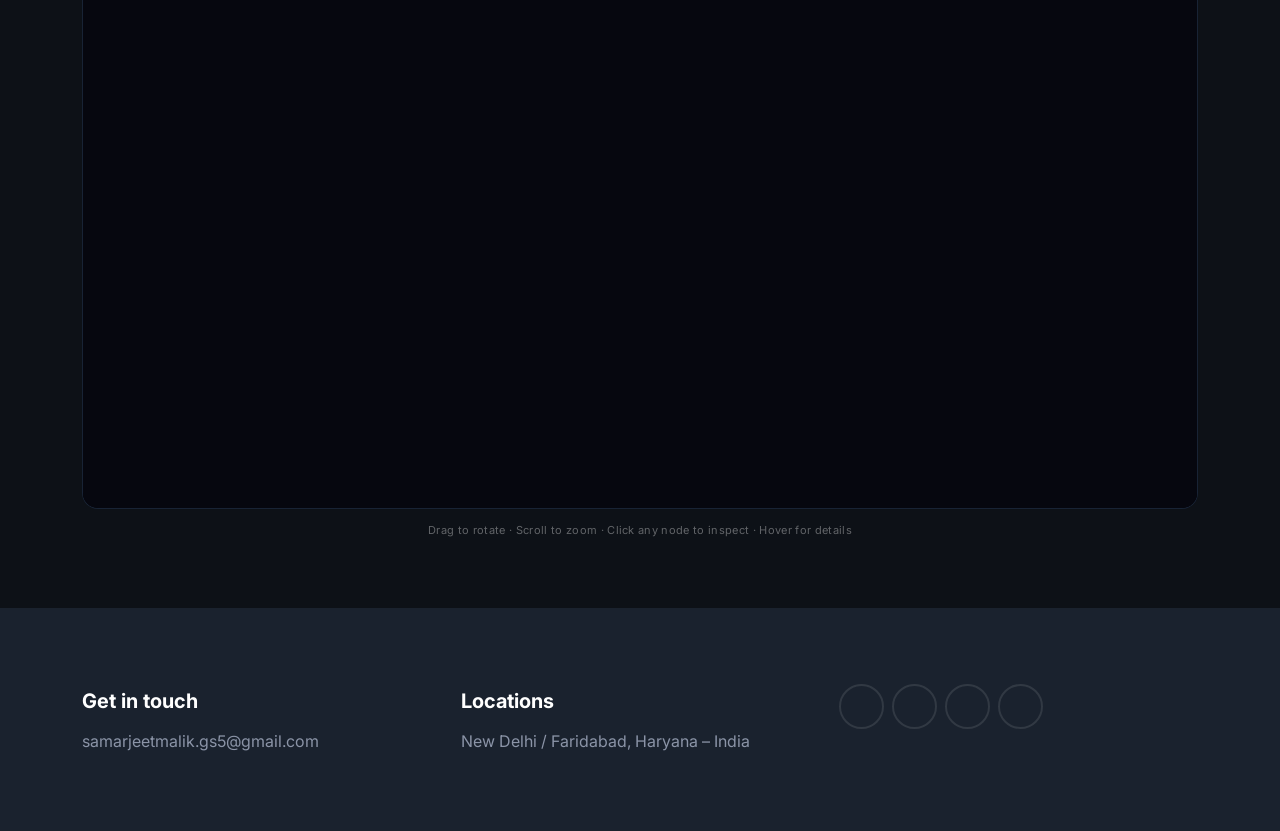
==== commit c47cc894: "feat: better Elsevier+IEEE logos, gold shield-star LOR badge, bigger logo sizes - Replace elsevier.j" ====
--- a/index.html
+++ b/index.html
@@ -203,7 +203,7 @@
                 <div class="affil-logo-item" title="Stanford PAI26 — Accepted"><img src="./assets/images/logos/stanford.png" alt="Stanford" loading="lazy"></div>
                 <div class="affil-logo-item" title="IEEE Conferences"><img src="./assets/images/logos/ieee.jpg" alt="IEEE" loading="lazy"></div>
                 <div class="affil-logo-item" title="Springer ICMLCS"><img src="./assets/images/logos/springer.png" alt="Springer" loading="lazy"></div>
-                <div class="affil-logo-item" title="Elsevier Computational Physics"><img src="./assets/images/logos/elsevier.jpg" alt="Elsevier" loading="lazy"></div>
+                <div class="affil-logo-item" title="Elsevier Computational Physics"><img src="./assets/images/logos/elsevier.webp" alt="Elsevier" loading="lazy"></div>
               </div>
             </div>
 
@@ -1096,7 +1096,7 @@
               <div class="blog-card">
                 <div class="card-content">
                   <div>
-                    <div class="exp-header" style="margin-bottom:6px"><div class="exp-titles"><p class="card-text" class="card-text-light">[J.1] Malik, S. (2025). PINN simulation of laser-induced graphene sensors for cancer detection. <em>Computational Physics</em> (Elsevier).</p></div><img src="./assets/images/logos/elsevier.jpg" alt="Elsevier" class="inst-logo"></div>
+                    <div class="exp-header" style="margin-bottom:6px"><div class="exp-titles"><p class="card-text" class="card-text-light">[J.1] Malik, S. (2025). PINN simulation of laser-induced graphene sensors for cancer detection. <em>Computational Physics</em> (Elsevier).</p></div><img src="./assets/images/logos/elsevier.webp" alt="Elsevier" class="inst-logo"></div>
                     <span class="badge-amber">Under review</span>
                   </div>
                 </div>
@@ -1696,7 +1696,7 @@
             <div class="card-content">
               <div>
                 <div class="rec-header"><img src="./assets/images/logos/barc.png" alt="BARC" class="inst-logo"><div class="rec-titles"><h3 class="h3 card-title">Dr. Martin Mascarenhas</h3>
-                    <h3>Outstanding Scientist &amp; Director BTDG — BARC, Mumbai</h3></div><span class="rec-lor-badge"><ion-icon name="shield-checkmark-outline" aria-hidden="true"></ion-icon> LOR on File</span>
+                    <h3>Outstanding Scientist &amp; Director BTDG — BARC, Mumbai</h3></div><span class="rec-lor-badge"><svg viewBox="0 0 20 24" width="15" height="17" aria-hidden="true" style="flex-shrink:0"><path d="M10 0L0 4v8c0 6.6 4.3 12.8 10 14.5C15.7 24.8 20 18.6 20 12V4L10 0z" fill="currentColor"/><text x="10" y="16.5" text-anchor="middle" font-size="12" fill="white" font-weight="900">★</text></svg>LOR Verified</span>
                 </div>
                 <p class="card-text">
                   One of the world's leading researchers in Radio Frequency and X-Ray sciences; Head Scientist at
@@ -1715,7 +1715,7 @@
             <div class="card-content">
               <div>
                 <div class="rec-header"><img src="./assets/images/logos/niti.png" alt="NITI Aayog" class="inst-logo"><div class="rec-titles"><h3 class="h3 card-title">Sanjeet Singh, IRS</h3>
-                    <h3>Senior Adviser, Economics &amp; Finance II Division — NITI Aayog, New Delhi</h3></div><span class="rec-lor-badge"><ion-icon name="shield-checkmark-outline" aria-hidden="true"></ion-icon> LOR on File</span>
+                    <h3>Senior Adviser, Economics &amp; Finance II Division — NITI Aayog, New Delhi</h3></div><span class="rec-lor-badge"><svg viewBox="0 0 20 24" width="15" height="17" aria-hidden="true" style="flex-shrink:0"><path d="M10 0L0 4v8c0 6.6 4.3 12.8 10 14.5C15.7 24.8 20 18.6 20 12V4L10 0z" fill="currentColor"/><text x="10" y="16.5" text-anchor="middle" font-size="12" fill="white" font-weight="900">★</text></svg>LOR Verified</span>
                 </div>
                 <p class="card-text">
                   Senior civil servant and policy adviser specialising in macroeconomic policy, public finance, and
@@ -1734,7 +1734,7 @@
             <div class="card-content">
               <div>
                 <div class="rec-header"><img src="./assets/images/logos/drdo.jpg" alt="DRDO" class="inst-logo"><div class="rec-titles"><h3 class="h3 card-title">Bani Hazra</h3>
-                    <h3>Scientific Officer (G), Group Head ATRC — R&amp;DE(Engrs), DRDO, Pune</h3></div><span class="rec-lor-badge"><ion-icon name="shield-checkmark-outline" aria-hidden="true"></ion-icon> LOR on File</span>
+                    <h3>Scientific Officer (G), Group Head ATRC — R&amp;DE(Engrs), DRDO, Pune</h3></div><span class="rec-lor-badge"><svg viewBox="0 0 20 24" width="15" height="17" aria-hidden="true" style="flex-shrink:0"><path d="M10 0L0 4v8c0 6.6 4.3 12.8 10 14.5C15.7 24.8 20 18.6 20 12V4L10 0z" fill="currentColor"/><text x="10" y="16.5" text-anchor="middle" font-size="12" fill="white" font-weight="900">★</text></svg>LOR Verified</span>
                 </div>
                 <p class="card-text">
                   Pioneer of the Daksh DRDO robot and leading scientist in Robotics, Sensors, AI, and Electronics.
@@ -1754,7 +1754,7 @@
             <div class="card-content">
               <div>
                 <div class="rec-header"><img src="./assets/images/logos/barc.png" alt="BARC" class="inst-logo"><div class="rec-titles"><h3 class="h3 card-title">Dr. J. Padma Nilaya</h3>
-                    <h3>Scientific Officer (H), Head Laser &amp; Plasma Technology Division — BARC, Mumbai</h3></div><span class="rec-lor-badge"><ion-icon name="shield-checkmark-outline" aria-hidden="true"></ion-icon> LOR on File</span>
+                    <h3>Scientific Officer (H), Head Laser &amp; Plasma Technology Division — BARC, Mumbai</h3></div><span class="rec-lor-badge"><svg viewBox="0 0 20 24" width="15" height="17" aria-hidden="true" style="flex-shrink:0"><path d="M10 0L0 4v8c0 6.6 4.3 12.8 10 14.5C15.7 24.8 20 18.6 20 12V4L10 0z" fill="currentColor"/><text x="10" y="16.5" text-anchor="middle" font-size="12" fill="white" font-weight="900">★</text></svg>LOR Verified</span>
                 </div>
                 <p class="card-text">
                   One of India's leading laser scientists, specialising in advanced laser systems, laser-plasma
@@ -1775,7 +1775,7 @@
             <div class="card-content">
               <div>
                 <div class="rec-header"><img src="./assets/images/logos/wwf.png" alt="WWF" class="inst-logo"><div class="rec-titles"><h3 class="h3 card-title">Prashant Padalia</h3>
-                    <h3>Director — WWF India, Young Conservationist Programme</h3></div><span class="rec-lor-badge"><ion-icon name="shield-checkmark-outline" aria-hidden="true"></ion-icon> LOR on File</span>
+                    <h3>Director — WWF India, Young Conservationist Programme</h3></div><span class="rec-lor-badge"><svg viewBox="0 0 20 24" width="15" height="17" aria-hidden="true" style="flex-shrink:0"><path d="M10 0L0 4v8c0 6.6 4.3 12.8 10 14.5C15.7 24.8 20 18.6 20 12V4L10 0z" fill="currentColor"/><text x="10" y="16.5" text-anchor="middle" font-size="12" fill="white" font-weight="900">★</text></svg>LOR Verified</span>
                 </div>
                 <p class="card-text">
                   Senior conservation leader at WWF India overseeing the Young Conservationist Programme.
--- a/assets/css/style.css
+++ b/assets/css/style.css
@@ -1510,9 +1510,9 @@
 }
 
 .affil-logo-item img {
-  height: 44px;
+  height: 54px;
   width: auto;
-  max-width: 120px;
+  max-width: 140px;
   display: block;
   object-fit: contain;
 }
@@ -1521,11 +1521,11 @@
   .affil-strip { gap: 32px; }
   .affil-group { flex-direction: row; align-items: center; gap: 20px; }
   .affil-group-label { min-width: 90px; }
-  .affil-logo-item img { height: 48px; }
+  .affil-logo-item img { height: 60px; }
 }
 
 @media (min-width: 1200px) {
-  .affil-logo-item img { height: 52px; }
+  .affil-logo-item img { height: 66px; }
 }
 
 
@@ -1713,10 +1713,10 @@
 .exp-titles { flex:1; min-width:0; }
 .exp-titles h3 { margin-bottom:2px; }
 .inst-logo {
-  height:44px; width:auto; max-width:110px;
+  height:58px; width:auto; max-width:140px;
   object-fit:contain;
   flex-shrink:0; border-radius:8px;
-  padding:5px 7px;
+  padding:6px 9px;
   background: white;
   box-shadow: 0 1px 6px rgba(0,0,0,0.14);
 }
@@ -1728,14 +1728,16 @@
 .rec-titles { flex:1; min-width:0; }
 .rec-titles h3 { margin-bottom:2px; }
 .rec-lor-badge {
-  font-family: var(--ff-mono); font-size:0.88rem; padding:5px 14px;
-  background: linear-gradient(135deg, rgba(0,201,167,0.14), rgba(0,201,167,0.05));
-  color:var(--accent);
-  border:1.5px solid rgba(0,201,167,0.32); border-radius:100px;
+  font-family: var(--ff-mono); font-size:0.88rem; padding:5px 16px 5px 11px;
+  background: linear-gradient(135deg, rgba(255,184,0,0.15), rgba(255,184,0,0.05));
+  color: #D4940A;
+  border:1.5px solid rgba(255,184,0,0.42); border-radius:100px;
   white-space:nowrap; flex-shrink:0;
-  display:inline-flex; align-items:center; gap:5px;
+  display:inline-flex; align-items:center; gap:7px;
   font-weight:700; letter-spacing:0.04em;
 }
+[data-theme="dark"]  .rec-lor-badge { color:#FFB800; border-color:rgba(255,184,0,0.52); background:linear-gradient(135deg,rgba(255,184,0,0.14),rgba(255,184,0,0.04)); }
+[data-theme="light"] .rec-lor-badge { color:#B87D00; border-color:rgba(180,130,0,0.45); }
 
 /* Achievement items with logo */
 .achievement-with-logo {
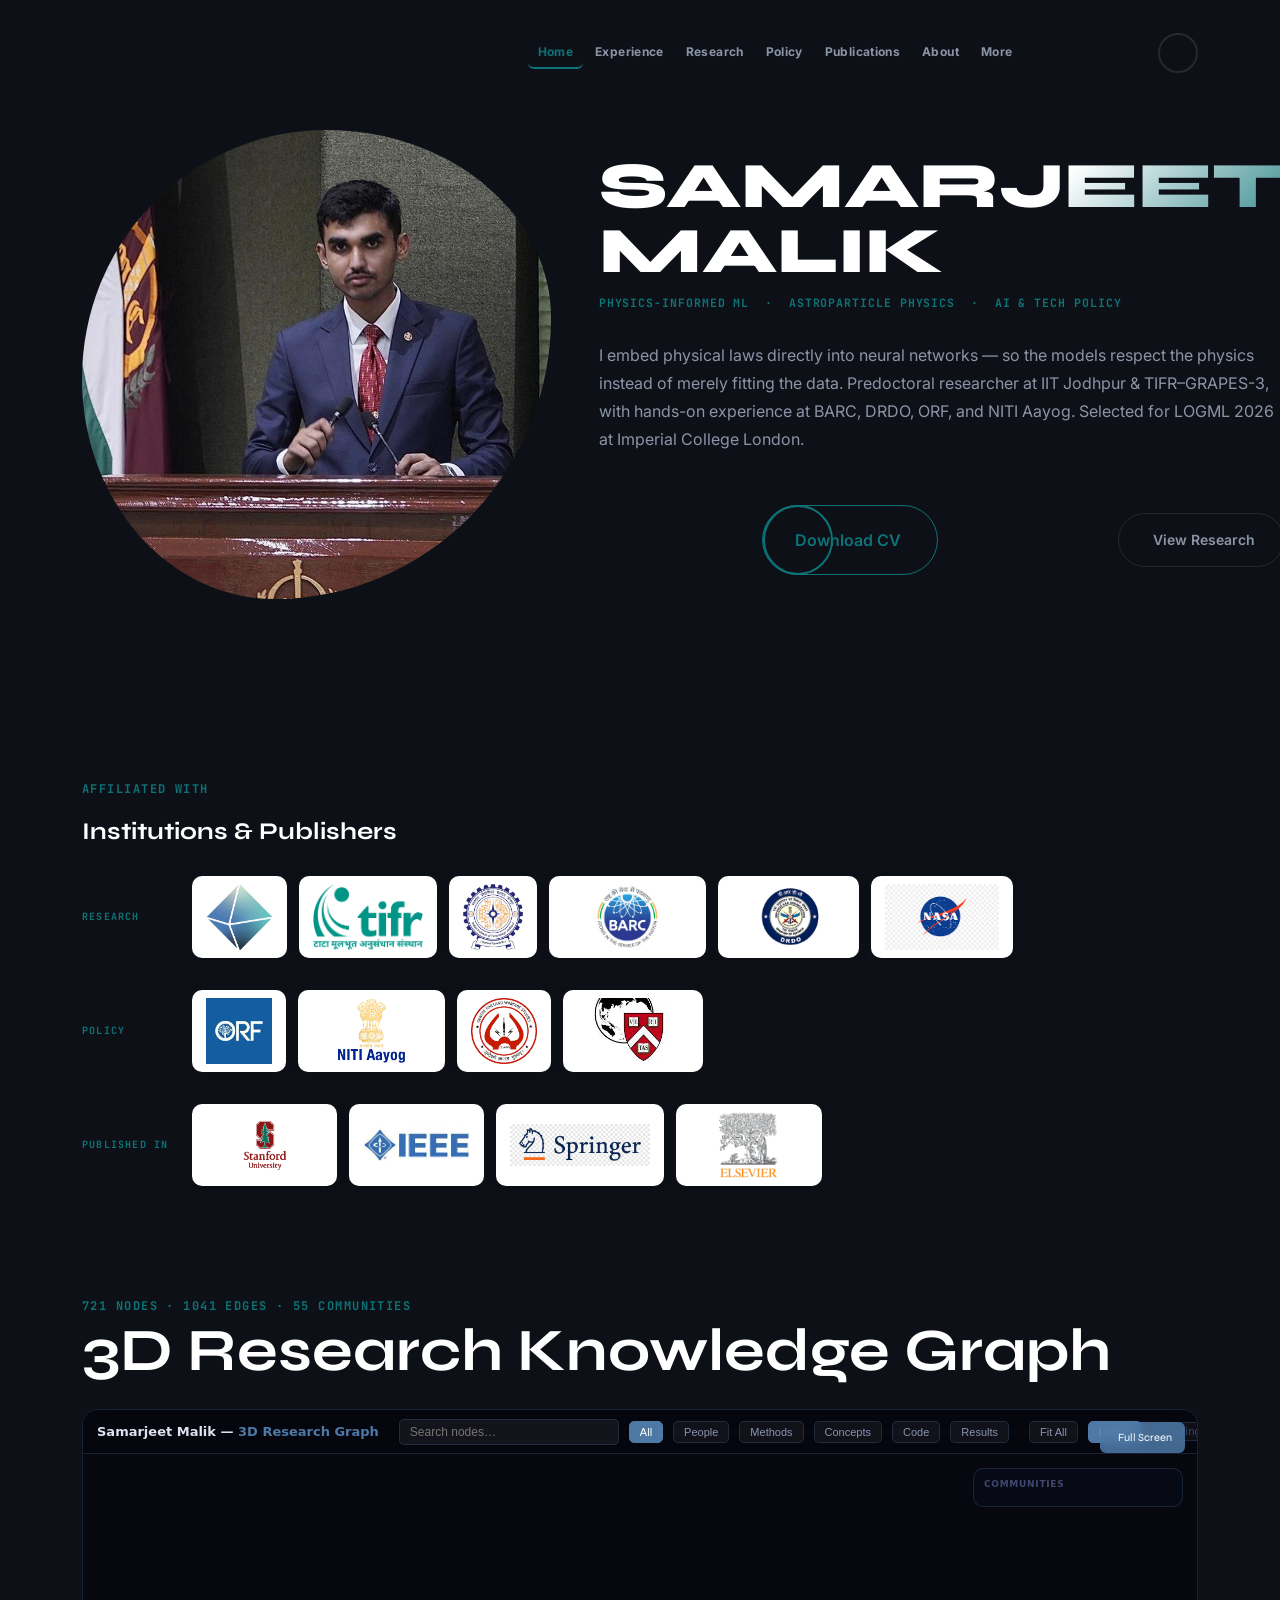
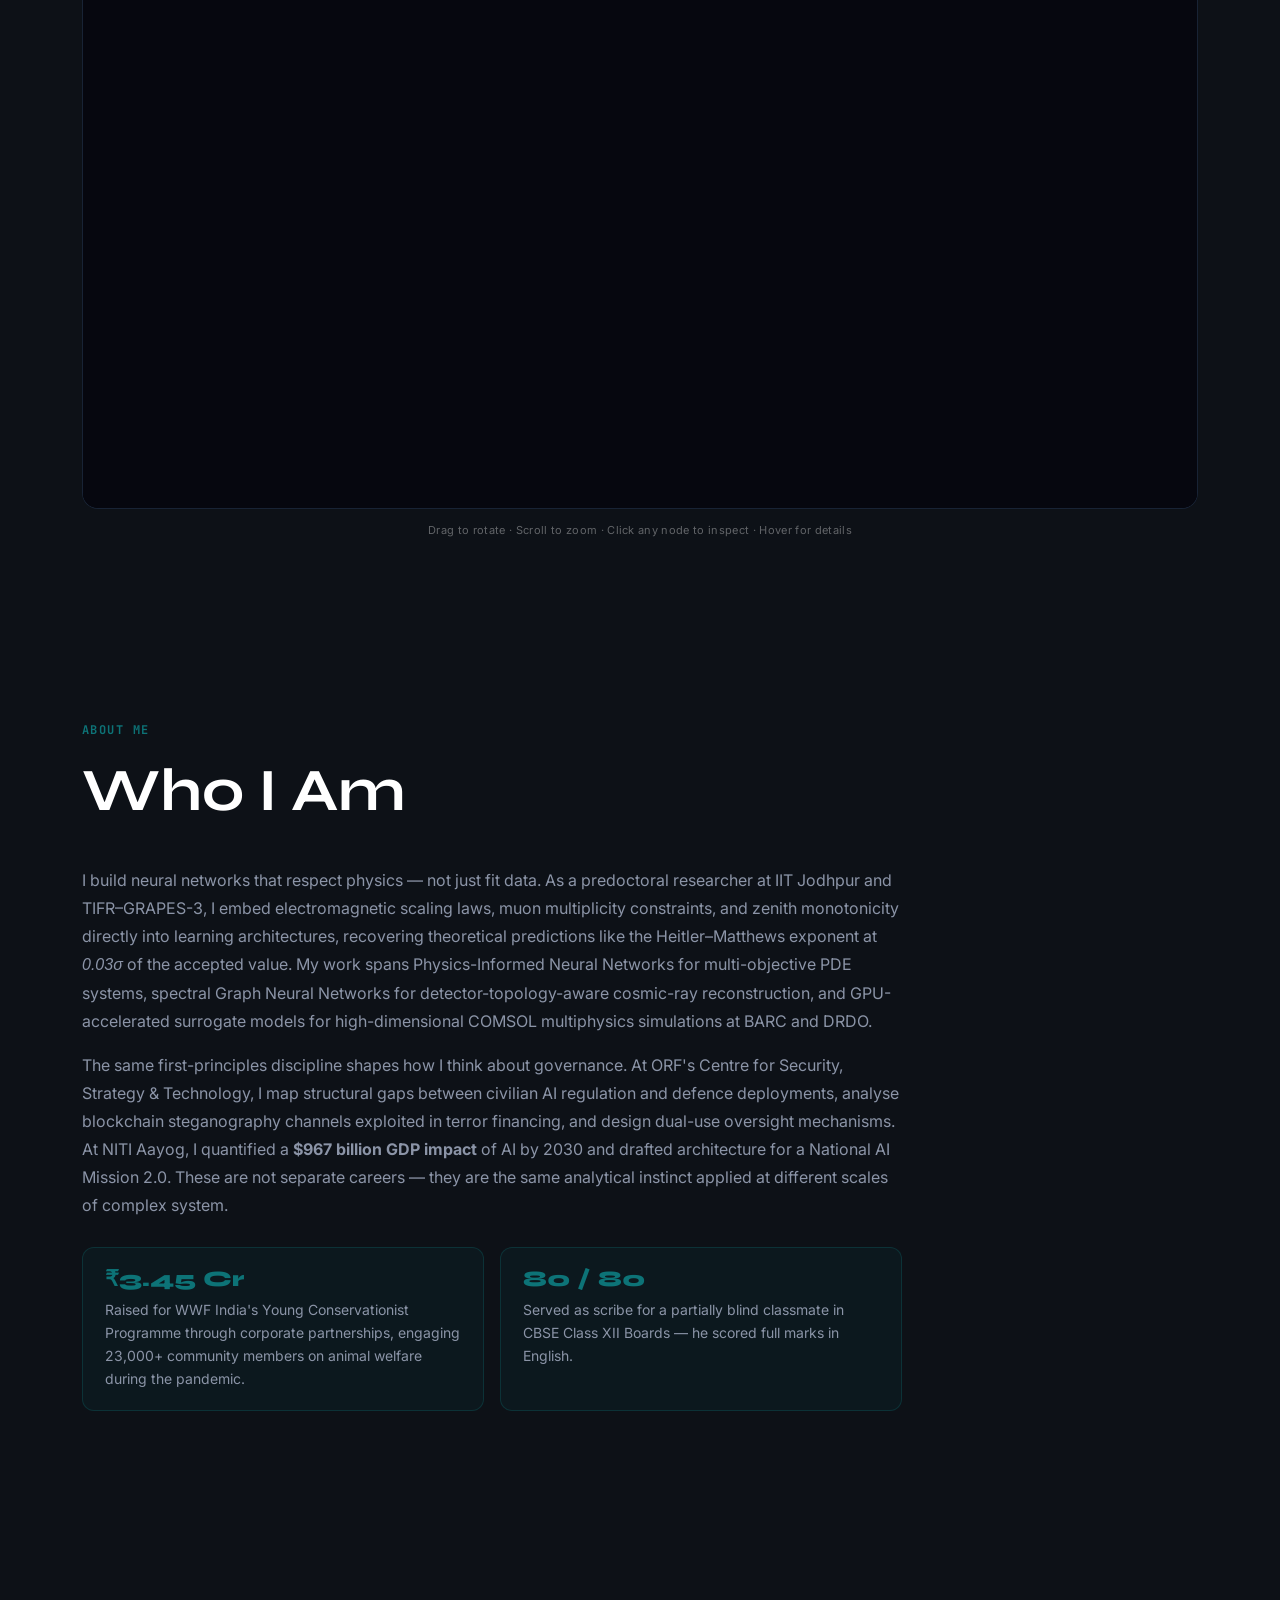
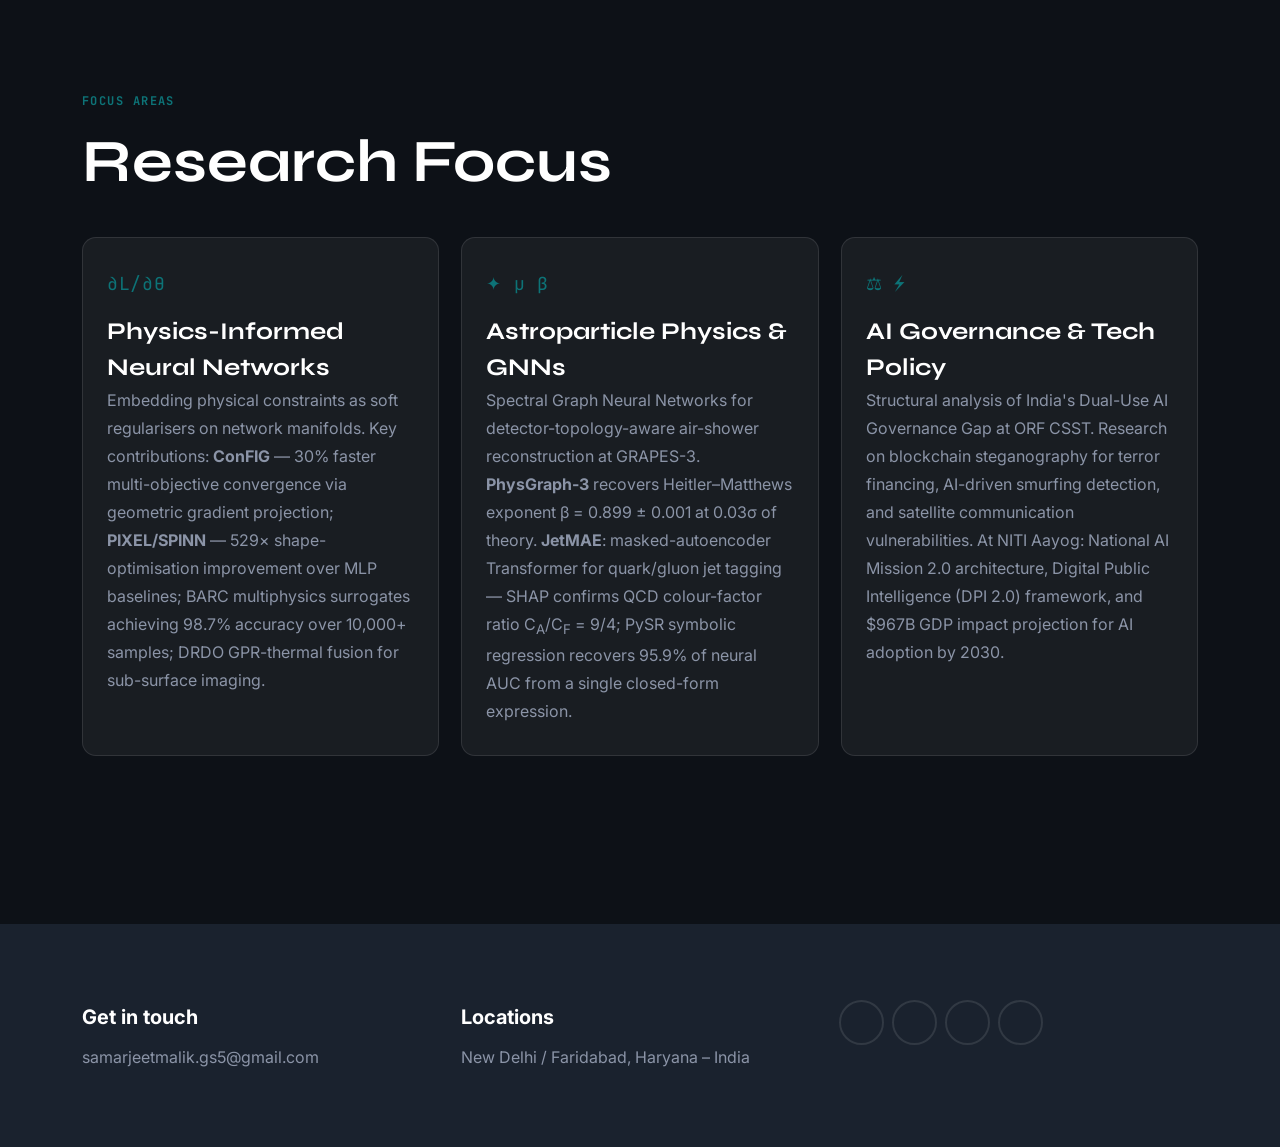
==== commit 8aec9de3: "feat: portfolio v2 — About, ResearchFocus, Policy, JetMAE, link fixes, CV hosting TASK 1 – Project l" ====
--- a/index.html
+++ b/index.html
@@ -110,6 +110,7 @@
           <li><a href="#home"            class="navbar-link">Home</a></li>
           <li><a href="#experience"      class="navbar-link">Experience</a></li>
           <li><a href="#portfolio"       class="navbar-link">Research</a></li>
+          <li><a href="#policy"          class="navbar-link">Policy</a></li>
           <li><a href="#publications"    class="navbar-link">Publications</a></li>
           <li><a href="#achievements"    class="navbar-link">About</a></li>
           <li><a href="#recommendations" class="navbar-link">More</a></li>
@@ -150,7 +151,7 @@
             </p>
 
             <div class="hero-cta-row">
-              <a href="https://drive.google.com/file/d/1IoeTaFqFokjgy1-lPOTSLSiRjnL-RrbH/view?usp=sharing" class="btn has-before" rel="noopener noreferrer" target="_blank">
+              <a href="./assets/cv/samarjeet-malik-cv.pdf" class="btn has-before" rel="noopener noreferrer" target="_blank">
                 <span class="span">Download CV</span>
                 <ion-icon name="download-outline" aria-hidden="true"></ion-icon>
               </a>
@@ -228,6 +229,61 @@
             </a>
           </div>
           <p class="kg-hint">Drag to rotate · Scroll to zoom · Click any node to inspect · Hover for details</p>
+        </div>
+      </section>
+
+      <!-- ABOUT (home page) -->
+      <section class="section about-section" data-page="home" id="about">
+        <div class="container">
+          <p class="section-subtitle">About Me</p>
+          <h2 class="h2 section-title">Who I Am</h2>
+          <div class="about-content">
+            <p class="section-text">
+              I build neural networks that respect physics — not just fit data. As a predoctoral researcher at IIT Jodhpur and TIFR–GRAPES-3, I embed electromagnetic scaling laws, muon multiplicity constraints, and zenith monotonicity directly into learning architectures, recovering theoretical predictions like the Heitler–Matthews exponent at <em>0.03σ</em> of the accepted value. My work spans Physics-Informed Neural Networks for multi-objective PDE systems, spectral Graph Neural Networks for detector-topology-aware cosmic-ray reconstruction, and GPU-accelerated surrogate models for high-dimensional COMSOL multiphysics simulations at BARC and DRDO.
+            </p>
+            <p class="section-text" style="margin-top:16px">
+              The same first-principles discipline shapes how I think about governance. At ORF's Centre for Security, Strategy &amp; Technology, I map structural gaps between civilian AI regulation and defence deployments, analyse blockchain steganography channels exploited in terror financing, and design dual-use oversight mechanisms. At NITI Aayog, I quantified a <strong>$967 billion GDP impact</strong> of AI by 2030 and drafted architecture for a National AI Mission 2.0. These are not separate careers — they are the same analytical instinct applied at different scales of complex system.
+            </p>
+            <div class="about-callout">
+              <div class="callout-item">
+                <span class="callout-icon">₹3.45 Cr</span>
+                <span class="callout-text">Raised for WWF India's Young Conservationist Programme through corporate partnerships, engaging 23,000+ community members on animal welfare during the pandemic.</span>
+              </div>
+              <div class="callout-item">
+                <span class="callout-icon">80 / 80</span>
+                <span class="callout-text">Served as scribe for a partially blind classmate in CBSE Class XII Boards — he scored full marks in English.</span>
+              </div>
+            </div>
+          </div>
+        </div>
+      </section>
+
+      <!-- RESEARCH FOCUS (home page) -->
+      <section class="section research-focus-section" data-page="home" id="research-focus">
+        <div class="container">
+          <p class="section-subtitle">Focus Areas</p>
+          <h2 class="h2 section-title">Research Focus</h2>
+          <div class="focus-grid">
+
+            <div class="focus-card">
+              <div class="focus-icon">∂L/∂θ</div>
+              <h3 class="h3 card-title">Physics-Informed Neural Networks</h3>
+              <p class="card-text">Embedding physical constraints as soft regularisers on network manifolds. Key contributions: <strong>ConFIG</strong> — 30% faster multi-objective convergence via geometric gradient projection; <strong>PIXEL/SPINN</strong> — 529× shape-optimisation improvement over MLP baselines; BARC multiphysics surrogates achieving 98.7% accuracy over 10,000+ samples; DRDO GPR-thermal fusion for sub-surface imaging.</p>
+            </div>
+
+            <div class="focus-card">
+              <div class="focus-icon">✦ μ β</div>
+              <h3 class="h3 card-title">Astroparticle Physics &amp; GNNs</h3>
+              <p class="card-text">Spectral Graph Neural Networks for detector-topology-aware air-shower reconstruction at GRAPES-3. <strong>PhysGraph-3</strong> recovers Heitler–Matthews exponent β = 0.899 ± 0.001 at 0.03σ of theory. <strong>JetMAE</strong>: masked-autoencoder Transformer for quark/gluon jet tagging — SHAP confirms QCD colour-factor ratio C<sub>A</sub>/C<sub>F</sub> = 9/4; PySR symbolic regression recovers 95.9% of neural AUC from a single closed-form expression.</p>
+            </div>
+
+            <div class="focus-card">
+              <div class="focus-icon">⚖ ⚡</div>
+              <h3 class="h3 card-title">AI Governance &amp; Tech Policy</h3>
+              <p class="card-text">Structural analysis of India's Dual-Use AI Governance Gap at ORF CSST. Research on blockchain steganography for terror financing, AI-driven smurfing detection, and satellite communication vulnerabilities. At NITI Aayog: National AI Mission 2.0 architecture, Digital Public Intelligence (DPI 2.0) framework, and $967B GDP impact projection for AI adoption by 2030.</p>
+            </div>
+
+          </div>
         </div>
       </section>
 
@@ -690,7 +746,25 @@
         </div>
         <ul class="blog-list" style="margin-top:20px">
 
-          
+          <!-- JetMAE -->
+          <li>
+            <div class="blog-card">
+              <figure class="card-banner img-holder" style="--width:700;--height:470;display:flex;justify-content:center;align-items:center;background:linear-gradient(135deg,#0D1B2A 50%,#0D7377 100%);">
+                <span style="font-family:var(--ff-mono);font-size:2.2rem;color:rgba(255,255,255,0.75);letter-spacing:0.12em;">JetMAE</span>
+              </figure>
+              <div class="card-content">
+                <div>
+                  <h3 class="h3 card-title">JetMAE – Masked Autoencoder for Quark/Gluon Jet Tagging</h3>
+                  <p class="card-text">Masked-autoencoder Transformer for particle-physics jet tagging. SHAP attribution confirmed QCD colour-factor ratio C<sub>A</sub>/C<sub>F</sub> = 9/4; PySR symbolic regression recovered 95.9% of neural AUC from a single closed-form expression. <strong>Accepted — Stanford PAI26, 2026.</strong></p>
+                  <p class="card-text">Tech Stack: Python · PyTorch · PySR · SHAP</p>
+                  <a href="https://github.com/SamarjeetMalik/JetMAE" class="btn has-before" target="_blank" rel="noopener noreferrer">
+                    <span class="span">View project</span><ion-icon name="arrow-forward"></ion-icon>
+                  </a>
+                </div>
+              </div>
+            </div>
+          </li>
+
 
 
           
@@ -805,7 +879,7 @@
                     high-fidelity physics simulations. Supports multi-task learning with robust validation.
                   </p>
                   <p class="card-text">Tech Stack: Python · TensorFlow</p>
-                  <a href="https://github.com/SamarjeetMalik/Neural-Nets-for-point-cloud" class="btn has-before">
+                  <a href="https://github.com/SamarjeetMalik/Conflict-free-PINN-training-methods" class="btn has-before">
                     <span class="span">View project</span>
                     <ion-icon name="arrow-forward"></ion-icon>
                   </a>
@@ -883,6 +957,71 @@
       </section>
 
 
+      <!-- POLICY WRITING -->
+      <section class="section blog policy-section" aria-labelledby="policy-label" data-page="policy" id="policy">
+        <div class="container">
+          <p class="section-subtitle" id="policy-label">Policy Work</p>
+          <h2 class="h2 section-title">Policy Writing</h2>
+          <p class="section-text" style="margin-bottom:28px;max-width:700px">Research and analysis produced at ORF Centre for Security, Strategy &amp; Technology (CSST) and NITI Aayog. Views are personal.</p>
+
+          <ul class="pubication-list">
+
+            <li>
+              <div class="blog-card">
+                <div class="card-content">
+                  <div>
+                    <div class="exp-header"><div class="exp-titles"><h3 class="h3 card-title">Dead Drops on the Blockchain: Terror Networks and On-Chain Steganography</h3></div><img src="./assets/images/logos/orf.jpg" alt="ORF" class="inst-logo"></div>
+                    <p class="card-text"><em>ORF – Centre for Security, Strategy &amp; Technology · April 2026</em><br>I analyse how terrorist networks exploit subliminal signature channels in blockchain transactions to embed encrypted operational communications within cryptocurrency transfers, remaining undetectable by FATF guidance and existing financial surveillance platforms — proposing reclassification of non-financial blockchain data and establishment of FININT-SIGINT steganalysis cells.</p>
+                    <span class="badge-teal">ORF / CSST · April 2026</span>
+                    <a href="./assets/policy/dead-drops-blockchain-orf.pdf" class="btn has-before" target="_blank" rel="noopener" style="margin-left:10px;display:inline-flex;vertical-align:middle;margin-top:8px"><span class="span">Read</span><ion-icon name="arrow-forward"></ion-icon></a>
+                  </div>
+                </div>
+              </div>
+            </li>
+
+            <li>
+              <div class="blog-card">
+                <div class="card-content">
+                  <div>
+                    <div class="exp-header"><div class="exp-titles"><h3 class="h3 card-title">Watching the Money, Missing the Message: Covert Communication Risks in Blockchain Transactions</h3></div><img src="./assets/images/logos/orf.jpg" alt="ORF" class="inst-logo"></div>
+                    <p class="card-text"><em>ORF · April 2026</em><br>I identify a structural blind spot in blockchain analytics: platforms optimised for financial flow surveillance cannot detect non-financial information — encrypted operational orders — embedded in transaction metadata using on-chain steganography.</p>
+                    <span class="badge-amber">ORF · April 2026</span>
+                    <a href="./assets/policy/orf-moneymatters.pdf" class="btn has-before" target="_blank" rel="noopener" style="margin-left:10px;display:inline-flex;vertical-align:middle;margin-top:8px"><span class="span">Read</span><ion-icon name="arrow-forward"></ion-icon></a>
+                  </div>
+                </div>
+              </div>
+            </li>
+
+            <li>
+              <div class="blog-card">
+                <div class="card-content">
+                  <div>
+                    <div class="exp-header"><div class="exp-titles"><h3 class="h3 card-title">Afghanistan: Economic Assessment Pre &amp; Post 2021</h3></div><img src="./assets/images/logos/orf.jpg" alt="ORF" class="inst-logo"></div>
+                    <p class="card-text"><em>ORF – CSST · March 2026</em><br>I document Afghanistan's economic reversal following the Taliban's August 2021 return to power — mapping the contraction driven by suspension of USD 8+ billion in annual foreign aid, frozen central bank reserves, and collapse of the formal banking sector, with sectoral analysis across agriculture, mining, trade, and labour markets.</p>
+                    <span class="badge-amber">ORF / CSST · March 2026</span>
+                    <span class="badge-gray" style="margin-left:6px">PDF — add to /assets/policy/</span>
+                  </div>
+                </div>
+              </div>
+            </li>
+
+            <li>
+              <div class="blog-card">
+                <div class="card-content">
+                  <div>
+                    <div class="exp-header"><div class="exp-titles"><h3 class="h3 card-title">Artificial Intelligence in India: Sovereign Intelligence for Viksit Bharat</h3></div><img src="./assets/images/logos/niti.png" alt="NITI Aayog" class="inst-logo"></div>
+                    <p class="card-text"><em>NITI Aayog Working Paper DP/2026/01 · 2026</em><br>I present a comprehensive policy framework for India's AI ecosystem spanning compute infrastructure, talent pipelines, R&amp;D investment, geostrategic positioning under the US-India TRUST Initiative, and governance architecture — projecting a <strong>$967 billion GDP impact</strong> of AI adoption by 2030 and proposing National AI Mission 2.0 with Digital Public Intelligence (DPI 2.0).</p>
+                    <span class="badge-teal">NITI Aayog · 2026</span>
+                    <a href="./assets/policy/niti-aayog-ai-india.pdf" class="btn has-before" target="_blank" rel="noopener" style="margin-left:10px;display:inline-flex;vertical-align:middle;margin-top:8px"><span class="span">Read</span><ion-icon name="arrow-forward"></ion-icon></a>
+                  </div>
+                </div>
+              </div>
+            </li>
+
+          </ul>
+        </div>
+      </section>
+
       <!-- ACHIEVEMENTS-->
             <section class="section blog" aria-labelledby="blog-label" data-page="achievements">
         <div class="container">
@@ -1795,6 +1934,26 @@
   </section>
 
 
+  <!-- CONTACT FORM (recommendations page) -->
+  <section class="section blog" aria-labelledby="contact-label" data-page="recommendations">
+    <div class="container">
+      <p class="section-subtitle" id="contact-label">Contact</p>
+      <h2 class="h2 section-title">Get in Touch</h2>
+      <p class="section-text" style="margin-bottom:24px;max-width:600px">Feel free to reach out about research collaborations, policy work, or speaking engagements.</p>
+      <form class="contact-form" action="https://formspree.io/f/YOUR_FORM_ID" method="POST" target="_blank">
+        <input type="text"  name="name"    placeholder="Your name"    required>
+        <input type="email" name="email"   placeholder="Your email"   required>
+        <input type="text"  name="subject" placeholder="Subject">
+        <textarea name="message" rows="5"  placeholder="Your message" required></textarea>
+        <button type="submit" class="btn has-before">
+          <span class="span">Send Message</span>
+          <ion-icon name="paper-plane-outline" aria-hidden="true"></ion-icon>
+        </button>
+      </form>
+      <p style="margin-top:16px;font-size:1.3rem;color:var(--roman-silver)">Or email directly: <a href="mailto:samarjeetmalik.gs5@gmail.com" style="color:var(--accent)">samarjeetmalik.gs5@gmail.com</a></p>
+    </div>
+  </section>
+
   <!--
     - #FOOTER
   -->
--- a/assets/css/style.css
+++ b/assets/css/style.css
@@ -27,8 +27,8 @@
   --white:  hsla(0, 0%, 100%, 1);
   --white_a10: hsla(0, 0%, 100%, 0.10);
   --white_a5:  hsla(0, 0%, 100%, 0.05);
-  --accent: #00C9A7;                        /* electric teal */
-  --accent-dim: rgba(0,201,167,0.15);
+  --accent: #0D7377;                        /* electric teal */
+  --accent-dim: rgba(13,115,119,0.15);
   --navy: #0D1B2A;
 
   /**
@@ -1506,7 +1506,7 @@
 
 .affil-logo-item:hover {
   transform: translateY(-3px);
-  box-shadow: 0 8px 24px rgba(0,201,167,0.28), 0 2px 10px rgba(0,0,0,0.12);
+  box-shadow: 0 8px 24px rgba(13,115,119,0.28), 0 2px 10px rgba(0,0,0,0.12);
 }
 
 .affil-logo-item img {
@@ -1593,12 +1593,12 @@
   font-family: var(--ff-mono) !important;
   font-size: 1.15rem !important;
   letter-spacing: 0.02em;
-  border-color: rgba(0,201,167,0.20) !important;
+  border-color: rgba(13,115,119,0.20) !important;
 }
 .tag:hover {
   background-color: var(--accent) !important;
   border-color: var(--accent) !important;
-  box-shadow: 0 0 12px rgba(0,201,167,0.35);
+  box-shadow: 0 0 12px rgba(13,115,119,0.35);
 }
 
 
@@ -1701,7 +1701,7 @@
   #DOI / STATUS BADGES
 \*-----------------------------------*/
 
-.badge-teal  { font-size:1.1rem; background:rgba(0,201,167,0.12); color:#00C9A7; padding:3px 10px; border-radius:4px; font-weight:600; border:1px solid rgba(0,201,167,0.30); font-family:var(--ff-mono); display:inline-block; margin-top:6px; }
+.badge-teal  { font-size:1.1rem; background:rgba(13,115,119,0.12); color:#0D7377; padding:3px 10px; border-radius:4px; font-weight:600; border:1px solid rgba(13,115,119,0.30); font-family:var(--ff-mono); display:inline-block; margin-top:6px; }
 .badge-amber { font-size:1.1rem; background:rgba(242,142,43,0.12); color:#F28E2B; padding:3px 10px; border-radius:4px; font-weight:600; border:1px solid rgba(242,142,43,0.30); font-family:var(--ff-mono); display:inline-block; margin-top:6px; }
 .badge-gray  { font-size:1.1rem; background:rgba(160,160,180,0.10); color:#9aa3c2; padding:3px 10px; border-radius:4px; font-weight:600; border:1px solid rgba(160,160,180,0.20); font-family:var(--ff-mono); display:inline-block; margin-top:6px; }
 
@@ -1760,7 +1760,7 @@
   margin-left: 6px;
   vertical-align: middle;
 }
-.pub-status.published { background: rgba(0,201,167,0.15); color: var(--accent); border: 1px solid rgba(0,201,167,0.35); }
+.pub-status.published { background: rgba(13,115,119,0.15); color: var(--accent); border: 1px solid rgba(13,115,119,0.35); }
 .pub-status.review    { background: rgba(242,142,43,0.12); color: #F28E2B;       border: 1px solid rgba(242,142,43,0.35); }
 .pub-status.prep      { background: rgba(160,160,180,0.10); color: #aaa;          border: 1px solid rgba(160,160,180,0.25); }
 
@@ -1782,7 +1782,7 @@
   #BACK-TO-TOP (teal)
 \*-----------------------------------*/
 
-.back-top-btn { background-color: var(--accent); box-shadow: 0 4px 16px rgba(0,201,167,0.4); }
+.back-top-btn { background-color: var(--accent); box-shadow: 0 4px 16px rgba(13,115,119,0.4); }
 .back-top-btn:hover { background-color: var(--white); color: var(--accent); }
 
 
@@ -1797,3 +1797,114 @@
   background-clip: text;
 }
 
+
+/*-----------------------------------*\
+  #ABOUT SECTION
+\*-----------------------------------*/
+
+.about-section .about-content { max-width: 820px; }
+
+.about-callout {
+  display: grid;
+  grid-template-columns: 1fr 1fr;
+  gap: 16px;
+  margin-top: 28px;
+}
+
+.callout-item {
+  background: rgba(13,115,119,0.08);
+  border: 1px solid rgba(13,115,119,0.28);
+  border-radius: 12px;
+  padding: 20px 22px;
+  display: flex;
+  flex-direction: column;
+  gap: 8px;
+}
+
+.callout-icon {
+  font-size: 2.2rem;
+  font-weight: 800;
+  color: var(--accent);
+  font-family: var(--ff-syne);
+  line-height: 1;
+}
+
+.callout-text {
+  font-size: 1.4rem;
+  color: var(--roman-silver);
+  line-height: 1.65;
+}
+
+@media (max-width: 640px) {
+  .about-callout { grid-template-columns: 1fr; }
+}
+
+/*-----------------------------------*\
+  #RESEARCH FOCUS SECTION
+\*-----------------------------------*/
+
+.focus-grid {
+  display: grid;
+  grid-template-columns: repeat(3, 1fr);
+  gap: 22px;
+  margin-top: 32px;
+}
+
+.focus-card {
+  background: var(--white_a5);
+  border: 1px solid var(--white_a10);
+  border-radius: 14px;
+  padding: 30px 24px;
+  transition: transform 0.25s, box-shadow 0.25s, border-color 0.25s;
+}
+
+.focus-card:hover {
+  transform: translateY(-5px);
+  box-shadow: 0 14px 42px rgba(13,115,119,0.18);
+  border-color: rgba(13,115,119,0.4);
+}
+
+.focus-icon {
+  font-size: 1.8rem;
+  margin-bottom: 14px;
+  color: var(--accent);
+  font-family: var(--ff-mono);
+  letter-spacing: 0.04em;
+}
+
+@media (max-width: 768px)  { .focus-grid { grid-template-columns: 1fr; } }
+@media (min-width: 769px) and (max-width: 1100px) { .focus-grid { grid-template-columns: 1fr 1fr; } }
+
+/*-----------------------------------*\
+  #POLICY WRITING SECTION
+\*-----------------------------------*/
+
+.policy-section .pubication-list { margin-top: 0; }
+.policy-section .blog-card { border-left: 3px solid var(--accent); }
+
+/*-----------------------------------*\
+  #CONTACT FORM (Formspree)
+\*-----------------------------------*/
+
+.contact-form { margin-top: 28px; display: flex; flex-direction: column; gap: 14px; }
+.contact-form input,
+.contact-form textarea {
+  background: var(--white_a5);
+  border: 1px solid var(--white_a10);
+  border-radius: 8px;
+  padding: 12px 16px;
+  font-size: 1.5rem;
+  font-family: var(--ff-inter);
+  color: var(--white);
+  width: 100%;
+  resize: vertical;
+}
+.contact-form input:focus,
+.contact-form textarea:focus {
+  outline: none;
+  border-color: rgba(13,115,119,0.6);
+  box-shadow: 0 0 0 2px rgba(13,115,119,0.15);
+}
+.contact-form button[type="submit"] {
+  align-self: flex-start;
+}
